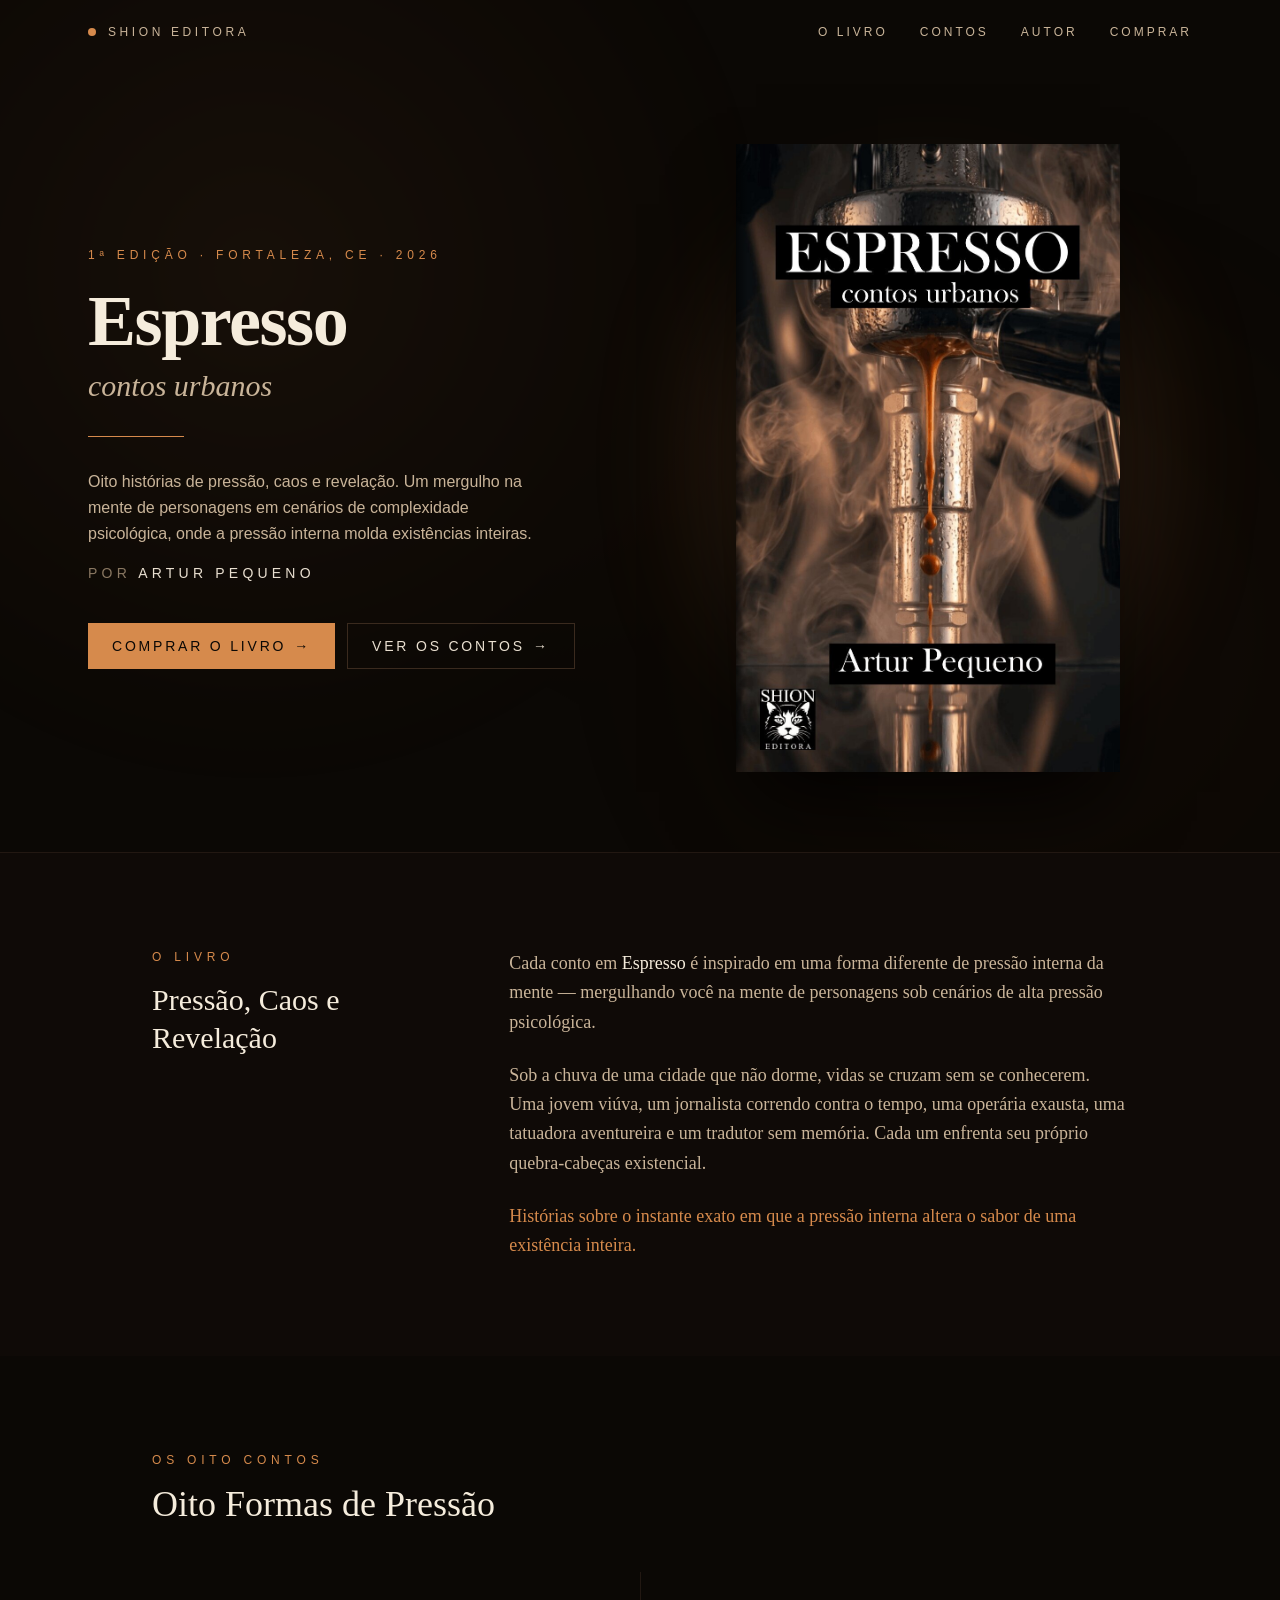
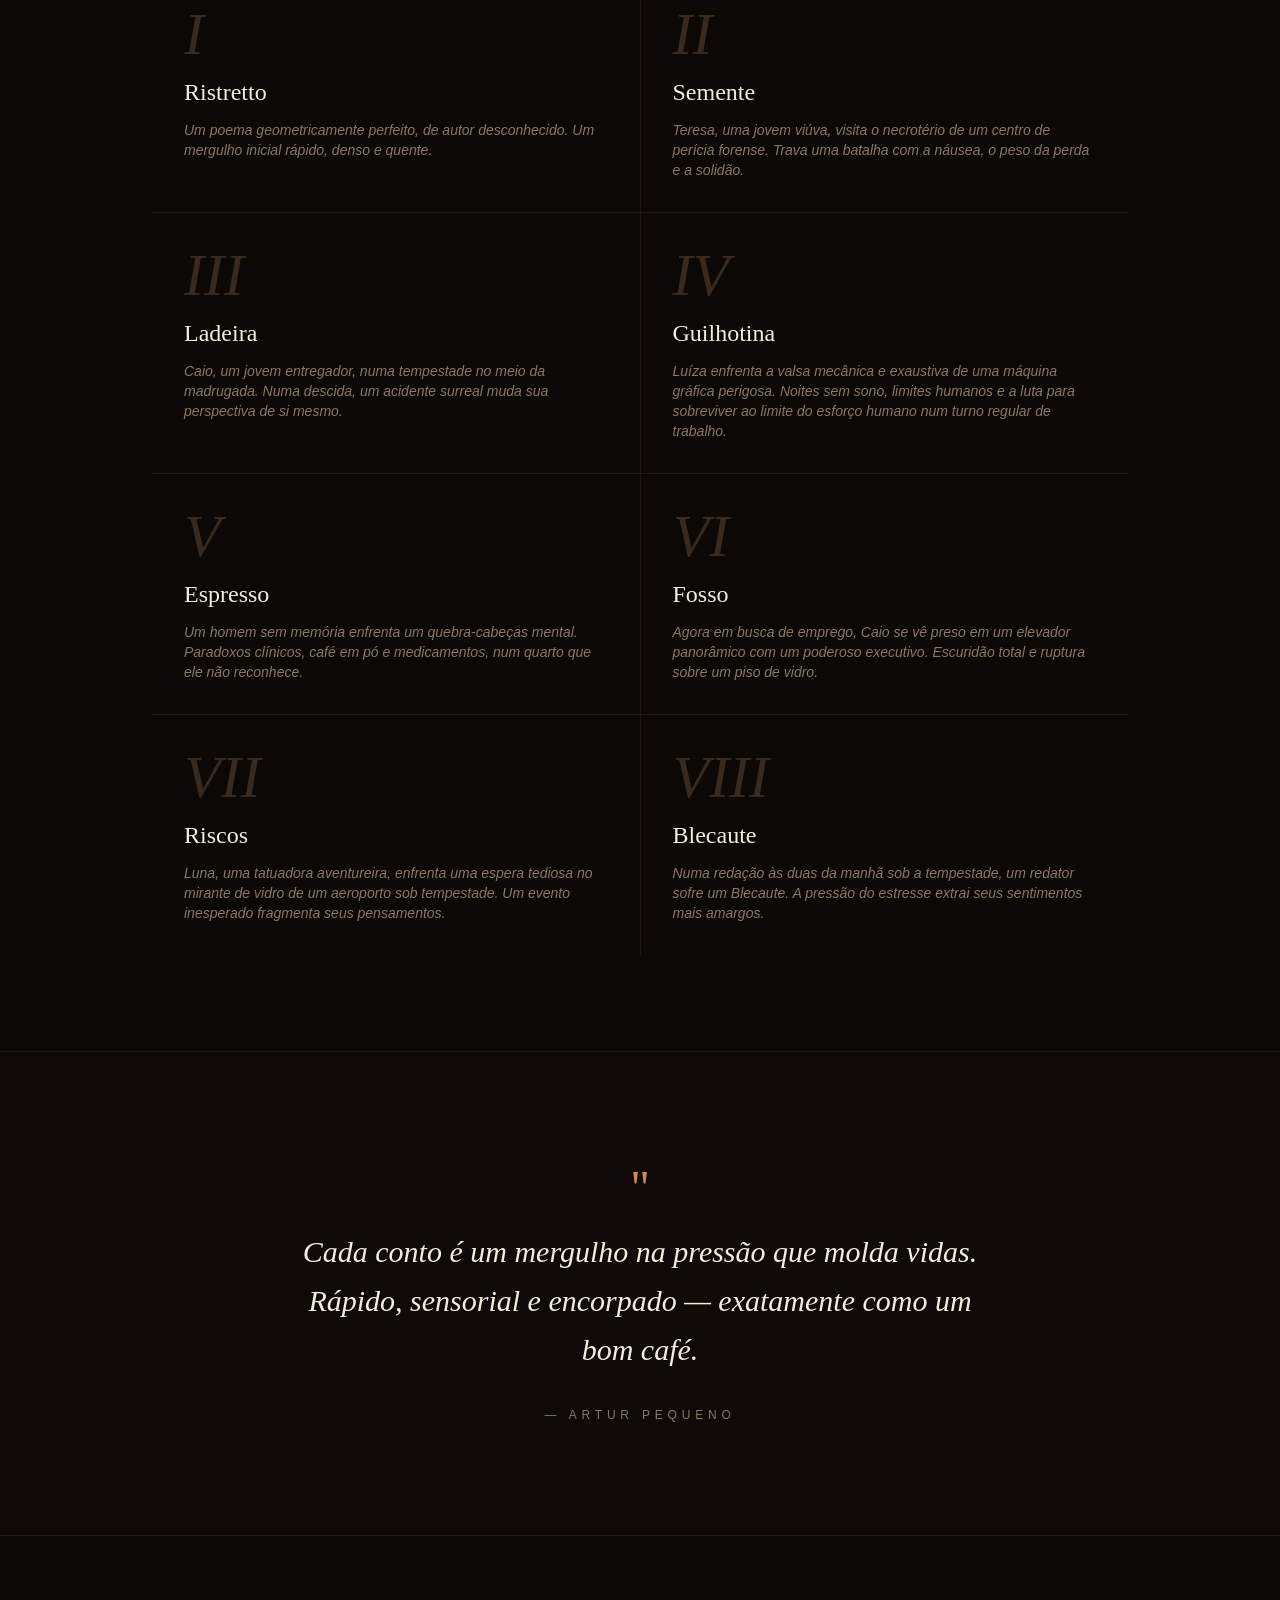
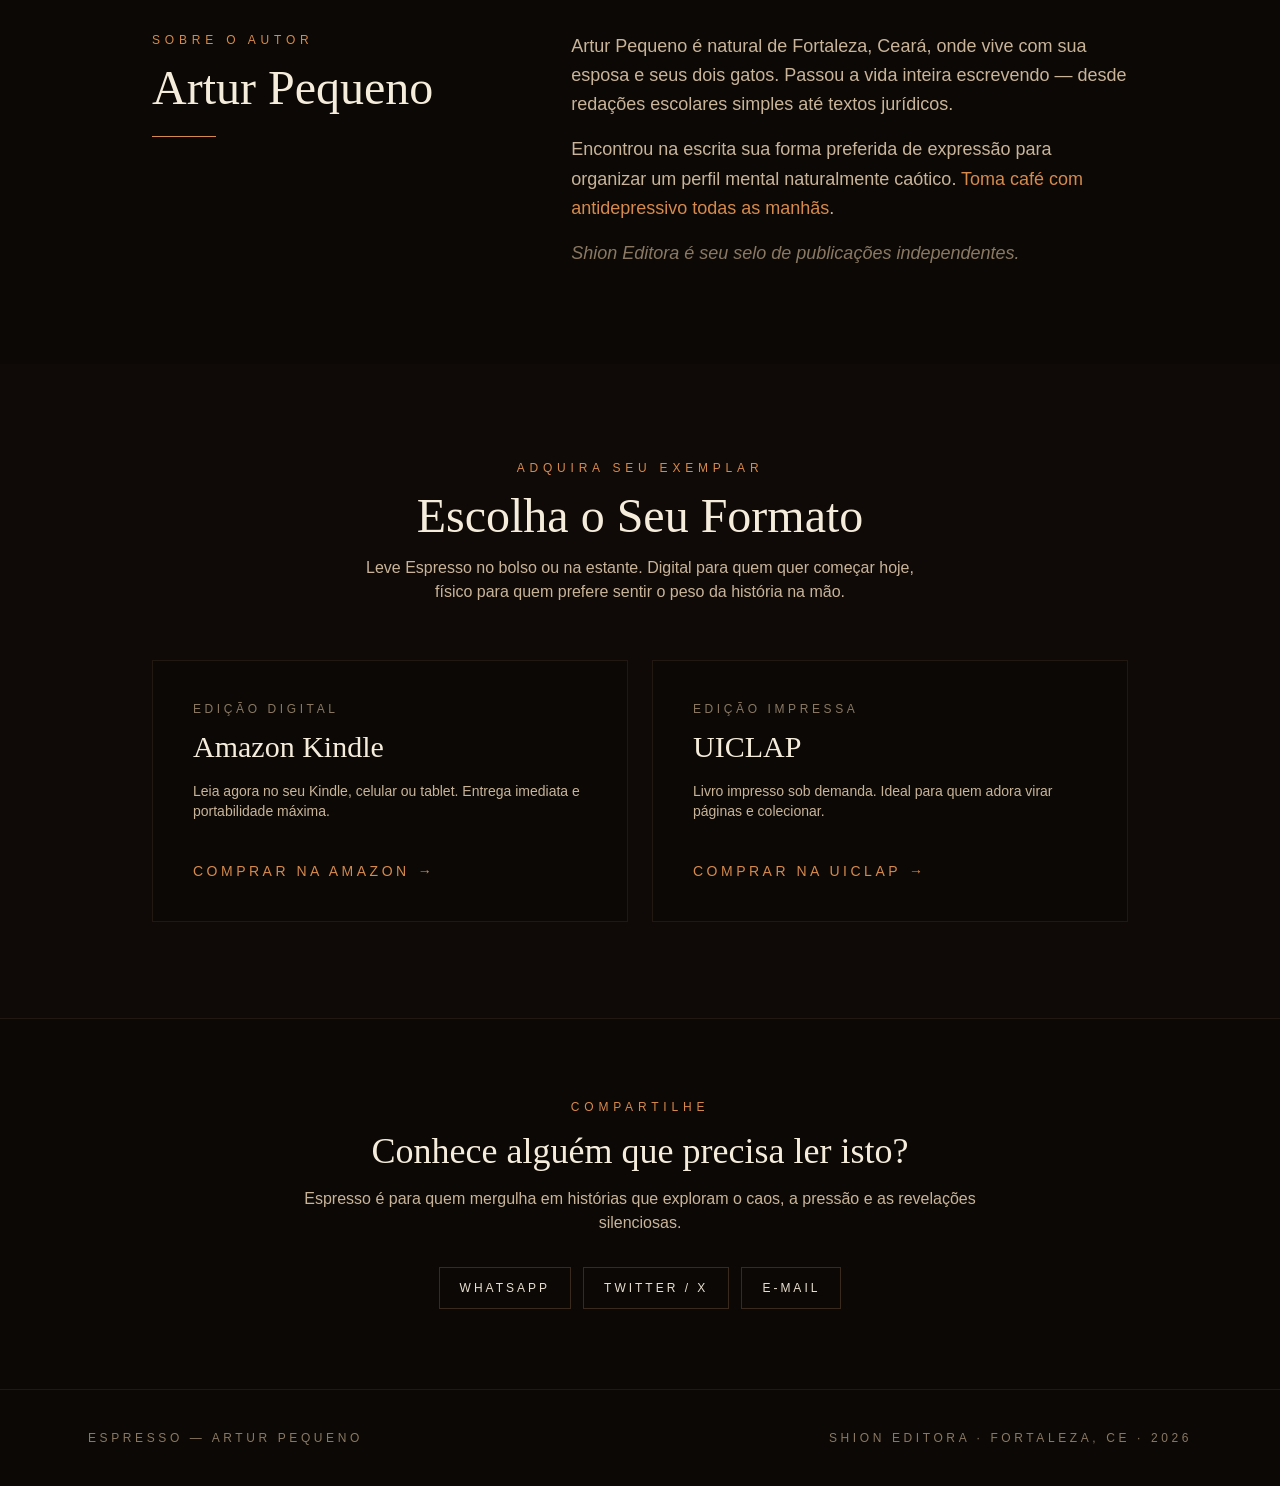
==== index.html @ 5c0ecdb0 "Update digital edition link in index.html" ====
<!DOCTYPE html>
<html lang="pt-BR">

<head>
	<meta http-equiv="Content-Type" content="text/html; charset=UTF-8">
	<meta name="viewport" content="width=device-width, initial-scale=1">
	<link rel="preload" as="image" href="./assets/espresso-capa.jpg">
	<link rel="stylesheet" href="./assets/styles-BAvHs3tk.css"
		data-precedence="default">
	<link rel="stylesheet" href="./assets/css2" data-precedence="default">
	<title>Espresso: Contos Urbanos - Artur Pequeno</title>
	<meta name="description"
		content="Espresso: contos urbanos de Artur Pequeno. Oito histórias de pressão, caos e revelação. Um quebra-cabeças narrativo rápido, aromático e encorpado.">
	<meta name="author" content="Artur Pequeno">
	<meta property="og:title" content="Espresso: Contos Urbanos - Artur Pequeno">
	<meta property="og:description"
		content="Espresso: contos urbanos de Artur Pequeno. Oito histórias de pressão, caos e revelação. Um quebra-cabeças narrativo rápido, aromático e encorpado.">
	<meta property="og:type" content="book">
	<meta name="twitter:card" content="summary_large_image">
	<meta name="twitter:title" content="Espresso: Contos Urbanos - Artur Pequeno">
	<meta name="twitter:description"
		content="Espresso: contos urbanos de Artur Pequeno. Oito histórias de pressão, caos e revelação. Um quebra-cabeças narrativo rápido, aromático e encorpado.">
	<link rel="preconnect" href="https://fonts.googleapis.com/">
	<link rel="preconnect" href="https://fonts.gstatic.com/" crossorigin="anonymous">
	<style>
		@font-face {
			font-family: 'CameraPlainVariable';
			src: url('https://cdn.gpteng.co/mcp-widgets/v1/fonts/CameraPlainVariable.woff2') format('woff2');
			font-weight: 100 900;
			font-style: normal;
			font-display: swap;
		}
	</style>
</head>

<body>
	<div class="min-h-screen bg-[#0b0805] text-[#e9dfd0]" style="font-family:'Inter', sans-serif">
		<div aria-hidden="true" class="pointer-events-none fixed inset-0 opacity-[0.06]"
			style="background-image:radial-gradient(circle at 20% 30%, #d68a4c 0, transparent 45%), radial-gradient(circle at 80% 70%, #7a3f1d 0, transparent 40%)">
		</div>
		<header class="relative z-10 mx-auto flex max-w-6xl items-center justify-between px-6 py-6">
			<div class="flex items-center gap-3">
				<div class="h-2 w-2 rounded-full bg-[#d68a4c]"></div><span
					class="text-xs uppercase tracking-[0.3em] text-[#c9b499]">Shion Editora</span>
			</div>
			<nav class="hidden gap-8 text-xs uppercase tracking-[0.25em] text-[#c9b499] md:flex"><a
					href="#livro"
					class="hover:text-[#d68a4c] transition-colors">O Livro</a><a
					href="#contos"
					class="hover:text-[#d68a4c] transition-colors">Contos</a><a
					href="#autor"
					class="hover:text-[#d68a4c] transition-colors">Autor</a><a
					href="#comprar"
					class="hover:text-[#d68a4c] transition-colors">Comprar</a></nav>
		</header>
		<section
			class="relative z-10 mx-auto grid max-w-6xl grid-cols-1 items-center gap-12 px-6 pb-20 pt-10 md:grid-cols-2 md:pt-20">
			<div>
				<p class="text-xs uppercase tracking-[0.4em] text-[#d68a4c]">1ª Edição · Fortaleza, CE · 2026</p>
				<h1 class="mt-6 text-5xl leading-[0.95] text-[#f5ecdc] md:text-7xl"
					style="font-family:'Playfair Display', serif;font-weight:900;letter-spacing:-0.02em">
					Espresso</h1>
				<p class="mt-3 text-2xl italic text-[#c9b499] md:text-3xl"
					style="font-family:'Playfair Display', serif">contos urbanos</p>
				<div class="my-8 h-px w-24 bg-[#d68a4c]"></div>
				<p class="max-w-md text-base leading-relaxed text-[#c9b499]">Oito histórias de pressão, caos e revelação. Um mergulho na mente de personagens em cenários de complexidade psicológica, onde a pressão interna molda existências inteiras.</p>
				<p class="mt-4 text-sm uppercase tracking-[0.3em] text-[#8a7862]">por <span class="text-[#e9dfd0]">Artur Pequeno</span></p>
				<div class="mt-10 flex flex-wrap gap-3"><a href="#comprar"
						class="inline-flex items-center gap-2 bg-[#d68a4c] px-6 py-3 text-sm uppercase tracking-[0.2em] text-[#0b0805] transition-colors hover:bg-[#e9a366]">Comprar o Livro<span aria-hidden="true">→</span></a><a
						href="#contos"
						class="inline-flex items-center gap-2 border border-[#3a2a1e] px-6 py-3 text-sm uppercase tracking-[0.2em] text-[#e9dfd0] transition-colors hover:border-[#d68a4c] hover:text-[#d68a4c]">Ver os Contos<span aria-hidden="true">→</span></a>
				</div>
			</div>
			<div class="relative mx-auto w-full max-w-sm">
				<div aria-hidden="true" class="absolute -inset-8 -z-10 rounded-full opacity-40 blur-3xl"
					style="background:radial-gradient(circle, #d68a4c 0%, transparent 70%)"></div>
				<div class="relative shadow-[0_40px_80px_-20px_rgba(0,0,0,0.9)]"><img
						src="./assets/espresso-capa.jpg"
						alt="Capa do livro Espresso: contos urbanos, de Artur Pequeno" class="block w-full">
					<div class="absolute inset-y-0 left-0 w-3 bg-gradient-to-r from-black/60 to-transparent"></div>
				</div>
			</div>
		</section>
		<section id="livro" class="relative z-10 border-t border-[#221812] bg-[#0f0a07]">
			<div class="mx-auto grid max-w-5xl gap-12 px-6 py-24 md:grid-cols-[1fr_2fr]">
				<div>
					<p class="text-xs uppercase tracking-[0.4em] text-[#d68a4c]">O Livro</p>
					<h2 class="mt-4 text-3xl leading-tight text-[#f5ecdc]"
						style="font-family:'Playfair Display', serif">Pressão, Caos e Revelação</h2>
				</div>
				<div class="space-y-6 text-lg leading-relaxed text-[#c9b499]"
					style="font-family:'Playfair Display', serif">
					<p>Cada conto em <span class="text-[#f5ecdc]">Espresso</span> é inspirado em uma forma diferente de pressão interna da  mente — mergulhando você na mente de personagens sob cenários de alta pressão psicológica.</p>
					<p>Sob a chuva de uma cidade que não dorme, vidas se cruzam sem se conhecerem. Uma jovem viúva, um jornalista correndo contra o tempo, uma operária exausta, uma tatuadora aventureira e um tradutor sem memória. Cada um enfrenta seu próprio quebra-cabeças existencial.</p>
					<p class="text-[#d68a4c]">Histórias sobre o instante exato em que a pressão interna altera o sabor de uma existência inteira.</p>
				</div>
			</div>
		</section>
		<section id="contos" class="relative z-10 bg-[#0b0805]">
			<div class="mx-auto max-w-5xl px-6 py-24">
				<p class="text-xs uppercase tracking-[0.4em] text-[#d68a4c]">Os Oito Contos</p>
				<h2 class="mt-4 text-4xl text-[#f5ecdc]" style="font-family:'Playfair Display', serif">Oito Formas de Pressão</h2>
				<div class="mt-12 grid gap-px bg-[#221812] md:grid-cols-2">
					<article class="group flex flex-col gap-3 bg-[#0b0805] p-8 transition-colors hover:bg-[#12090a]">
						<span class="text-6xl text-[#3a2a1e] transition-colors group-hover:text-[#d68a4c]"
							style="font-family:'Playfair Display', serif;font-style:italic">I</span>
						<h3 class="text-2xl text-[#f5ecdc]" style="font-family:'Playfair Display', serif">Ristretto</h3>
						<p class="text-sm italic text-[#8a7862]"> Um poema geometricamente perfeito, de autor desconhecido. Um mergulho inicial rápido, denso e quente.</p>
					</article>
					<article class="group flex flex-col gap-3 bg-[#0b0805] p-8 transition-colors hover:bg-[#12090a]">
						<span class="text-6xl text-[#3a2a1e] transition-colors group-hover:text-[#d68a4c]"
							style="font-family:'Playfair Display', serif;font-style:italic">II</span>
						<h3 class="text-2xl text-[#f5ecdc]" style="font-family:'Playfair Display', serif">Semente</h3>
						<p class="text-sm italic text-[#8a7862]">Teresa, uma jovem viúva, visita o necrotério de um centro de perícia forense. Trava uma batalha com a náusea, o peso da perda e a solidão.</p>
					</article>
					<article class="group flex flex-col gap-3 bg-[#0b0805] p-8 transition-colors hover:bg-[#12090a]">
						<span class="text-6xl text-[#3a2a1e] transition-colors group-hover:text-[#d68a4c]"
							style="font-family:'Playfair Display', serif;font-style:italic">III</span>
						<h3 class="text-2xl text-[#f5ecdc]" style="font-family:'Playfair Display', serif">Ladeira</h3>
						<p class="text-sm italic text-[#8a7862]">Caio, um jovem entregador, numa tempestade no meio da madrugada. Numa descida, um acidente surreal muda sua perspectiva de si mesmo.</p>
					</article>
					<article class="group flex flex-col gap-3 bg-[#0b0805] p-8 transition-colors hover:bg-[#12090a]">
						<span class="text-6xl text-[#3a2a1e] transition-colors group-hover:text-[#d68a4c]"
							style="font-family:'Playfair Display', serif;font-style:italic">IV</span>
						<h3 class="text-2xl text-[#f5ecdc]" style="font-family:'Playfair Display', serif">Guilhotina</h3>
						<p class="text-sm italic text-[#8a7862]">Luíza enfrenta a valsa mecânica e exaustiva de uma máquina gráfica perigosa. Noites sem sono, limites humanos e a luta para sobreviver ao limite do esforço humano num turno regular de trabalho.</p>
					</article>
					<article class="group flex flex-col gap-3 bg-[#0b0805] p-8 transition-colors hover:bg-[#12090a]">
						<span class="text-6xl text-[#3a2a1e] transition-colors group-hover:text-[#d68a4c]"
							style="font-family:'Playfair Display', serif;font-style:italic">V</span>
						<h3 class="text-2xl text-[#f5ecdc]" style="font-family:'Playfair Display', serif">Espresso</h3>
						<p class="text-sm italic text-[#8a7862]">Um homem sem memória enfrenta um quebra-cabeças mental. Paradoxos clínicos, café em pó e medicamentos, num quarto que ele não reconhece.</p>
					</article>
					<article class="group flex flex-col gap-3 bg-[#0b0805] p-8 transition-colors hover:bg-[#12090a]">
						<span class="text-6xl text-[#3a2a1e] transition-colors group-hover:text-[#d68a4c]"
							style="font-family:'Playfair Display', serif;font-style:italic">VI</span>
						<h3 class="text-2xl text-[#f5ecdc]" style="font-family:'Playfair Display', serif">Fosso</h3>
						<p class="text-sm italic text-[#8a7862]">Agora em busca de emprego, Caio se vê preso em um elevador panorâmico com um poderoso executivo. Escuridão total e ruptura sobre um piso de vidro.</p>
					</article>
					<article class="group flex flex-col gap-3 bg-[#0b0805] p-8 transition-colors hover:bg-[#12090a]">
						<span class="text-6xl text-[#3a2a1e] transition-colors group-hover:text-[#d68a4c]"
							style="font-family:'Playfair Display', serif;font-style:italic">VII</span>
						<h3 class="text-2xl text-[#f5ecdc]" style="font-family:'Playfair Display', serif">Riscos</h3>
						<p class="text-sm italic text-[#8a7862]">Luna, uma tatuadora aventureira, enfrenta uma espera tediosa no mirante de vidro de um aeroporto sob tempestade. Um evento inesperado fragmenta seus pensamentos.</p>
					</article>
					<article class="group flex flex-col gap-3 bg-[#0b0805] p-8 transition-colors hover:bg-[#12090a]">
						<span class="text-6xl text-[#3a2a1e] transition-colors group-hover:text-[#d68a4c]"
							style="font-family:'Playfair Display', serif;font-style:italic">VIII</span>
						<h3 class="text-2xl text-[#f5ecdc]" style="font-family:'Playfair Display', serif">Blecaute</h3>
						<p class="text-sm italic text-[#8a7862]">Numa redação às duas da manhã sob a tempestade, um redator sofre um Blecaute. A pressão do estresse extrai seus sentimentos mais amargos.</p>
					</article>
				</div>
			</div>
		</section>
		<section class="relative z-10 border-y border-[#221812] bg-[#0f0a07]">
			<div class="mx-auto max-w-3xl px-6 py-28 text-center"><span class="text-5xl text-[#d68a4c]"
					style="font-family:'Playfair Display', serif">"</span>
				<blockquote class="mt-4 text-2xl leading-relaxed text-[#f5ecdc] md:text-3xl"
					style="font-family:'Playfair Display', serif;font-style:italic">Cada conto é um mergulho na pressão que molda vidas. Rápido, sensorial e encorpado — exatamente como um bom café.</blockquote>
				<p class="mt-8 text-xs uppercase tracking-[0.4em] text-[#8a7862]">— Artur Pequeno</p>
			</div>
		</section>
		<section id="autor" class="relative z-10 bg-[#0b0805]">
			<div class="mx-auto grid max-w-5xl gap-12 px-6 py-24 md:grid-cols-[2fr_3fr]">
				<div>
					<p class="text-xs uppercase tracking-[0.4em] text-[#d68a4c]">Sobre o Autor</p>
					<h2 class="mt-4 text-5xl text-[#f5ecdc]" style="font-family:'Playfair Display', serif">Artur Pequeno</h2>
					<div class="my-6 h-px w-16 bg-[#d68a4c]"></div>
				</div>
				<div class="space-y-4 text-lg leading-relaxed text-[#c9b499]">
					<p>Artur Pequeno é natural de Fortaleza, Ceará, onde vive com sua esposa e seus dois gatos. Passou a vida inteira escrevendo — desde redações escolares simples até textos jurídicos.</p>
					<p>Encontrou na escrita sua forma preferida de expressão para organizar um perfil mental naturalmente caótico. <span class="text-[#d68a4c]">Toma café com antidepressivo todas as manhãs</span>.</p>
					<p class="italic text-[#8a7862]">Shion Editora é seu selo de publicações independentes.</p>
				</div>
			</div>
		</section>
		<section id="comprar" class="relative z-10 bg-[#0f0a07]">
			<div class="mx-auto max-w-5xl px-6 py-24">
				<div class="text-center">
					<p class="text-xs uppercase tracking-[0.4em] text-[#d68a4c]">Adquira Seu Exemplar</p>
					<h2 class="mt-4 text-4xl text-[#f5ecdc] md:text-5xl"
						style="font-family:'Playfair Display', serif">Escolha o Seu Formato</h2>
					<p class="mx-auto mt-4 max-w-xl text-[#c9b499]">Leve Espresso no bolso ou na estante. Digital para quem quer começar hoje, físico para quem prefere sentir o peso da história na mão.</p>
				</div>
				<div class="mt-14 grid gap-6 md:grid-cols-2"><a
						href="https://www.amazon.com.br/dp/B0H9X6TXRF" target="_blank"
						rel="noopener noreferrer"
						class="group flex flex-col justify-between border border-[#221812] bg-[#0b0805] p-10 transition-all hover:border-[#d68a4c] hover:bg-[#12090a]">
						<div>
							<p class="text-xs uppercase tracking-[0.3em] text-[#8a7862]">Edição Digital</p>
							<h3 class="mt-3 text-3xl text-[#f5ecdc]"
								style="font-family:'Playfair Display', serif">Amazon Kindle</h3>
							<p class="mt-4 text-sm text-[#c9b499]">Leia agora no seu Kindle, celular ou tablet. Entrega imediata e portabilidade máxima.</p>
						</div><span
							class="mt-10 inline-flex items-center gap-2 text-sm uppercase tracking-[0.25em] text-[#d68a4c]">Comprar na Amazon<span class="transition-transform group-hover:translate-x-1">→</span></span>
					</a><a href="https://loja.uiclap.com/titulo/ua186109" target="_blank" rel="noopener noreferrer"
						class="group flex flex-col justify-between border border-[#221812] bg-[#0b0805] p-10 transition-all hover:border-[#d68a4c] hover:bg-[#12090a]">
						<div>
							<p class="text-xs uppercase tracking-[0.3em] text-[#8a7862]">Edição Impressa</p>
							<h3 class="mt-3 text-3xl text-[#f5ecdc]"
								style="font-family:'Playfair Display', serif">UICLAP</h3>
							<p class="mt-4 text-sm text-[#c9b499]">Livro impresso sob demanda. Ideal para quem adora virar páginas e colecionar.</p>
						</div><span
							class="mt-10 inline-flex items-center gap-2 text-sm uppercase tracking-[0.25em] text-[#d68a4c]">Comprar na UICLAP<span class="transition-transform group-hover:translate-x-1">→</span></span>
					</a></div>
			</div>
		</section>
		<section class="relative z-10 border-t border-[#221812] bg-[#0b0805]">
			<div class="mx-auto max-w-3xl px-6 py-20 text-center">
				<p class="text-xs uppercase tracking-[0.4em] text-[#d68a4c]">Compartilhe</p>
				<h2 class="mt-4 text-3xl text-[#f5ecdc] md:text-4xl"
					style="font-family:'Playfair Display', serif">Conhece alguém que precisa ler isto?</h2>
				<p class="mt-4 text-[#c9b499]">Espresso é para quem mergulha em histórias que exploram o caos, a pressão e as revelações silenciosas.
				</p>
				<div class="mt-8 flex flex-wrap justify-center gap-3"><a
						href="https://api.whatsapp.com/send?text=Achei%20esse%20livro%20de%20contos%20chamado%20Espresso%2C%20do%20Artur%20Pequeno.%20D%C3%A1%20uma%20olhada%3A%20:https://arturpequeno.github.io/espresso-contos-urbanos/"
						target="https://arturpequeno.github.io/espresso-contos-urbanos/" rel="noopener noreferrer"
						class="border border-[#3a2a1e] px-5 py-3 text-xs uppercase tracking-[0.25em] text-[#e9dfd0] transition-colors hover:border-[#d68a4c] hover:text-[#d68a4c]">WhatsApp</a><a
						href="https://twitter.com/intent/tweet?text=Espresso%20—%20contos%20urbanos%2C%20de%20Artur%20Pequeno.%20Um%20quebra-cabe%C3%A7as%20narrativo%20r%C3%A1pido%2C%20arom%C3%A1tico%20e%20encorpado%20https://arturpequeno.github.io/espresso-contos-urbanos/"
						target="https://arturpequeno.github.io/espresso-contos-urbanos/" rel="noopener noreferrer"
						class="border border-[#3a2a1e] px-5 py-3 text-xs uppercase tracking-[0.25em] text-[#e9dfd0] transition-colors hover:border-[#d68a4c] hover:text-[#d68a4c]">Twitter / X</a><a
						href="mailto:?subject=Espresso%20—%20contos%20urbanos&amp;body=Achei%20esse%20livro%20de%20contos%20que%20talvez%20voc%C3%AA%20goste.https://arturpequeno.github.io/espresso-contos-urbanos/"
						class="border border-[#3a2a1e] px-5 py-3 text-xs uppercase tracking-[0.25em] text-[#e9dfd0] transition-colors hover:border-[#d68a4c] hover:text-[#d68a4c]">E-mail</a>
				</div>
			</div>
		</section>
		<footer class="relative z-10 border-t border-[#221812] bg-[#0b0805]">
			<div
				class="mx-auto flex max-w-6xl flex-col items-center justify-between gap-4 px-6 py-10 text-xs uppercase tracking-[0.3em] text-[#8a7862] md:flex-row">
				<span>Espresso — Artur Pequeno</span><span>Shion Editora · Fortaleza, CE · 2026</span>
			</div>
		</footer>
	</div>
</body>

</html>
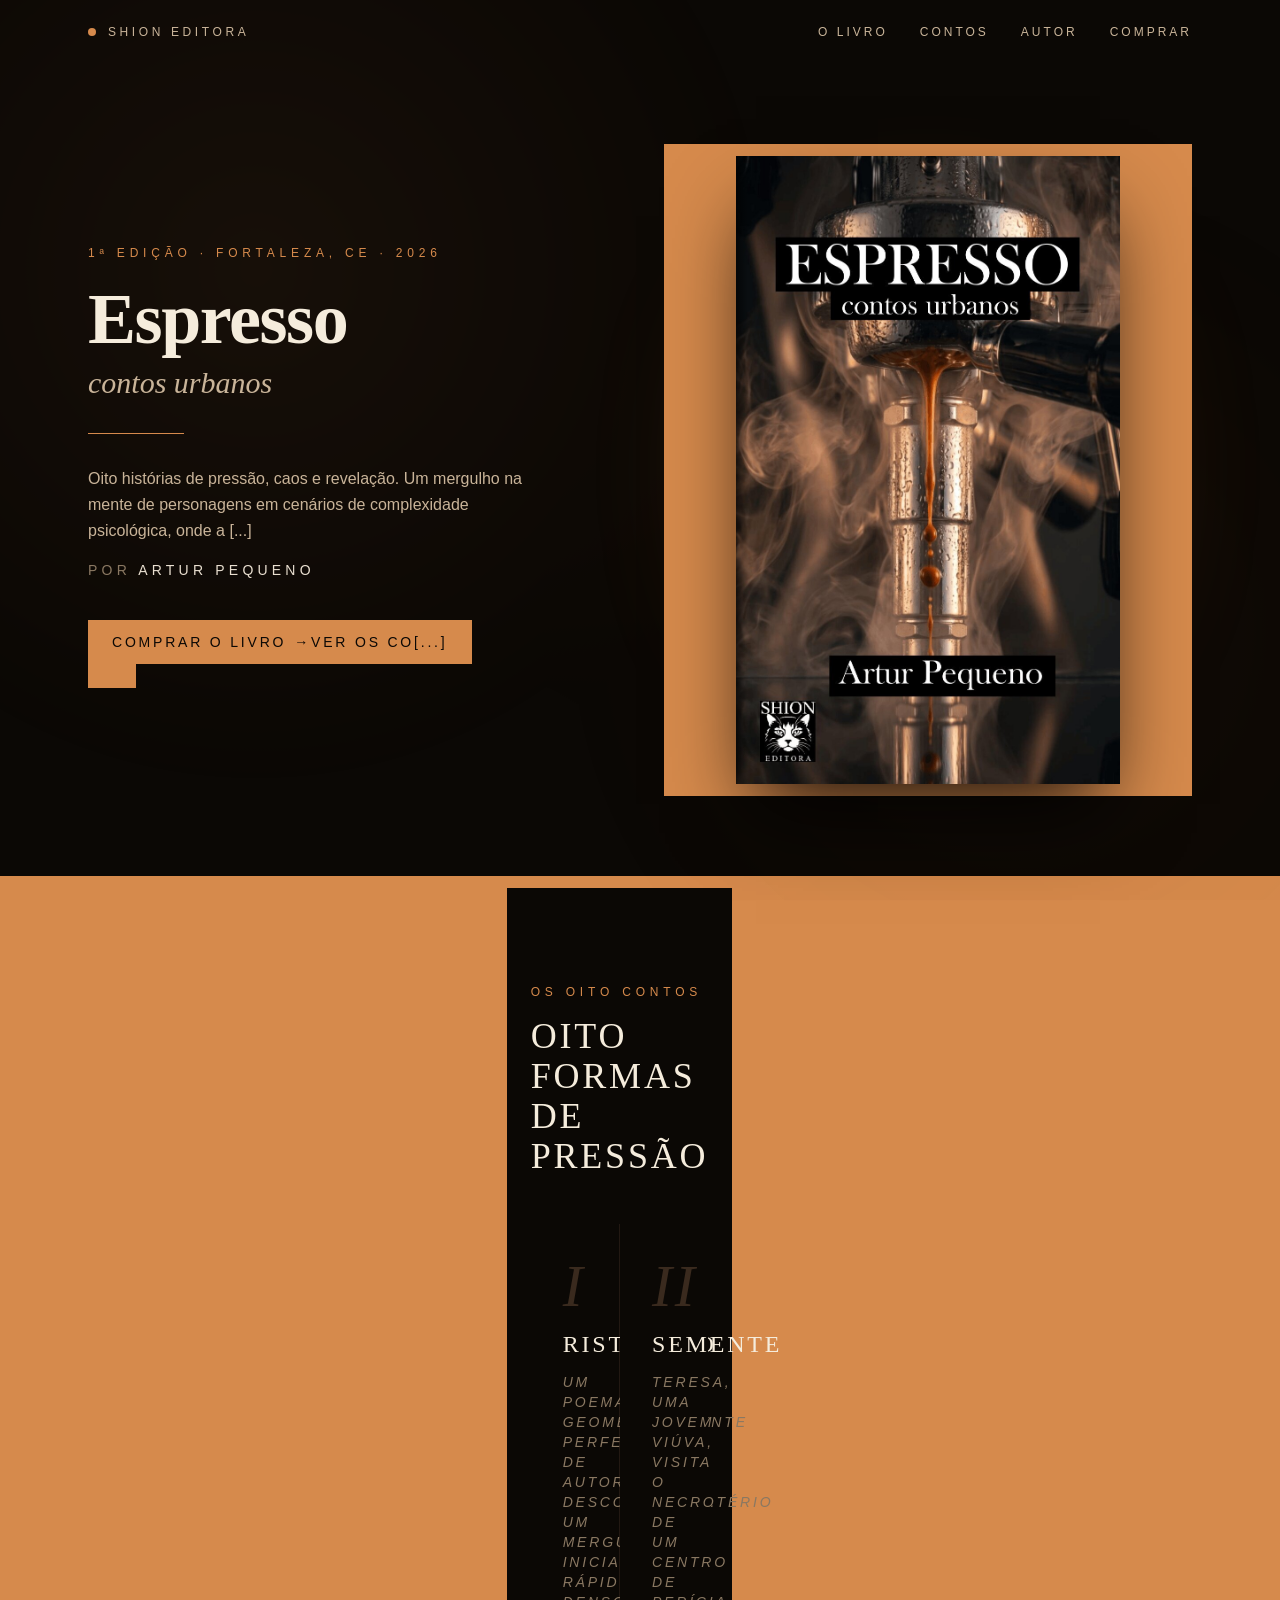
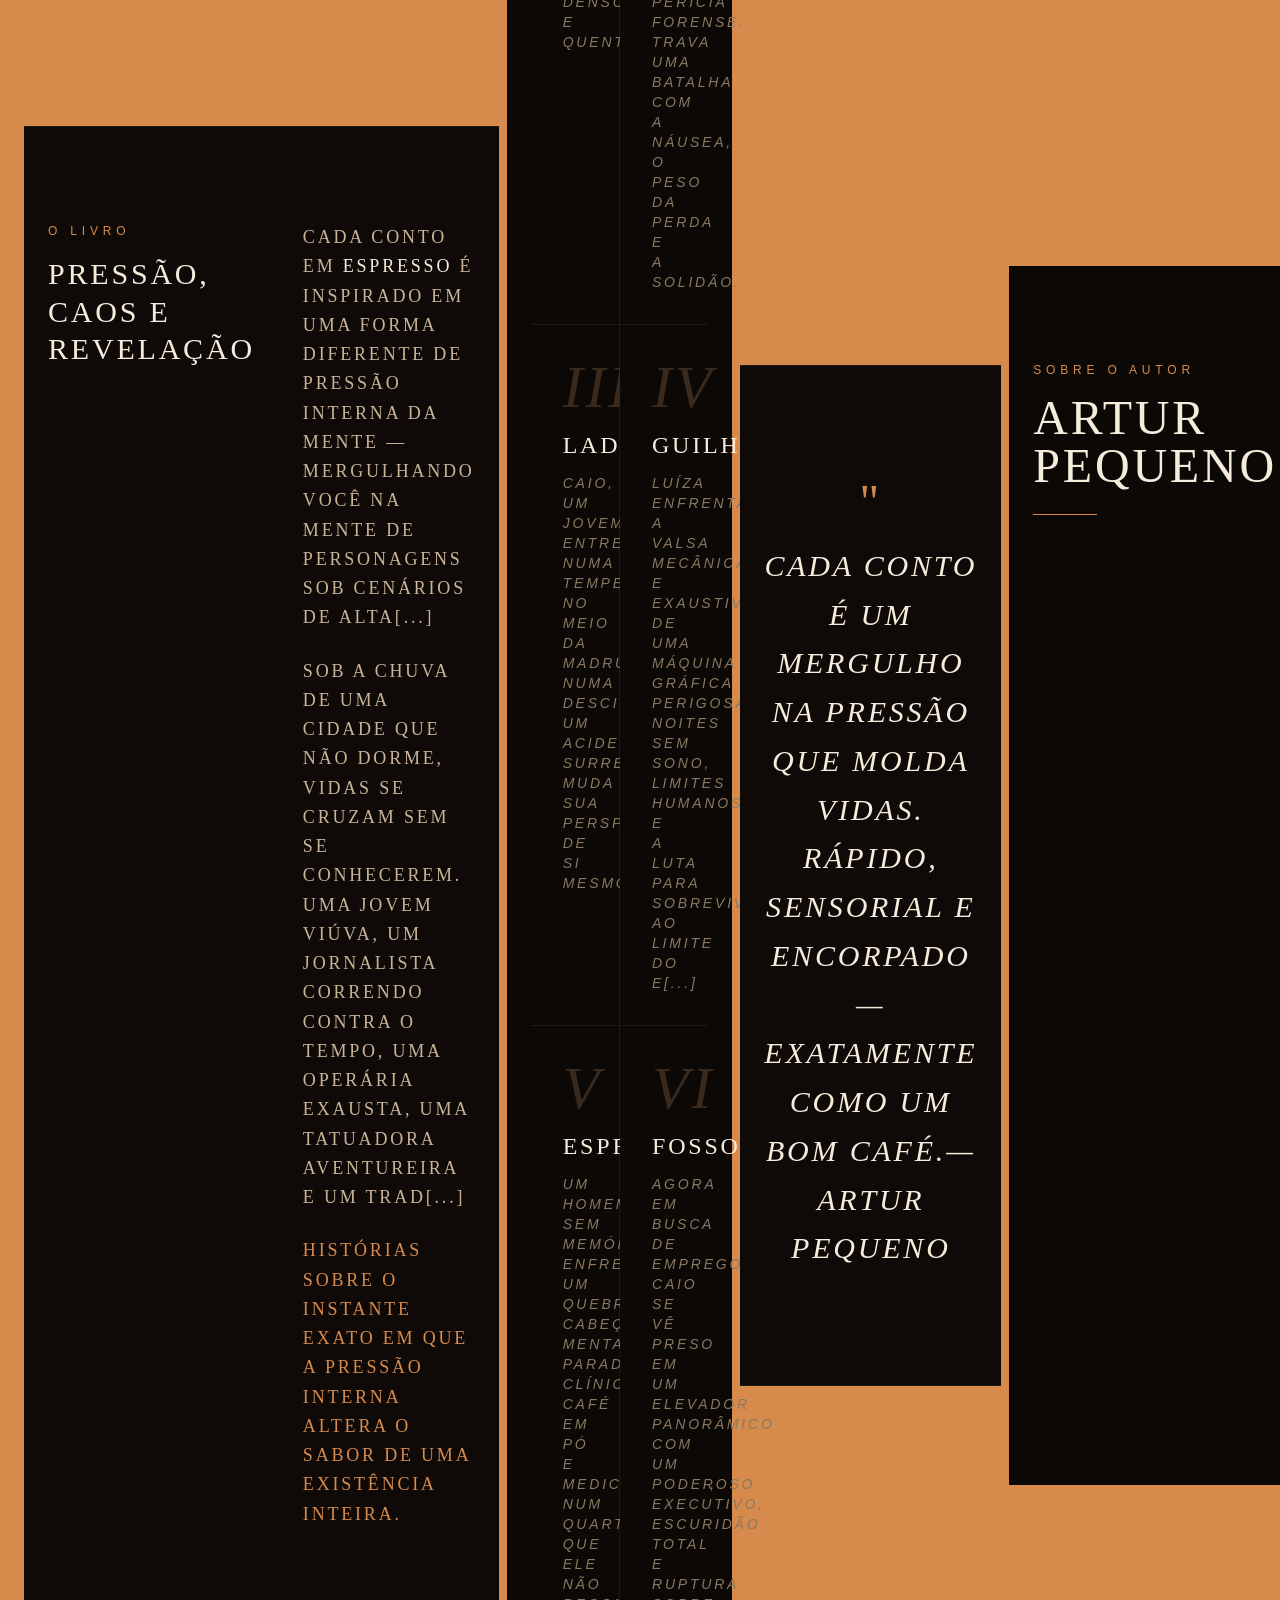
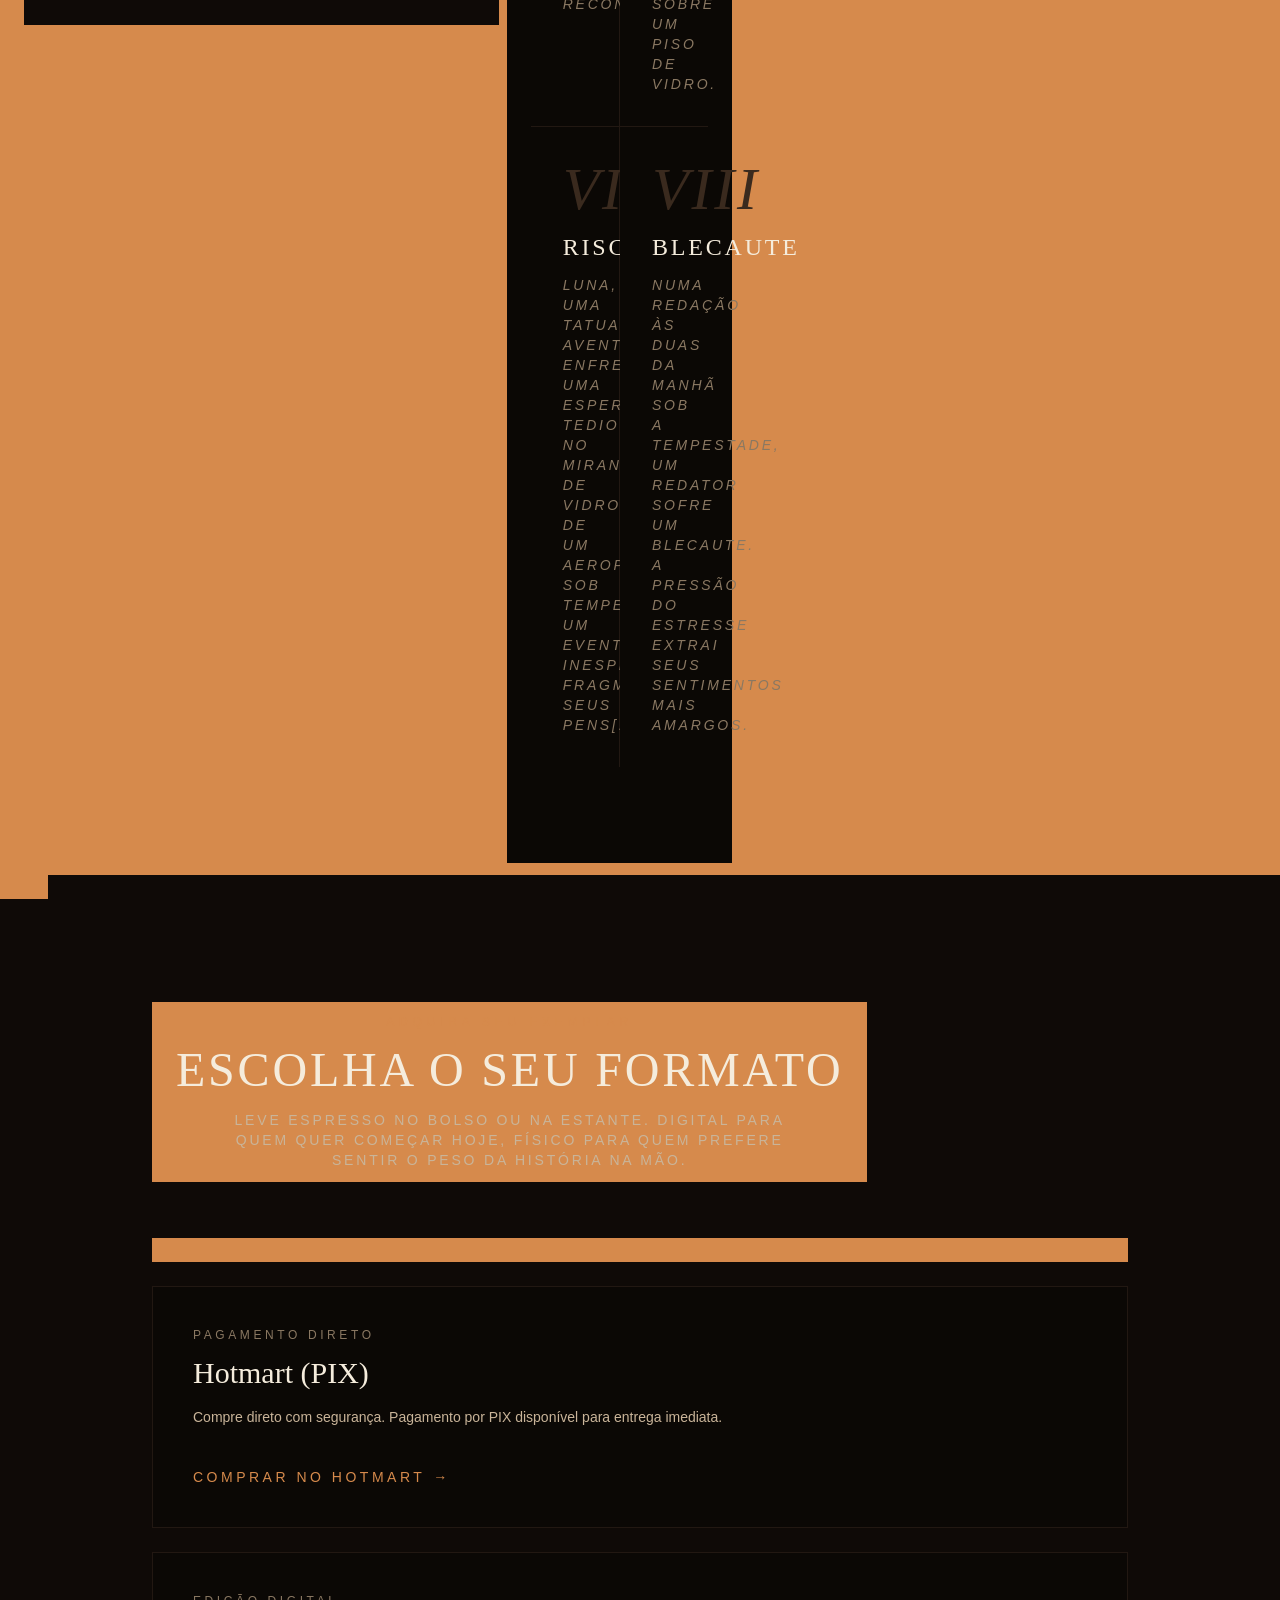
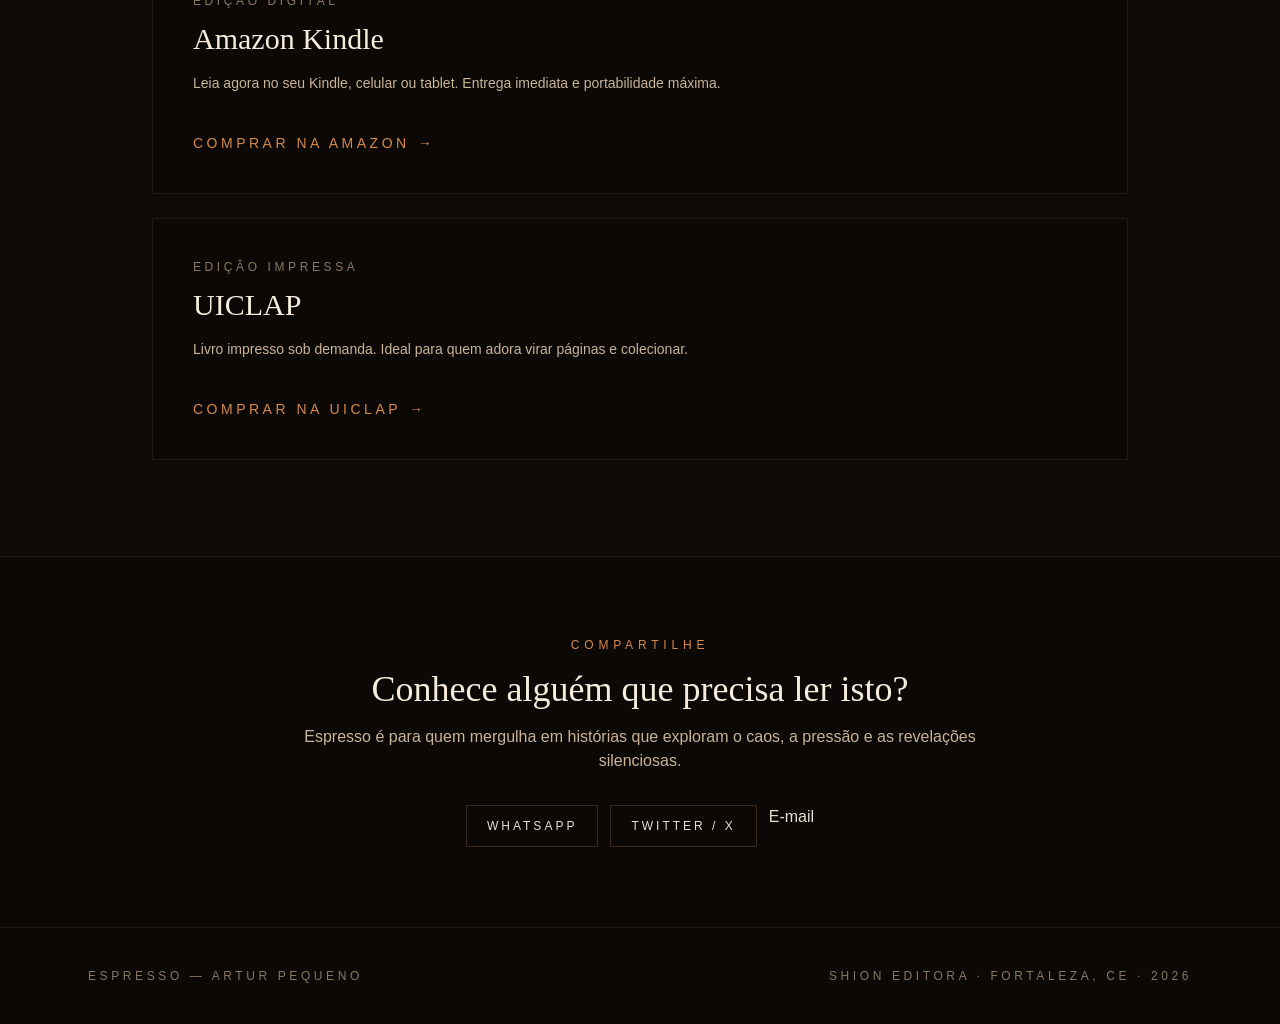
==== commit c6d9b740: "Adicionar botão de compra do Hotmart com PIX na seção de compra" ====
--- a/index.html
+++ b/index.html
@@ -63,12 +63,12 @@
 				<p class="mt-3 text-2xl italic text-[#c9b499] md:text-3xl"
 					style="font-family:'Playfair Display', serif">contos urbanos</p>
 				<div class="my-8 h-px w-24 bg-[#d68a4c]"></div>
-				<p class="max-w-md text-base leading-relaxed text-[#c9b499]">Oito histórias de pressão, caos e revelação. Um mergulho na mente de personagens em cenários de complexidade psicológica, onde a pressão interna molda existências inteiras.</p>
+				<p class="max-w-md text-base leading-relaxed text-[#c9b499]">Oito histórias de pressão, caos e revelação. Um mergulho na mente de personagens em cenários de complexidade psicológica, onde a [...]
 				<p class="mt-4 text-sm uppercase tracking-[0.3em] text-[#8a7862]">por <span class="text-[#e9dfd0]">Artur Pequeno</span></p>
 				<div class="mt-10 flex flex-wrap gap-3"><a href="#comprar"
-						class="inline-flex items-center gap-2 bg-[#d68a4c] px-6 py-3 text-sm uppercase tracking-[0.2em] text-[#0b0805] transition-colors hover:bg-[#e9a366]">Comprar o Livro<span aria-hidden="true">→</span></a><a
+						class="inline-flex items-center gap-2 bg-[#d68a4c] px-6 py-3 text-sm uppercase tracking-[0.2em] text-[#0b0805] transition-colors hover:bg-[#e9a366]">Comprar o Livro<span aria-hidden="true">→</[...]
 						href="#contos"
-						class="inline-flex items-center gap-2 border border-[#3a2a1e] px-6 py-3 text-sm uppercase tracking-[0.2em] text-[#e9dfd0] transition-colors hover:border-[#d68a4c] hover:text-[#d68a4c]">Ver os Contos<span aria-hidden="true">→</span></a>
+						class="inline-flex items-center gap-2 border border-[#3a2a1e] px-6 py-3 text-sm uppercase tracking-[0.2em] text-[#e9dfd0] transition-colors hover:border-[#d68a4c] hover:text-[#d68a4c]">Ver os Co[...]
 				</div>
 			</div>
 			<div class="relative mx-auto w-full max-w-sm">
@@ -90,8 +90,8 @@
 				</div>
 				<div class="space-y-6 text-lg leading-relaxed text-[#c9b499]"
 					style="font-family:'Playfair Display', serif">
-					<p>Cada conto em <span class="text-[#f5ecdc]">Espresso</span> é inspirado em uma forma diferente de pressão interna da  mente — mergulhando você na mente de personagens sob cenários de alta pressão psicológica.</p>
-					<p>Sob a chuva de uma cidade que não dorme, vidas se cruzam sem se conhecerem. Uma jovem viúva, um jornalista correndo contra o tempo, uma operária exausta, uma tatuadora aventureira e um tradutor sem memória. Cada um enfrenta seu próprio quebra-cabeças existencial.</p>
+					<p>Cada conto em <span class="text-[#f5ecdc]">Espresso</span> é inspirado em uma forma diferente de pressão interna da  mente — mergulhando você na mente de personagens sob cenários de alta[...]
+					<p>Sob a chuva de uma cidade que não dorme, vidas se cruzam sem se conhecerem. Uma jovem viúva, um jornalista correndo contra o tempo, uma operária exausta, uma tatuadora aventureira e um trad[...]
 					<p class="text-[#d68a4c]">Histórias sobre o instante exato em que a pressão interna altera o sabor de uma existência inteira.</p>
 				</div>
 			</div>
@@ -123,7 +123,7 @@
 						<span class="text-6xl text-[#3a2a1e] transition-colors group-hover:text-[#d68a4c]"
 							style="font-family:'Playfair Display', serif;font-style:italic">IV</span>
 						<h3 class="text-2xl text-[#f5ecdc]" style="font-family:'Playfair Display', serif">Guilhotina</h3>
-						<p class="text-sm italic text-[#8a7862]">Luíza enfrenta a valsa mecânica e exaustiva de uma máquina gráfica perigosa. Noites sem sono, limites humanos e a luta para sobreviver ao limite do esforço humano num turno regular de trabalho.</p>
+						<p class="text-sm italic text-[#8a7862]">Luíza enfrenta a valsa mecânica e exaustiva de uma máquina gráfica perigosa. Noites sem sono, limites humanos e a luta para sobreviver ao limite do e[...]
 					</article>
 					<article class="group flex flex-col gap-3 bg-[#0b0805] p-8 transition-colors hover:bg-[#12090a]">
 						<span class="text-6xl text-[#3a2a1e] transition-colors group-hover:text-[#d68a4c]"
@@ -141,7 +141,7 @@
 						<span class="text-6xl text-[#3a2a1e] transition-colors group-hover:text-[#d68a4c]"
 							style="font-family:'Playfair Display', serif;font-style:italic">VII</span>
 						<h3 class="text-2xl text-[#f5ecdc]" style="font-family:'Playfair Display', serif">Riscos</h3>
-						<p class="text-sm italic text-[#8a7862]">Luna, uma tatuadora aventureira, enfrenta uma espera tediosa no mirante de vidro de um aeroporto sob tempestade. Um evento inesperado fragmenta seus pensamentos.</p>
+						<p class="text-sm italic text-[#8a7862]">Luna, uma tatuadora aventureira, enfrenta uma espera tediosa no mirante de vidro de um aeroporto sob tempestade. Um evento inesperado fragmenta seus pens[...]
 					</article>
 					<article class="group flex flex-col gap-3 bg-[#0b0805] p-8 transition-colors hover:bg-[#12090a]">
 						<span class="text-6xl text-[#3a2a1e] transition-colors group-hover:text-[#d68a4c]"
@@ -156,7 +156,7 @@
 			<div class="mx-auto max-w-3xl px-6 py-28 text-center"><span class="text-5xl text-[#d68a4c]"
 					style="font-family:'Playfair Display', serif">"</span>
 				<blockquote class="mt-4 text-2xl leading-relaxed text-[#f5ecdc] md:text-3xl"
-					style="font-family:'Playfair Display', serif;font-style:italic">Cada conto é um mergulho na pressão que molda vidas. Rápido, sensorial e encorpado — exatamente como um bom café.</blockquote>
+					style="font-family:'Playfair Display', serif;font-style:italic">Cada conto é um mergulho na pressão que molda vidas. Rápido, sensorial e encorpado — exatamente como um bom café.</blockquote[...]
 				<p class="mt-8 text-xs uppercase tracking-[0.4em] text-[#8a7862]">— Artur Pequeno</p>
 			</div>
 		</section>
@@ -169,7 +169,7 @@
 				</div>
 				<div class="space-y-4 text-lg leading-relaxed text-[#c9b499]">
 					<p>Artur Pequeno é natural de Fortaleza, Ceará, onde vive com sua esposa e seus dois gatos. Passou a vida inteira escrevendo — desde redações escolares simples até textos jurídicos.</p>
-					<p>Encontrou na escrita sua forma preferida de expressão para organizar um perfil mental naturalmente caótico. <span class="text-[#d68a4c]">Toma café com antidepressivo todas as manhãs</span>.</p>
+					<p>Encontrou na escrita sua forma preferida de expressão para organizar um perfil mental naturalmente caótico. <span class="text-[#d68a4c]">Toma café com antidepressivo todas as manhãs</span>[...]
 					<p class="italic text-[#8a7862]">Shion Editora é seu selo de publicações independentes.</p>
 				</div>
 			</div>
@@ -182,7 +182,18 @@
 						style="font-family:'Playfair Display', serif">Escolha o Seu Formato</h2>
 					<p class="mx-auto mt-4 max-w-xl text-[#c9b499]">Leve Espresso no bolso ou na estante. Digital para quem quer começar hoje, físico para quem prefere sentir o peso da história na mão.</p>
 				</div>
-				<div class="mt-14 grid gap-6 md:grid-cols-2"><a
+				<div class="mt-14 grid gap-6 md:grid-cols-3"><a
+						href="https://pay.hotmart.com/Q106826518L" target="_blank"
+						rel="noopener noreferrer"
+						class="group flex flex-col justify-between border border-[#221812] bg-[#0b0805] p-10 transition-all hover:border-[#d68a4c] hover:bg-[#12090a]">
+						<div>
+							<p class="text-xs uppercase tracking-[0.3em] text-[#8a7862]">Pagamento Direto</p>
+							<h3 class="mt-3 text-3xl text-[#f5ecdc]"
+								style="font-family:'Playfair Display', serif">Hotmart (PIX)</h3>
+							<p class="mt-4 text-sm text-[#c9b499]">Compre direto com segurança. Pagamento por PIX disponível para entrega imediata.</p>
+						</div><span
+							class="mt-10 inline-flex items-center gap-2 text-sm uppercase tracking-[0.25em] text-[#d68a4c]">Comprar no Hotmart<span class="transition-transform group-hover:translate-x-1">→</span></span>
+					</a><a
 						href="https://www.amazon.com.br/dp/B0H9X6TXRF" target="_blank"
 						rel="noopener noreferrer"
 						class="group flex flex-col justify-between border border-[#221812] bg-[#0b0805] p-10 transition-all hover:border-[#d68a4c] hover:bg-[#12090a]">
@@ -213,13 +224,13 @@
 				<p class="mt-4 text-[#c9b499]">Espresso é para quem mergulha em histórias que exploram o caos, a pressão e as revelações silenciosas.
 				</p>
 				<div class="mt-8 flex flex-wrap justify-center gap-3"><a
-						href="https://api.whatsapp.com/send?text=Achei%20esse%20livro%20de%20contos%20chamado%20Espresso%2C%20do%20Artur%20Pequeno.%20D%C3%A1%20uma%20olhada%3A%20:https://arturpequeno.github.io/espresso-contos-urbanos/"
+						href="https://api.whatsapp.com/send?text=Achei%20esse%20livro%20de%20contos%20chamado%20Espresso%2C%20do%20Artur%20Pequeno.%20D%C3%A1%20uma%20olhada%3A%20:https://arturpequeno.github.io/espresso[...]
 						target="https://arturpequeno.github.io/espresso-contos-urbanos/" rel="noopener noreferrer"
 						class="border border-[#3a2a1e] px-5 py-3 text-xs uppercase tracking-[0.25em] text-[#e9dfd0] transition-colors hover:border-[#d68a4c] hover:text-[#d68a4c]">WhatsApp</a><a
-						href="https://twitter.com/intent/tweet?text=Espresso%20—%20contos%20urbanos%2C%20de%20Artur%20Pequeno.%20Um%20quebra-cabe%C3%A7as%20narrativo%20r%C3%A1pido%2C%20arom%C3%A1tico%20e%20encorpado%20https://arturpequeno.github.io/espresso-contos-urbanos/"
+						href="https://twitter.com/intent/tweet?text=Espresso%20—%20contos%20urbanos%2C%20de%20Artur%20Pequeno.%20Um%20quebra-cabe%C3%A7as%20narrativo%20r%C3%A1pido%2C%20arom%C3%A1tico%20e%20encor[...]
 						target="https://arturpequeno.github.io/espresso-contos-urbanos/" rel="noopener noreferrer"
 						class="border border-[#3a2a1e] px-5 py-3 text-xs uppercase tracking-[0.25em] text-[#e9dfd0] transition-colors hover:border-[#d68a4c] hover:text-[#d68a4c]">Twitter / X</a><a
-						href="mailto:?subject=Espresso%20—%20contos%20urbanos&amp;body=Achei%20esse%20livro%20de%20contos%20que%20talvez%20voc%C3%AA%20goste.https://arturpequeno.github.io/espresso-contos-urbanos/"
+						href="mailto:?subject=Espresso%20—%20contos%20urbanos&amp;body=Achei%20esse%20livro%20de%20contos%20que%20talvez%20voc%C3%AA%20goste.https://arturpequeno.github.io/espresso-contos-urbanos[...]
 						class="border border-[#3a2a1e] px-5 py-3 text-xs uppercase tracking-[0.25em] text-[#e9dfd0] transition-colors hover:border-[#d68a4c] hover:text-[#d68a4c]">E-mail</a>
 				</div>
 			</div>
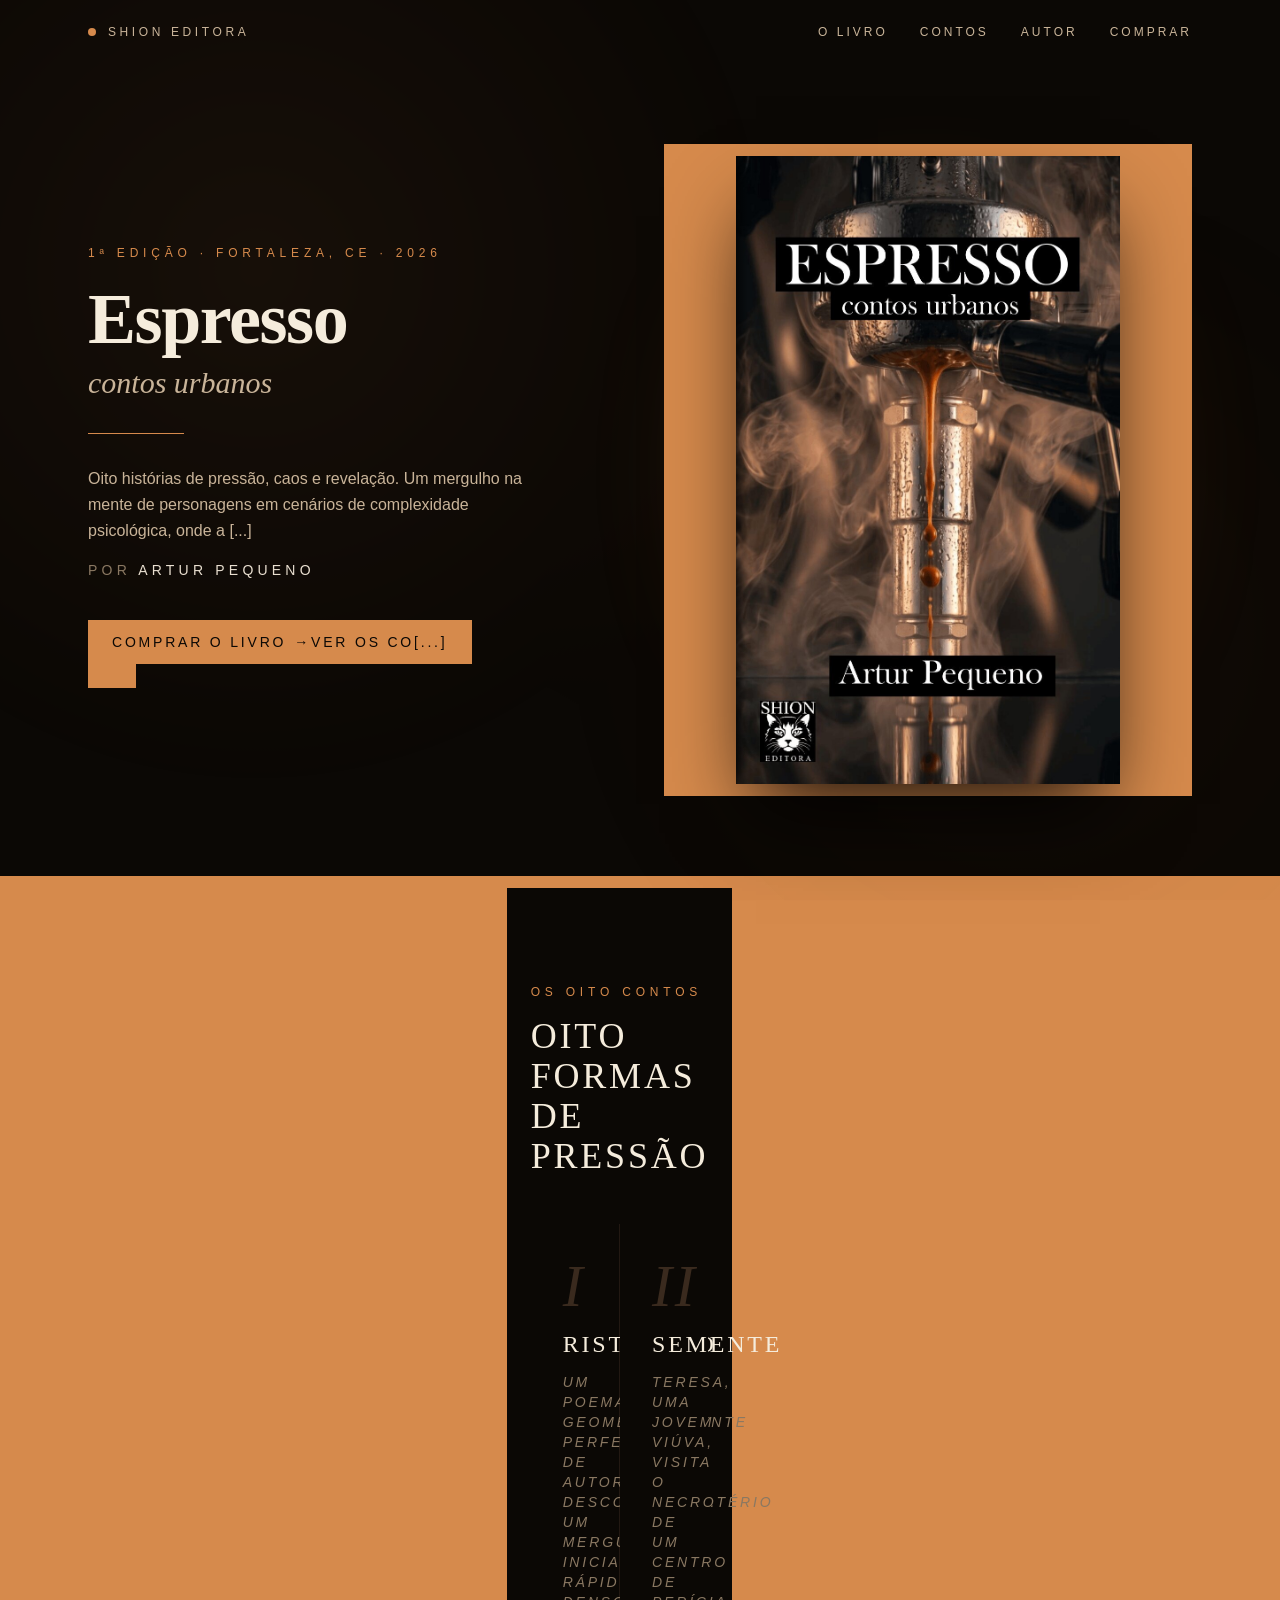
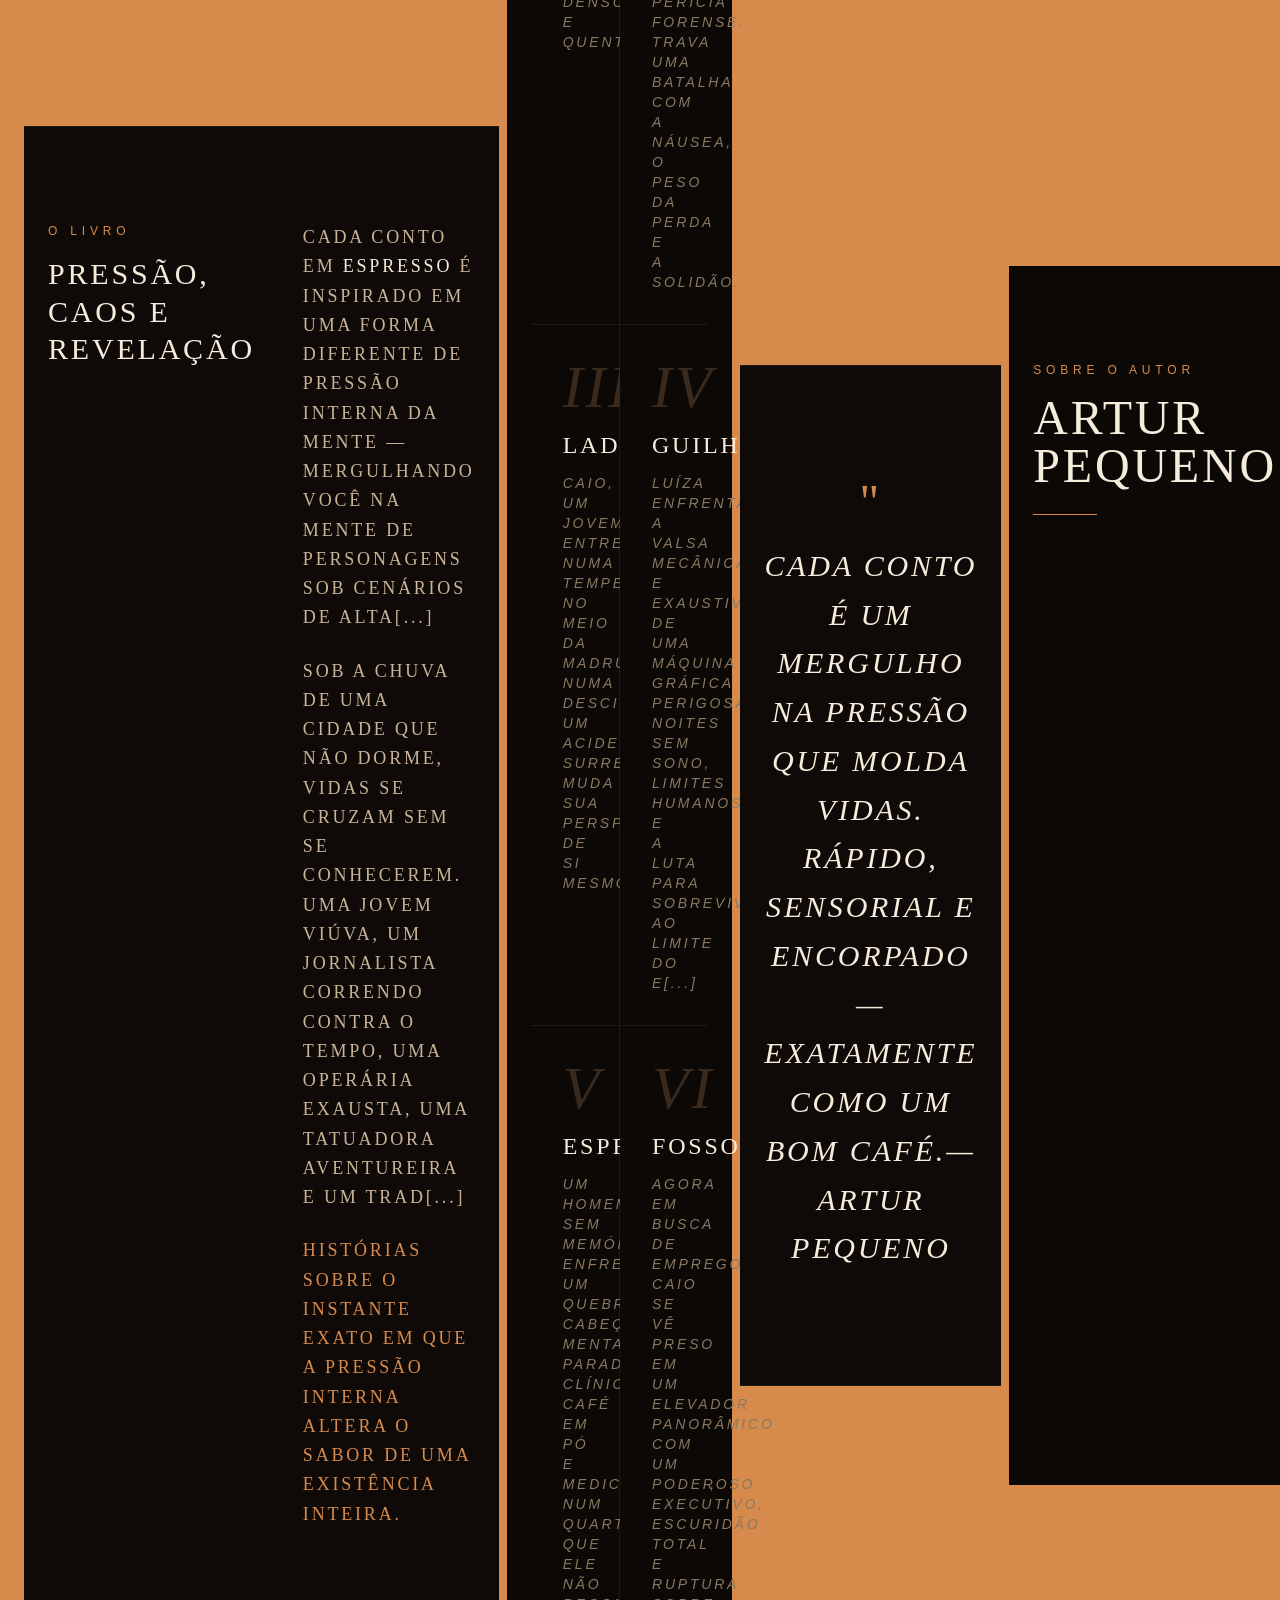
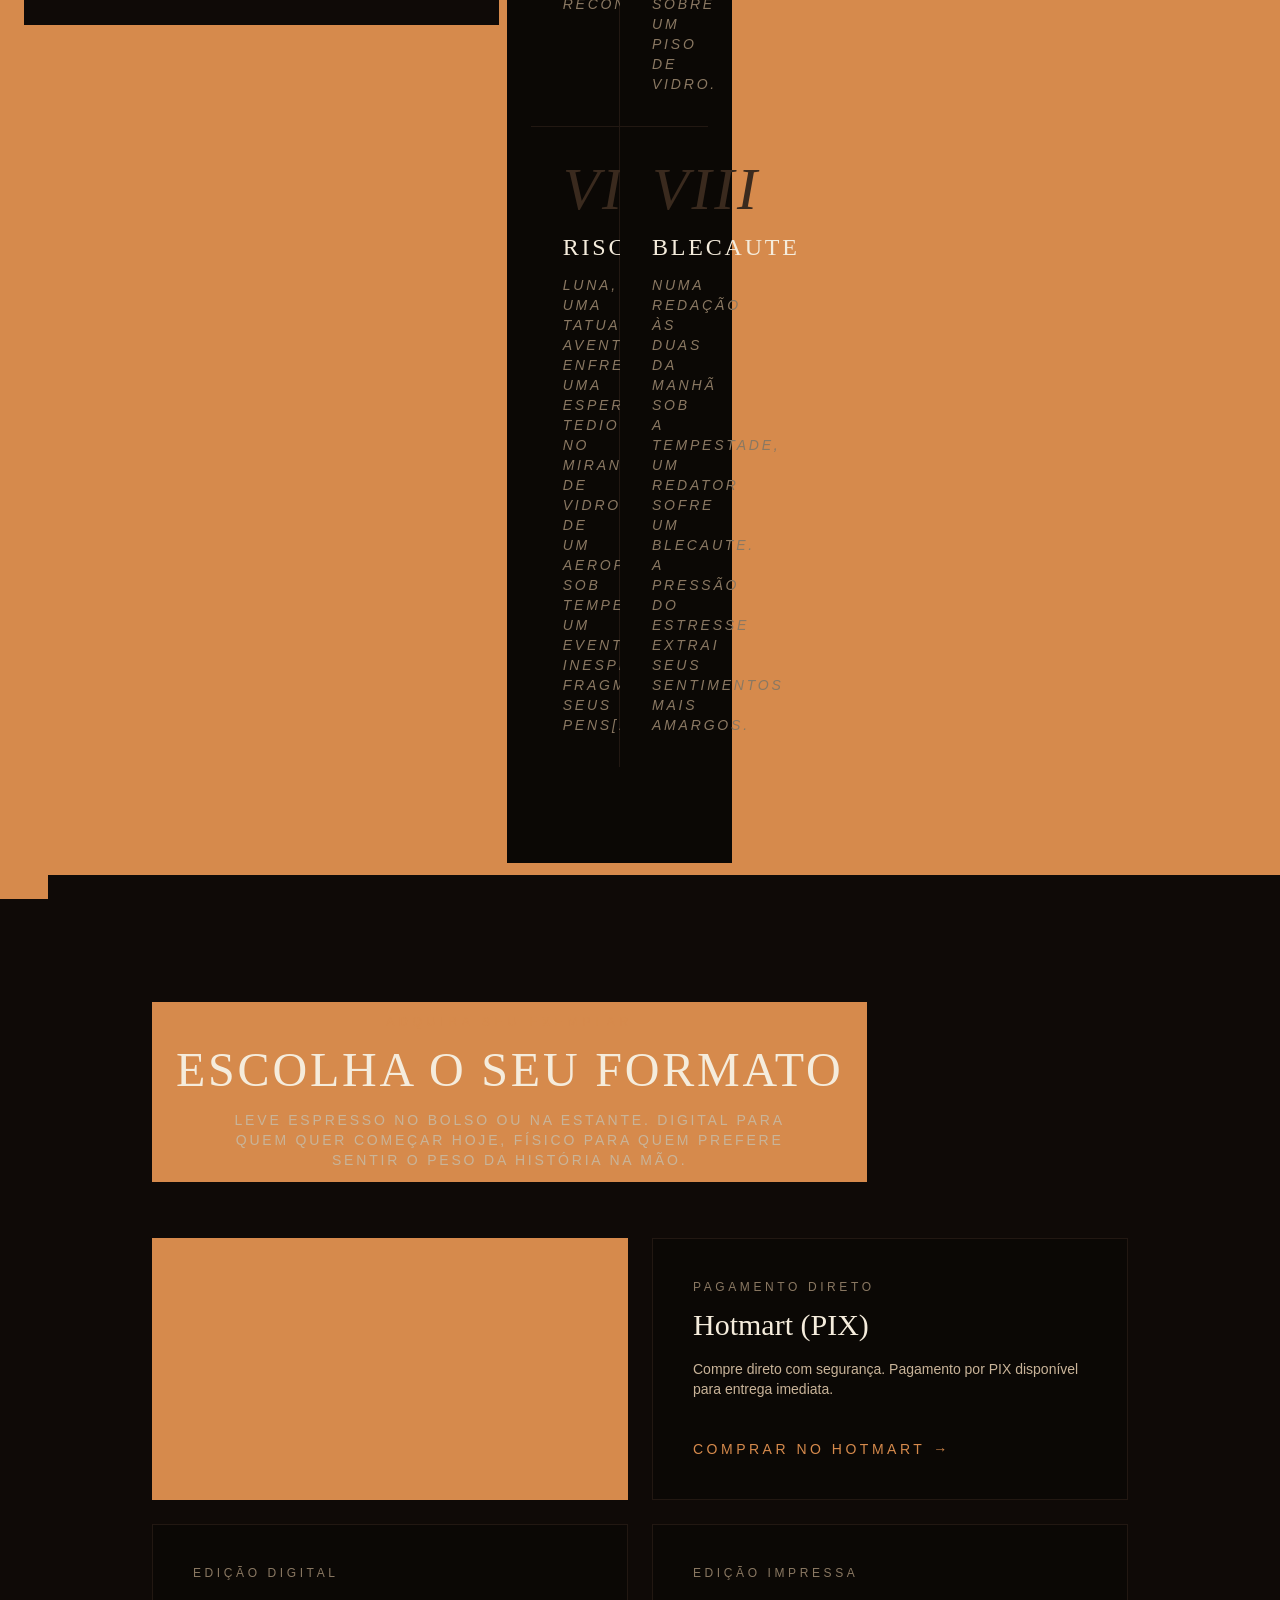
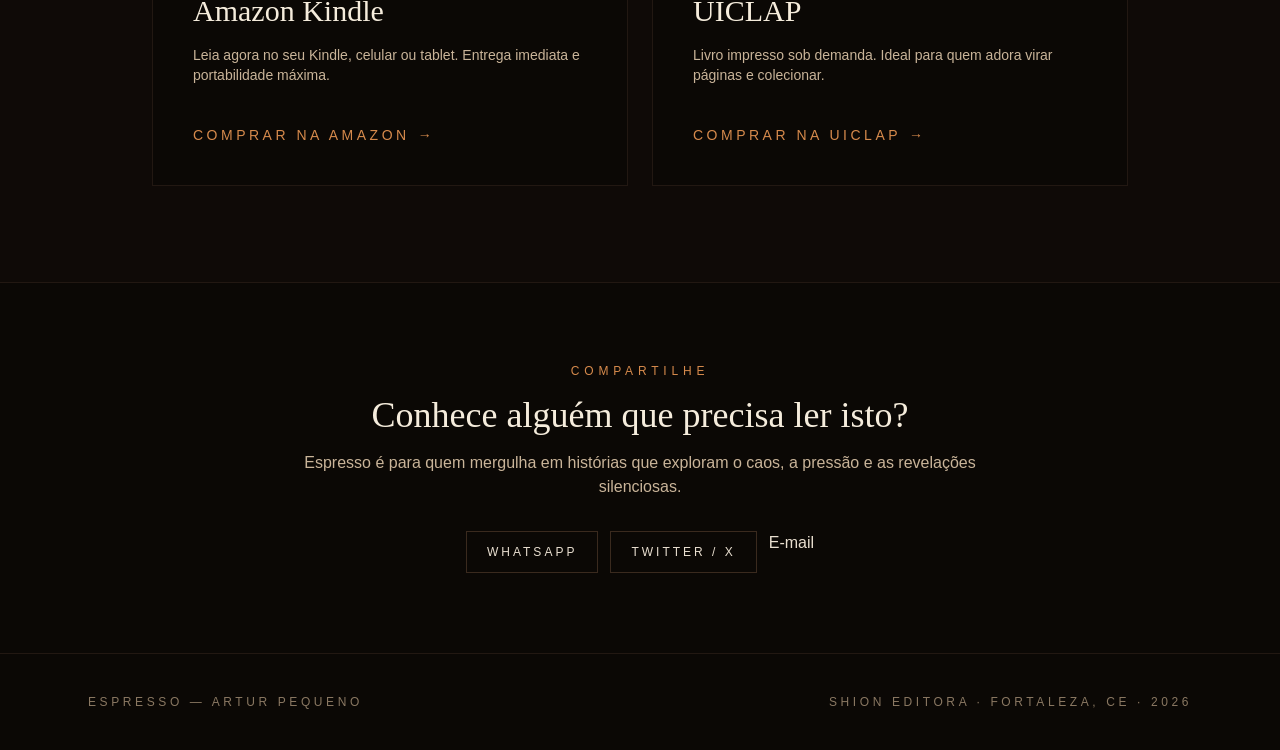
==== commit d4e1a5db: "Change grid layout from 3 to 2 columns" ====
--- a/index.html
+++ b/index.html
@@ -182,7 +182,7 @@
 						style="font-family:'Playfair Display', serif">Escolha o Seu Formato</h2>
 					<p class="mx-auto mt-4 max-w-xl text-[#c9b499]">Leve Espresso no bolso ou na estante. Digital para quem quer começar hoje, físico para quem prefere sentir o peso da história na mão.</p>
 				</div>
-				<div class="mt-14 grid gap-6 md:grid-cols-3"><a
+				<div class="mt-14 grid gap-6 md:grid-cols-2"><a
 						href="https://pay.hotmart.com/Q106826518L" target="_blank"
 						rel="noopener noreferrer"
 						class="group flex flex-col justify-between border border-[#221812] bg-[#0b0805] p-10 transition-all hover:border-[#d68a4c] hover:bg-[#12090a]">
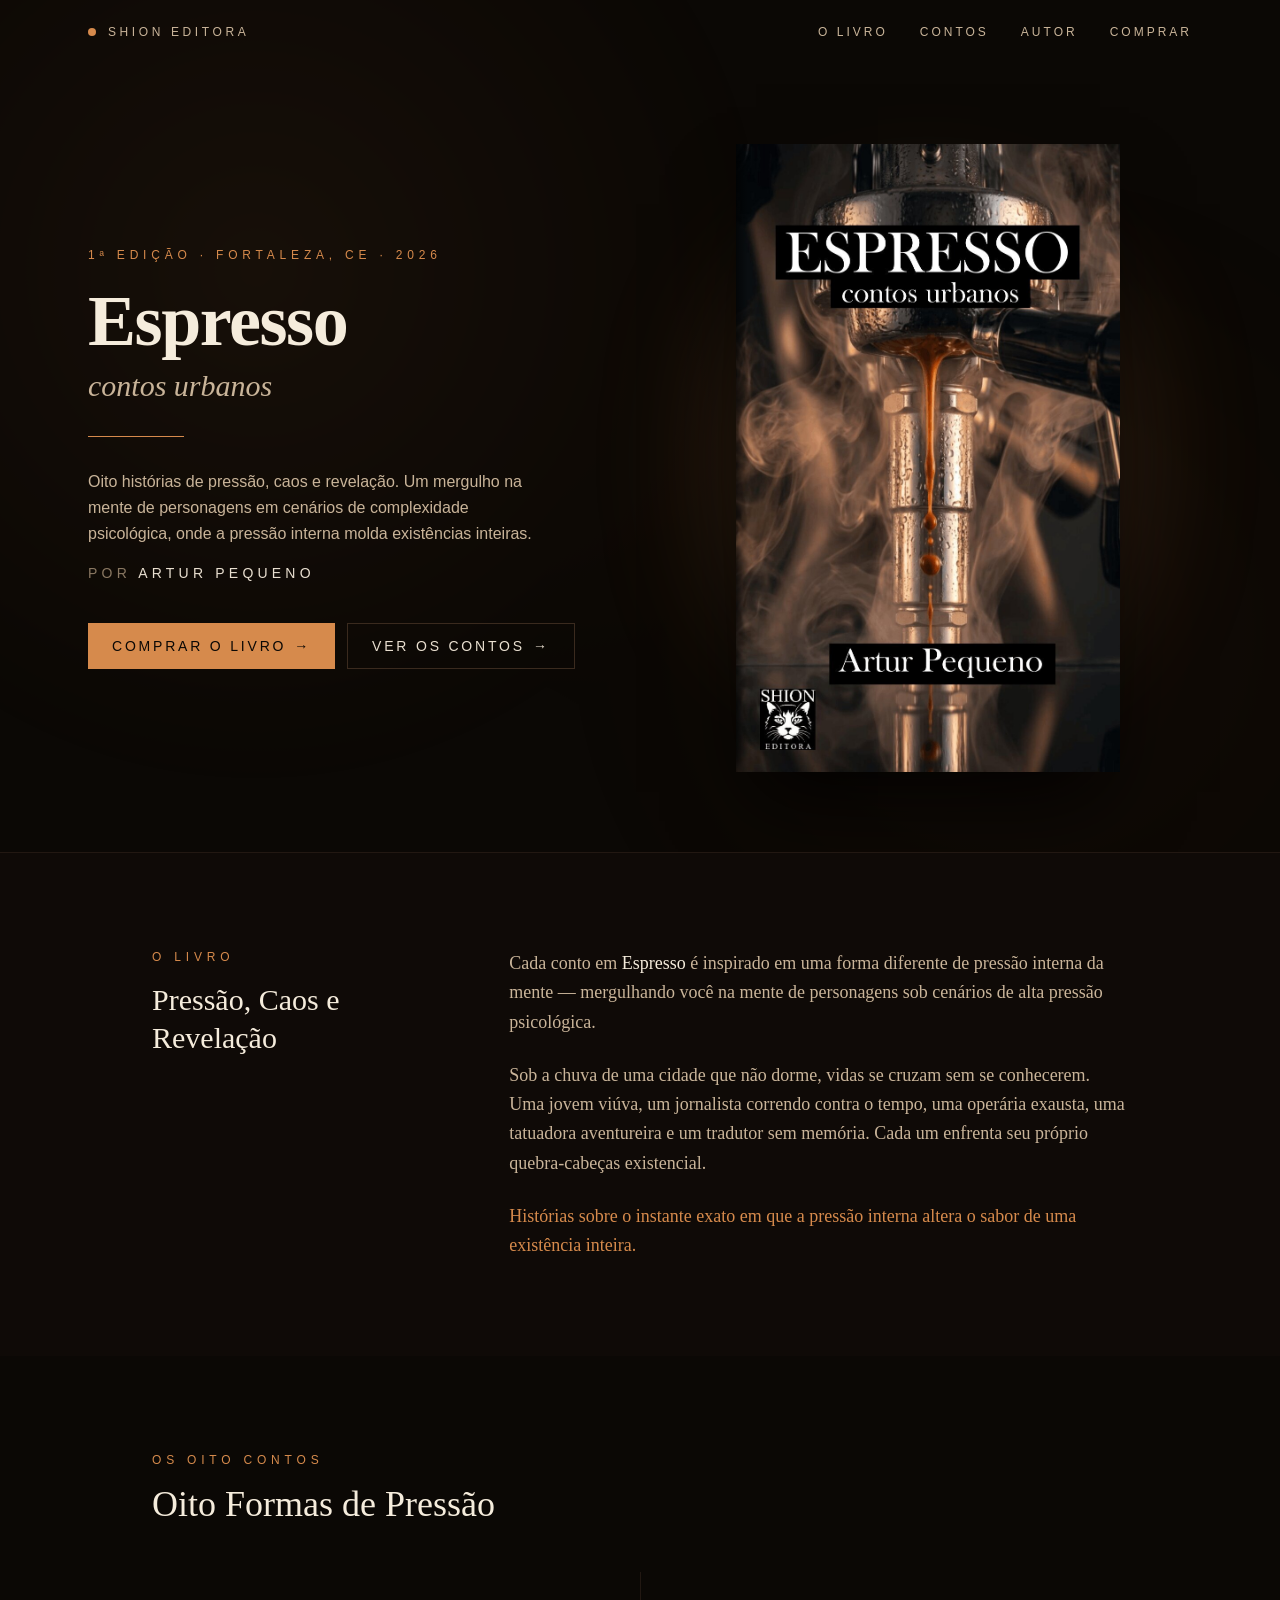
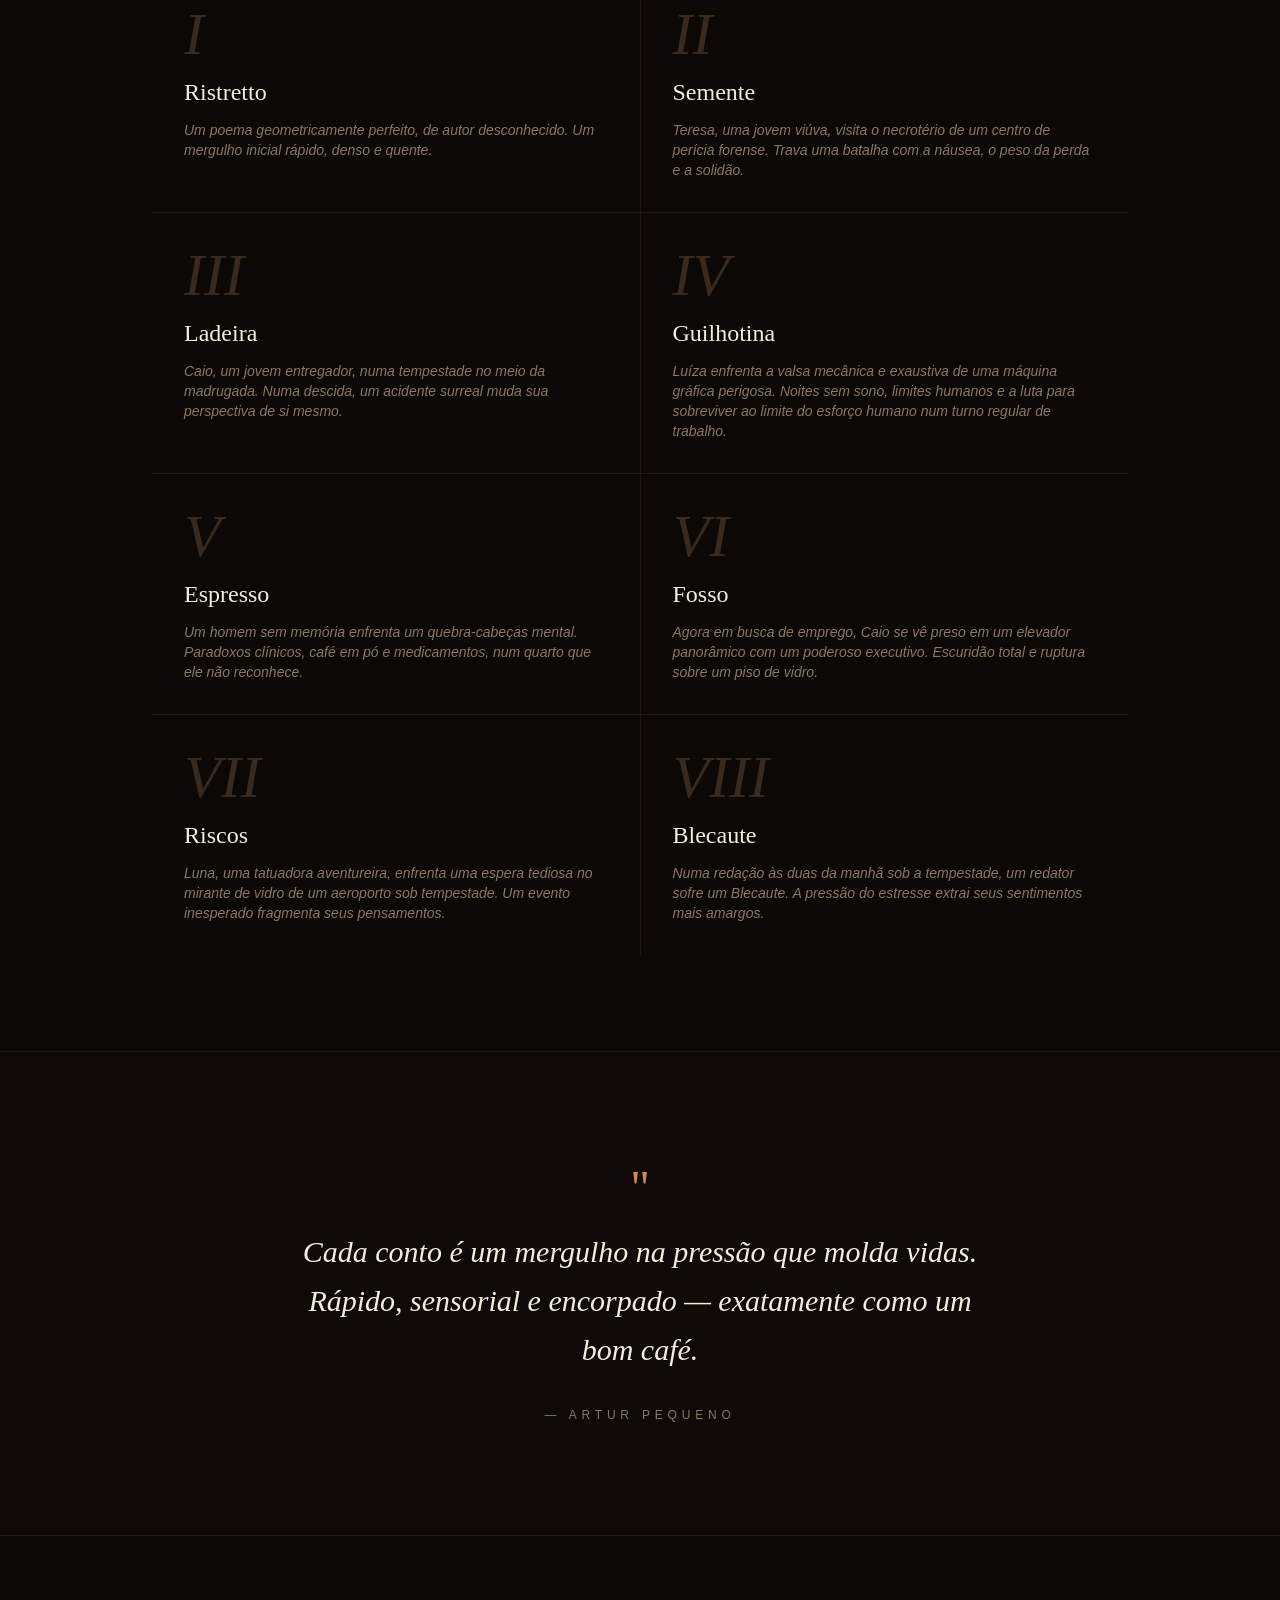
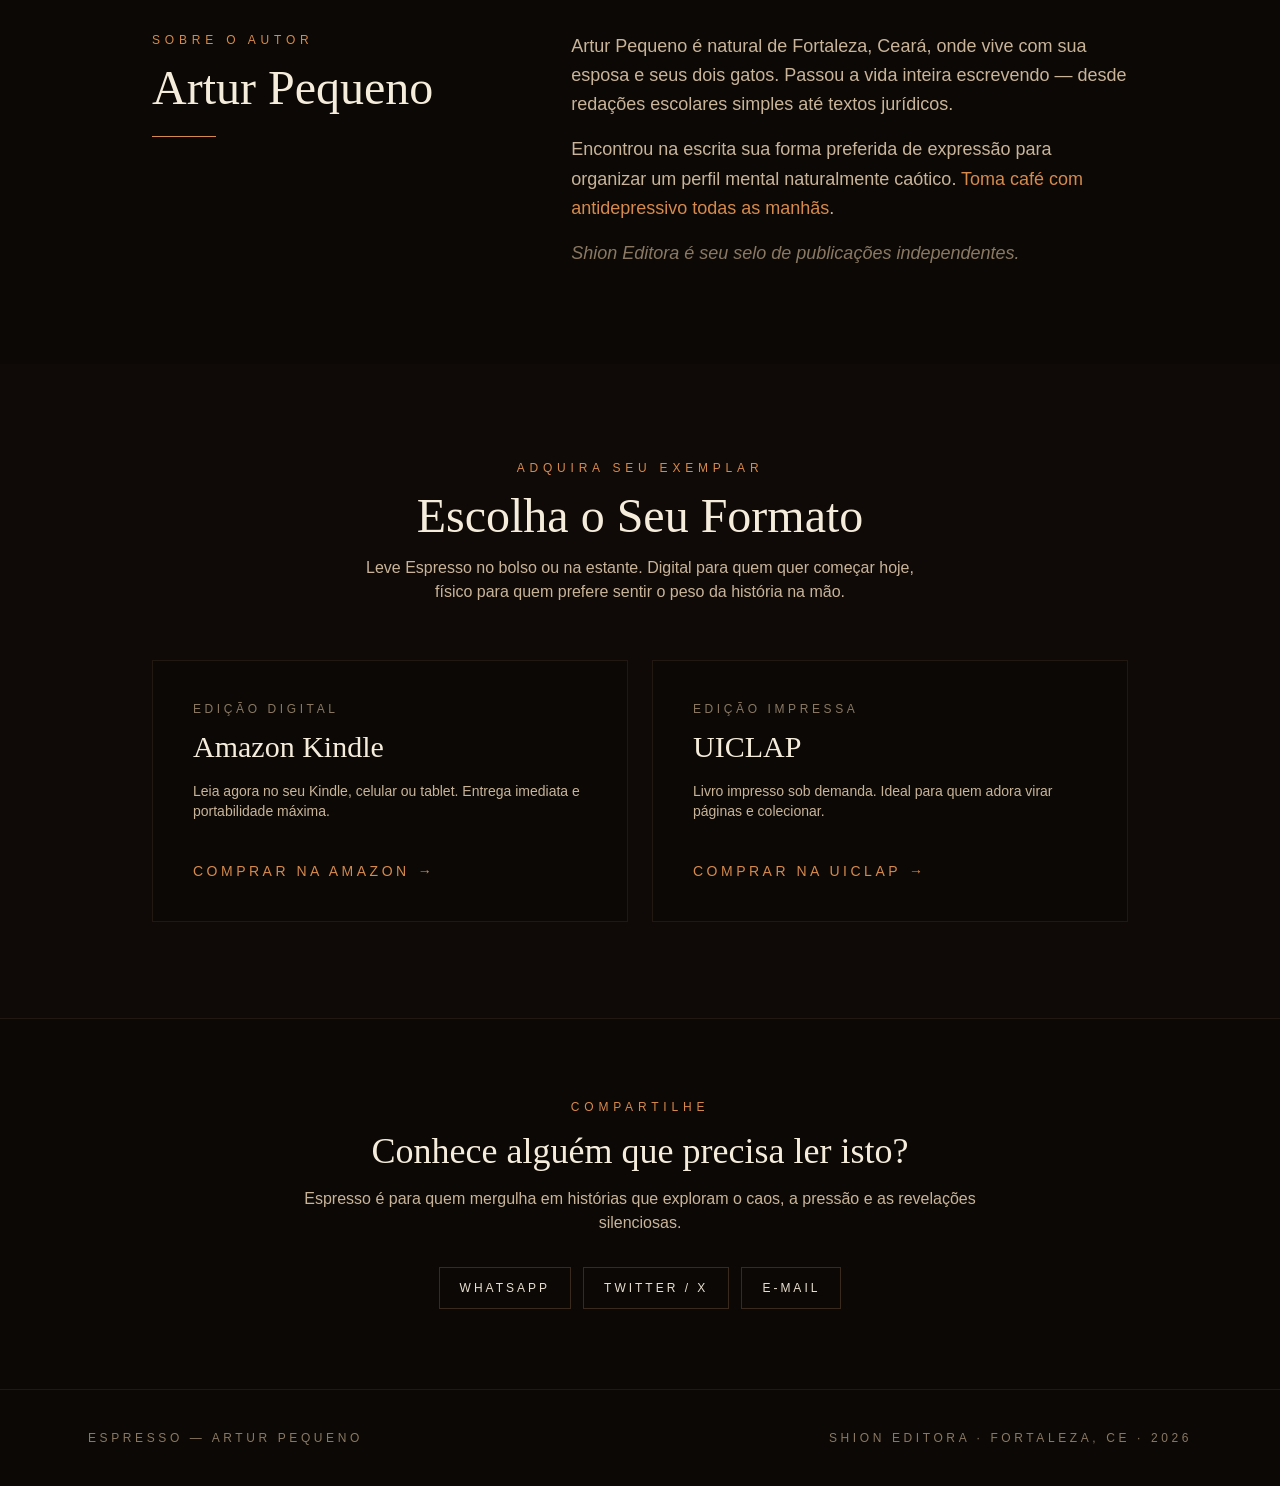
==== commit cbc0b1ea: "Revise text content for clarity and detail Updated various paragraphs for clarity and detail, enhanc" ====
--- a/index.html
+++ b/index.html
@@ -63,12 +63,12 @@
 				<p class="mt-3 text-2xl italic text-[#c9b499] md:text-3xl"
 					style="font-family:'Playfair Display', serif">contos urbanos</p>
 				<div class="my-8 h-px w-24 bg-[#d68a4c]"></div>
-				<p class="max-w-md text-base leading-relaxed text-[#c9b499]">Oito histórias de pressão, caos e revelação. Um mergulho na mente de personagens em cenários de complexidade psicológica, onde a [...]
+				<p class="max-w-md text-base leading-relaxed text-[#c9b499]">Oito histórias de pressão, caos e revelação. Um mergulho na mente de personagens em cenários de complexidade psicológica, onde a pressão interna molda existências inteiras.</p>
 				<p class="mt-4 text-sm uppercase tracking-[0.3em] text-[#8a7862]">por <span class="text-[#e9dfd0]">Artur Pequeno</span></p>
 				<div class="mt-10 flex flex-wrap gap-3"><a href="#comprar"
-						class="inline-flex items-center gap-2 bg-[#d68a4c] px-6 py-3 text-sm uppercase tracking-[0.2em] text-[#0b0805] transition-colors hover:bg-[#e9a366]">Comprar o Livro<span aria-hidden="true">→</[...]
+						class="inline-flex items-center gap-2 bg-[#d68a4c] px-6 py-3 text-sm uppercase tracking-[0.2em] text-[#0b0805] transition-colors hover:bg-[#e9a366]">Comprar o Livro<span aria-hidden="true">→</span></a><a
 						href="#contos"
-						class="inline-flex items-center gap-2 border border-[#3a2a1e] px-6 py-3 text-sm uppercase tracking-[0.2em] text-[#e9dfd0] transition-colors hover:border-[#d68a4c] hover:text-[#d68a4c]">Ver os Co[...]
+						class="inline-flex items-center gap-2 border border-[#3a2a1e] px-6 py-3 text-sm uppercase tracking-[0.2em] text-[#e9dfd0] transition-colors hover:border-[#d68a4c] hover:text-[#d68a4c]">Ver os Contos<span aria-hidden="true">→</span></a>
 				</div>
 			</div>
 			<div class="relative mx-auto w-full max-w-sm">
@@ -90,8 +90,8 @@
 				</div>
 				<div class="space-y-6 text-lg leading-relaxed text-[#c9b499]"
 					style="font-family:'Playfair Display', serif">
-					<p>Cada conto em <span class="text-[#f5ecdc]">Espresso</span> é inspirado em uma forma diferente de pressão interna da  mente — mergulhando você na mente de personagens sob cenários de alta[...]
-					<p>Sob a chuva de uma cidade que não dorme, vidas se cruzam sem se conhecerem. Uma jovem viúva, um jornalista correndo contra o tempo, uma operária exausta, uma tatuadora aventureira e um trad[...]
+					<p>Cada conto em <span class="text-[#f5ecdc]">Espresso</span> é inspirado em uma forma diferente de pressão interna da  mente — mergulhando você na mente de personagens sob cenários de alta pressão psicológica.</p>
+					<p>Sob a chuva de uma cidade que não dorme, vidas se cruzam sem se conhecerem. Uma jovem viúva, um jornalista correndo contra o tempo, uma operária exausta, uma tatuadora aventureira e um tradutor sem memória. Cada um enfrenta seu próprio quebra-cabeças existencial.</p>
 					<p class="text-[#d68a4c]">Histórias sobre o instante exato em que a pressão interna altera o sabor de uma existência inteira.</p>
 				</div>
 			</div>
@@ -123,7 +123,7 @@
 						<span class="text-6xl text-[#3a2a1e] transition-colors group-hover:text-[#d68a4c]"
 							style="font-family:'Playfair Display', serif;font-style:italic">IV</span>
 						<h3 class="text-2xl text-[#f5ecdc]" style="font-family:'Playfair Display', serif">Guilhotina</h3>
-						<p class="text-sm italic text-[#8a7862]">Luíza enfrenta a valsa mecânica e exaustiva de uma máquina gráfica perigosa. Noites sem sono, limites humanos e a luta para sobreviver ao limite do e[...]
+						<p class="text-sm italic text-[#8a7862]">Luíza enfrenta a valsa mecânica e exaustiva de uma máquina gráfica perigosa. Noites sem sono, limites humanos e a luta para sobreviver ao limite do esforço humano num turno regular de trabalho.</p>
 					</article>
 					<article class="group flex flex-col gap-3 bg-[#0b0805] p-8 transition-colors hover:bg-[#12090a]">
 						<span class="text-6xl text-[#3a2a1e] transition-colors group-hover:text-[#d68a4c]"
@@ -141,7 +141,7 @@
 						<span class="text-6xl text-[#3a2a1e] transition-colors group-hover:text-[#d68a4c]"
 							style="font-family:'Playfair Display', serif;font-style:italic">VII</span>
 						<h3 class="text-2xl text-[#f5ecdc]" style="font-family:'Playfair Display', serif">Riscos</h3>
-						<p class="text-sm italic text-[#8a7862]">Luna, uma tatuadora aventureira, enfrenta uma espera tediosa no mirante de vidro de um aeroporto sob tempestade. Um evento inesperado fragmenta seus pens[...]
+						<p class="text-sm italic text-[#8a7862]">Luna, uma tatuadora aventureira, enfrenta uma espera tediosa no mirante de vidro de um aeroporto sob tempestade. Um evento inesperado fragmenta seus pensamentos.</p>
 					</article>
 					<article class="group flex flex-col gap-3 bg-[#0b0805] p-8 transition-colors hover:bg-[#12090a]">
 						<span class="text-6xl text-[#3a2a1e] transition-colors group-hover:text-[#d68a4c]"
@@ -156,7 +156,7 @@
 			<div class="mx-auto max-w-3xl px-6 py-28 text-center"><span class="text-5xl text-[#d68a4c]"
 					style="font-family:'Playfair Display', serif">"</span>
 				<blockquote class="mt-4 text-2xl leading-relaxed text-[#f5ecdc] md:text-3xl"
-					style="font-family:'Playfair Display', serif;font-style:italic">Cada conto é um mergulho na pressão que molda vidas. Rápido, sensorial e encorpado — exatamente como um bom café.</blockquote[...]
+					style="font-family:'Playfair Display', serif;font-style:italic">Cada conto é um mergulho na pressão que molda vidas. Rápido, sensorial e encorpado — exatamente como um bom café.</blockquote>
 				<p class="mt-8 text-xs uppercase tracking-[0.4em] text-[#8a7862]">— Artur Pequeno</p>
 			</div>
 		</section>
@@ -169,7 +169,7 @@
 				</div>
 				<div class="space-y-4 text-lg leading-relaxed text-[#c9b499]">
 					<p>Artur Pequeno é natural de Fortaleza, Ceará, onde vive com sua esposa e seus dois gatos. Passou a vida inteira escrevendo — desde redações escolares simples até textos jurídicos.</p>
-					<p>Encontrou na escrita sua forma preferida de expressão para organizar um perfil mental naturalmente caótico. <span class="text-[#d68a4c]">Toma café com antidepressivo todas as manhãs</span>[...]
+					<p>Encontrou na escrita sua forma preferida de expressão para organizar um perfil mental naturalmente caótico. <span class="text-[#d68a4c]">Toma café com antidepressivo todas as manhãs</span>.</p>
 					<p class="italic text-[#8a7862]">Shion Editora é seu selo de publicações independentes.</p>
 				</div>
 			</div>
@@ -183,17 +183,6 @@
 					<p class="mx-auto mt-4 max-w-xl text-[#c9b499]">Leve Espresso no bolso ou na estante. Digital para quem quer começar hoje, físico para quem prefere sentir o peso da história na mão.</p>
 				</div>
 				<div class="mt-14 grid gap-6 md:grid-cols-2"><a
-						href="https://pay.hotmart.com/Q106826518L" target="_blank"
-						rel="noopener noreferrer"
-						class="group flex flex-col justify-between border border-[#221812] bg-[#0b0805] p-10 transition-all hover:border-[#d68a4c] hover:bg-[#12090a]">
-						<div>
-							<p class="text-xs uppercase tracking-[0.3em] text-[#8a7862]">Pagamento Direto</p>
-							<h3 class="mt-3 text-3xl text-[#f5ecdc]"
-								style="font-family:'Playfair Display', serif">Hotmart (PIX)</h3>
-							<p class="mt-4 text-sm text-[#c9b499]">Compre direto com segurança. Pagamento por PIX disponível para entrega imediata.</p>
-						</div><span
-							class="mt-10 inline-flex items-center gap-2 text-sm uppercase tracking-[0.25em] text-[#d68a4c]">Comprar no Hotmart<span class="transition-transform group-hover:translate-x-1">→</span></span>
-					</a><a
 						href="https://www.amazon.com.br/dp/B0H9X6TXRF" target="_blank"
 						rel="noopener noreferrer"
 						class="group flex flex-col justify-between border border-[#221812] bg-[#0b0805] p-10 transition-all hover:border-[#d68a4c] hover:bg-[#12090a]">
@@ -224,13 +213,13 @@
 				<p class="mt-4 text-[#c9b499]">Espresso é para quem mergulha em histórias que exploram o caos, a pressão e as revelações silenciosas.
 				</p>
 				<div class="mt-8 flex flex-wrap justify-center gap-3"><a
-						href="https://api.whatsapp.com/send?text=Achei%20esse%20livro%20de%20contos%20chamado%20Espresso%2C%20do%20Artur%20Pequeno.%20D%C3%A1%20uma%20olhada%3A%20:https://arturpequeno.github.io/espresso[...]
+						href="https://api.whatsapp.com/send?text=Achei%20esse%20livro%20de%20contos%20chamado%20Espresso%2C%20do%20Artur%20Pequeno.%20D%C3%A1%20uma%20olhada%3A%20:https://arturpequeno.github.io/espresso-contos-urbanos/"
 						target="https://arturpequeno.github.io/espresso-contos-urbanos/" rel="noopener noreferrer"
 						class="border border-[#3a2a1e] px-5 py-3 text-xs uppercase tracking-[0.25em] text-[#e9dfd0] transition-colors hover:border-[#d68a4c] hover:text-[#d68a4c]">WhatsApp</a><a
-						href="https://twitter.com/intent/tweet?text=Espresso%20—%20contos%20urbanos%2C%20de%20Artur%20Pequeno.%20Um%20quebra-cabe%C3%A7as%20narrativo%20r%C3%A1pido%2C%20arom%C3%A1tico%20e%20encor[...]
+						href="https://twitter.com/intent/tweet?text=Espresso%20—%20contos%20urbanos%2C%20de%20Artur%20Pequeno.%20Um%20quebra-cabe%C3%A7as%20narrativo%20r%C3%A1pido%2C%20arom%C3%A1tico%20e%20encorpado%20https://arturpequeno.github.io/espresso-contos-urbanos/"
 						target="https://arturpequeno.github.io/espresso-contos-urbanos/" rel="noopener noreferrer"
 						class="border border-[#3a2a1e] px-5 py-3 text-xs uppercase tracking-[0.25em] text-[#e9dfd0] transition-colors hover:border-[#d68a4c] hover:text-[#d68a4c]">Twitter / X</a><a
-						href="mailto:?subject=Espresso%20—%20contos%20urbanos&amp;body=Achei%20esse%20livro%20de%20contos%20que%20talvez%20voc%C3%AA%20goste.https://arturpequeno.github.io/espresso-contos-urbanos[...]
+						href="mailto:?subject=Espresso%20—%20contos%20urbanos&amp;body=Achei%20esse%20livro%20de%20contos%20que%20talvez%20voc%C3%AA%20goste.https://arturpequeno.github.io/espresso-contos-urbanos/"
 						class="border border-[#3a2a1e] px-5 py-3 text-xs uppercase tracking-[0.25em] text-[#e9dfd0] transition-colors hover:border-[#d68a4c] hover:text-[#d68a4c]">E-mail</a>
 				</div>
 			</div>
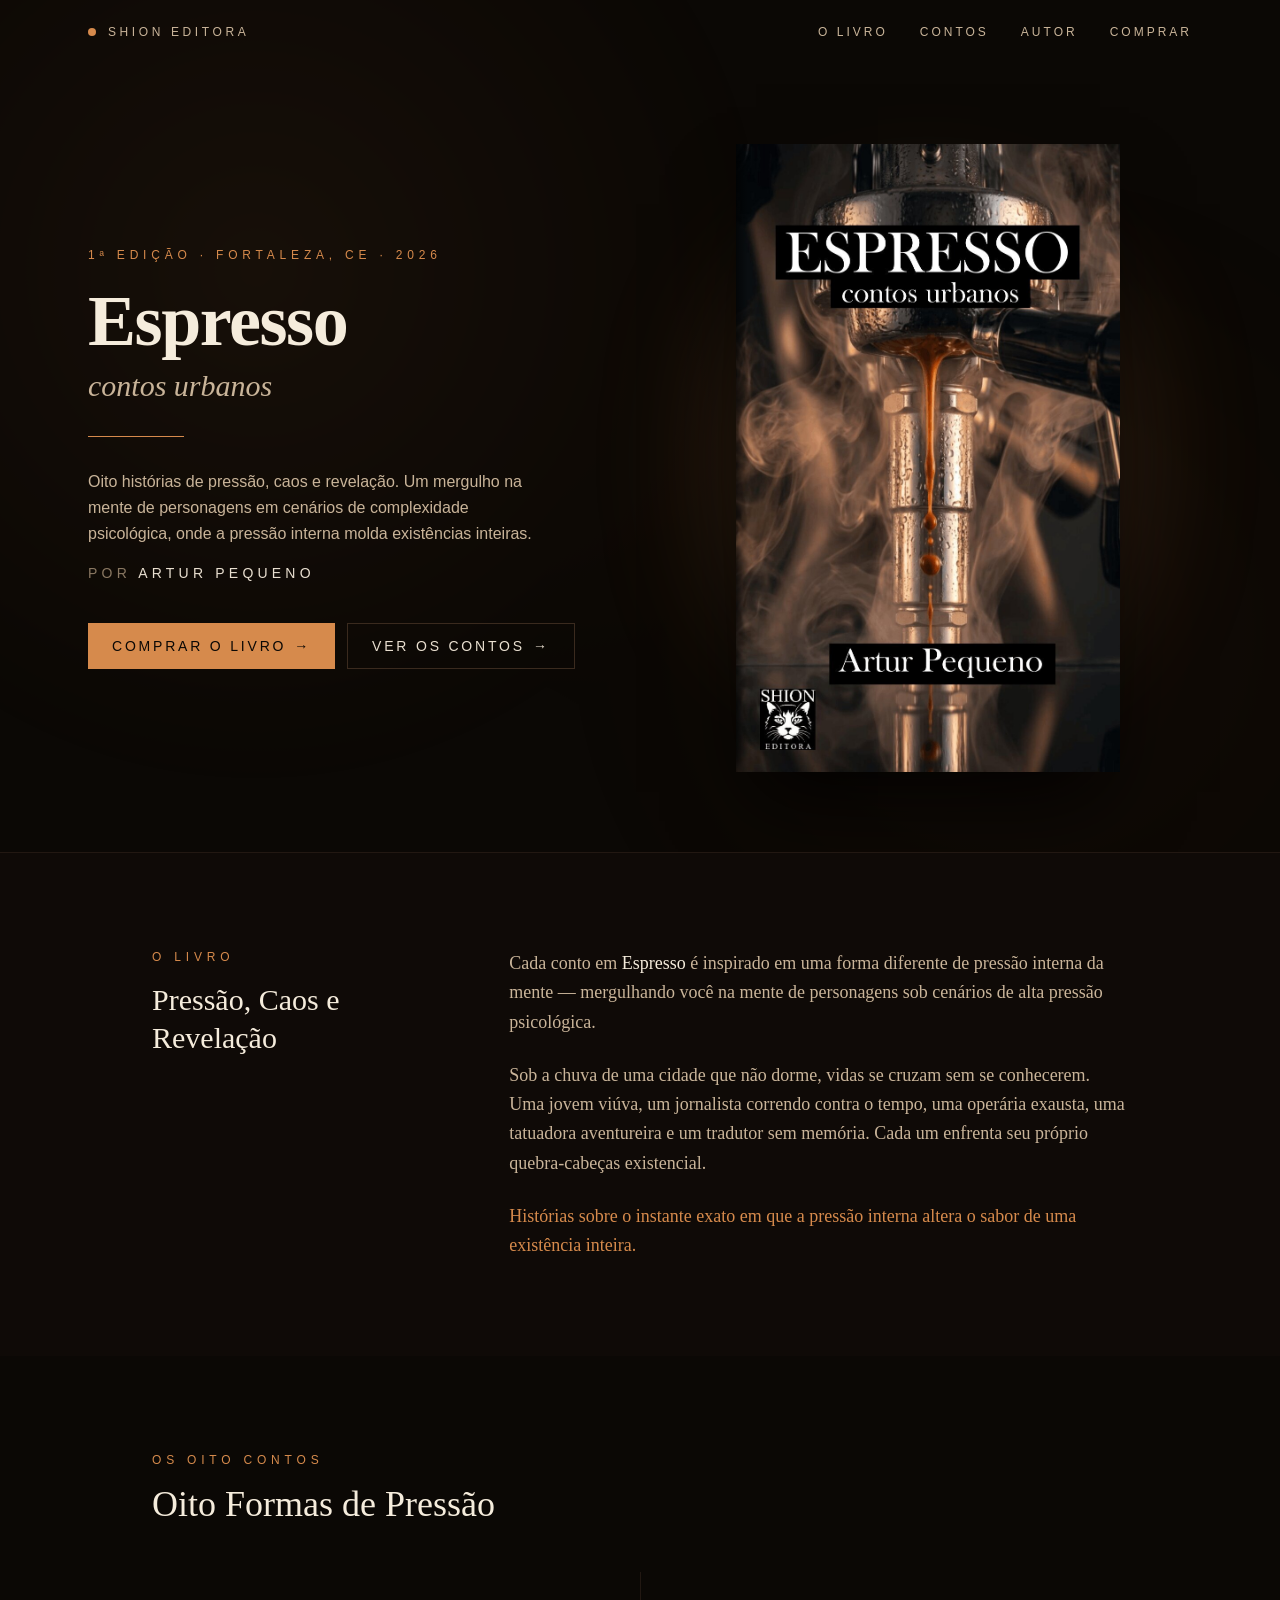
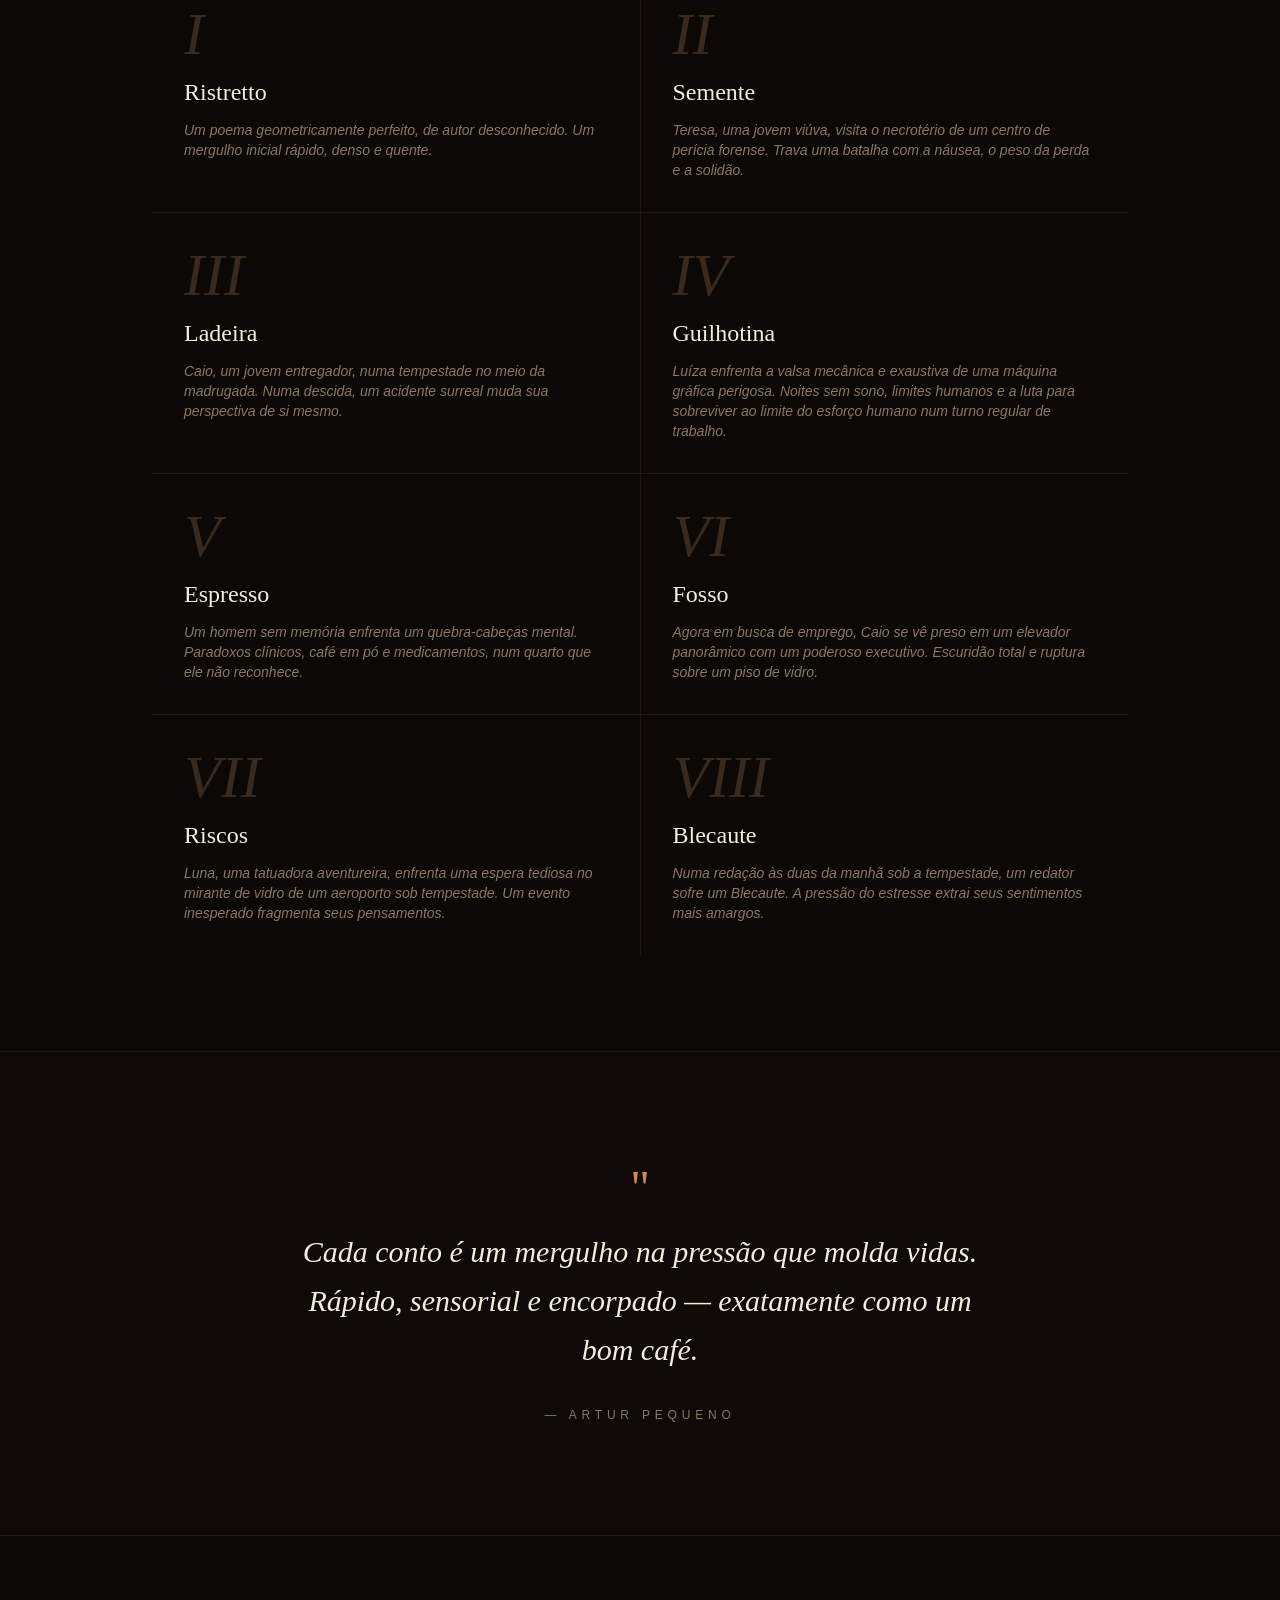
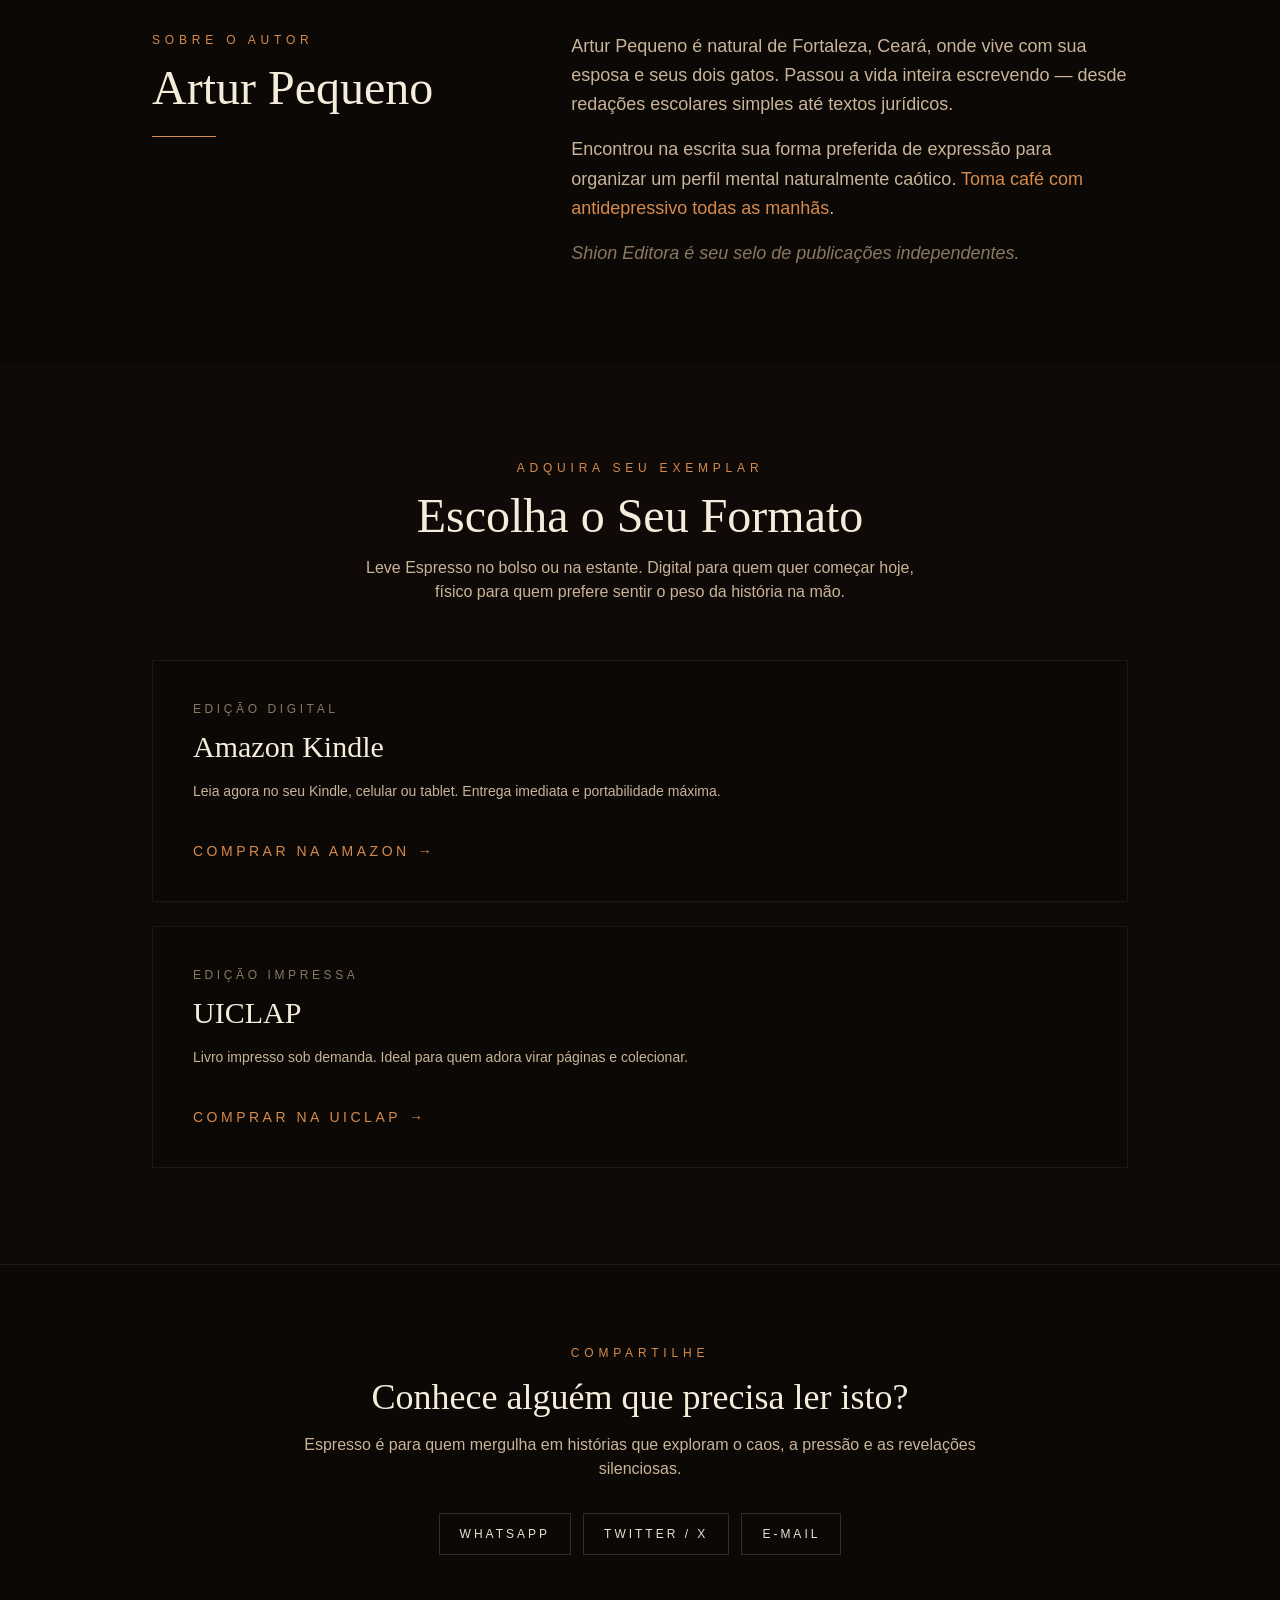
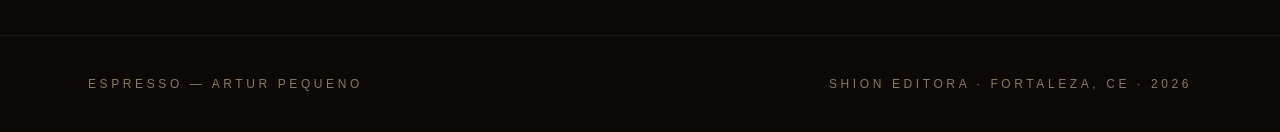
==== commit 035352a6: "Change grid layout from 2 to 3 columns" ====
--- a/index.html
+++ b/index.html
@@ -182,7 +182,7 @@
 						style="font-family:'Playfair Display', serif">Escolha o Seu Formato</h2>
 					<p class="mx-auto mt-4 max-w-xl text-[#c9b499]">Leve Espresso no bolso ou na estante. Digital para quem quer começar hoje, físico para quem prefere sentir o peso da história na mão.</p>
 				</div>
-				<div class="mt-14 grid gap-6 md:grid-cols-2"><a
+				<div class="mt-14 grid gap-6 md:grid-cols-3"><a
 						href="https://www.amazon.com.br/dp/B0H9X6TXRF" target="_blank"
 						rel="noopener noreferrer"
 						class="group flex flex-col justify-between border border-[#221812] bg-[#0b0805] p-10 transition-all hover:border-[#d68a4c] hover:bg-[#12090a]">
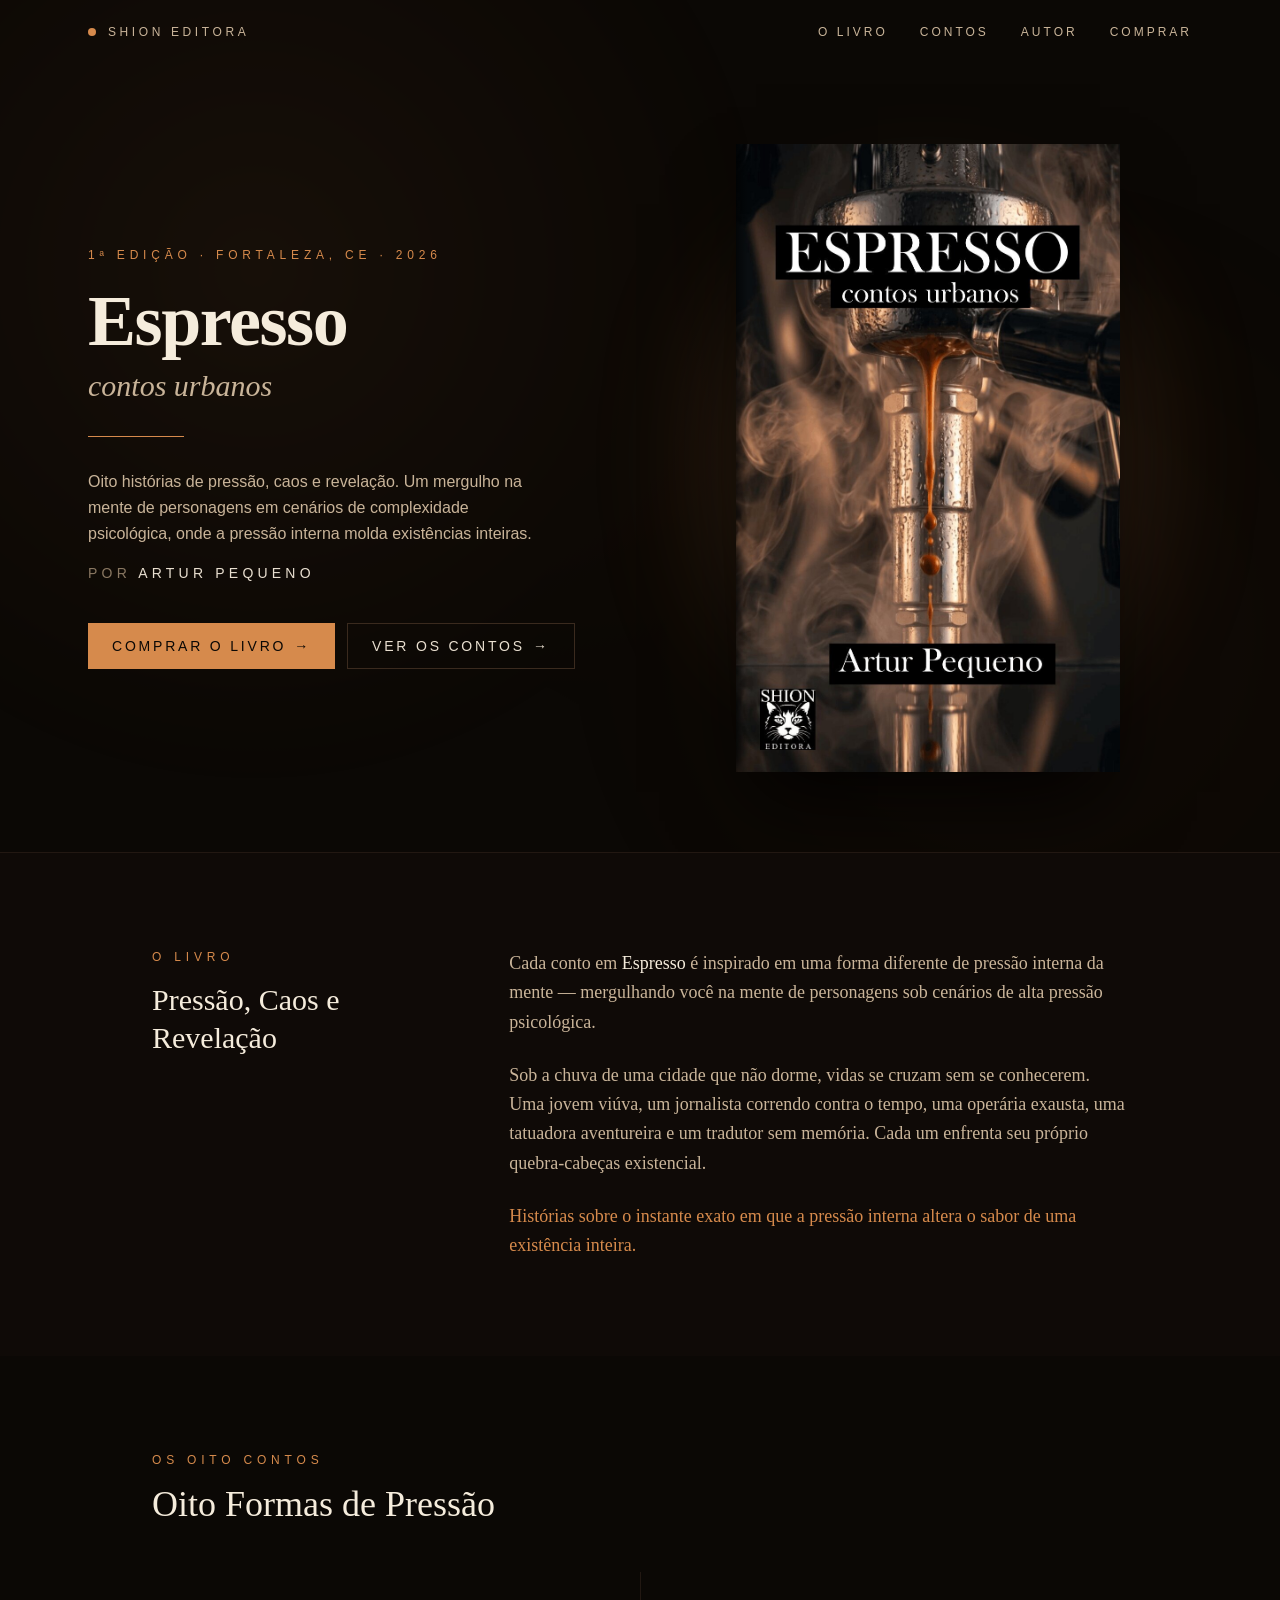
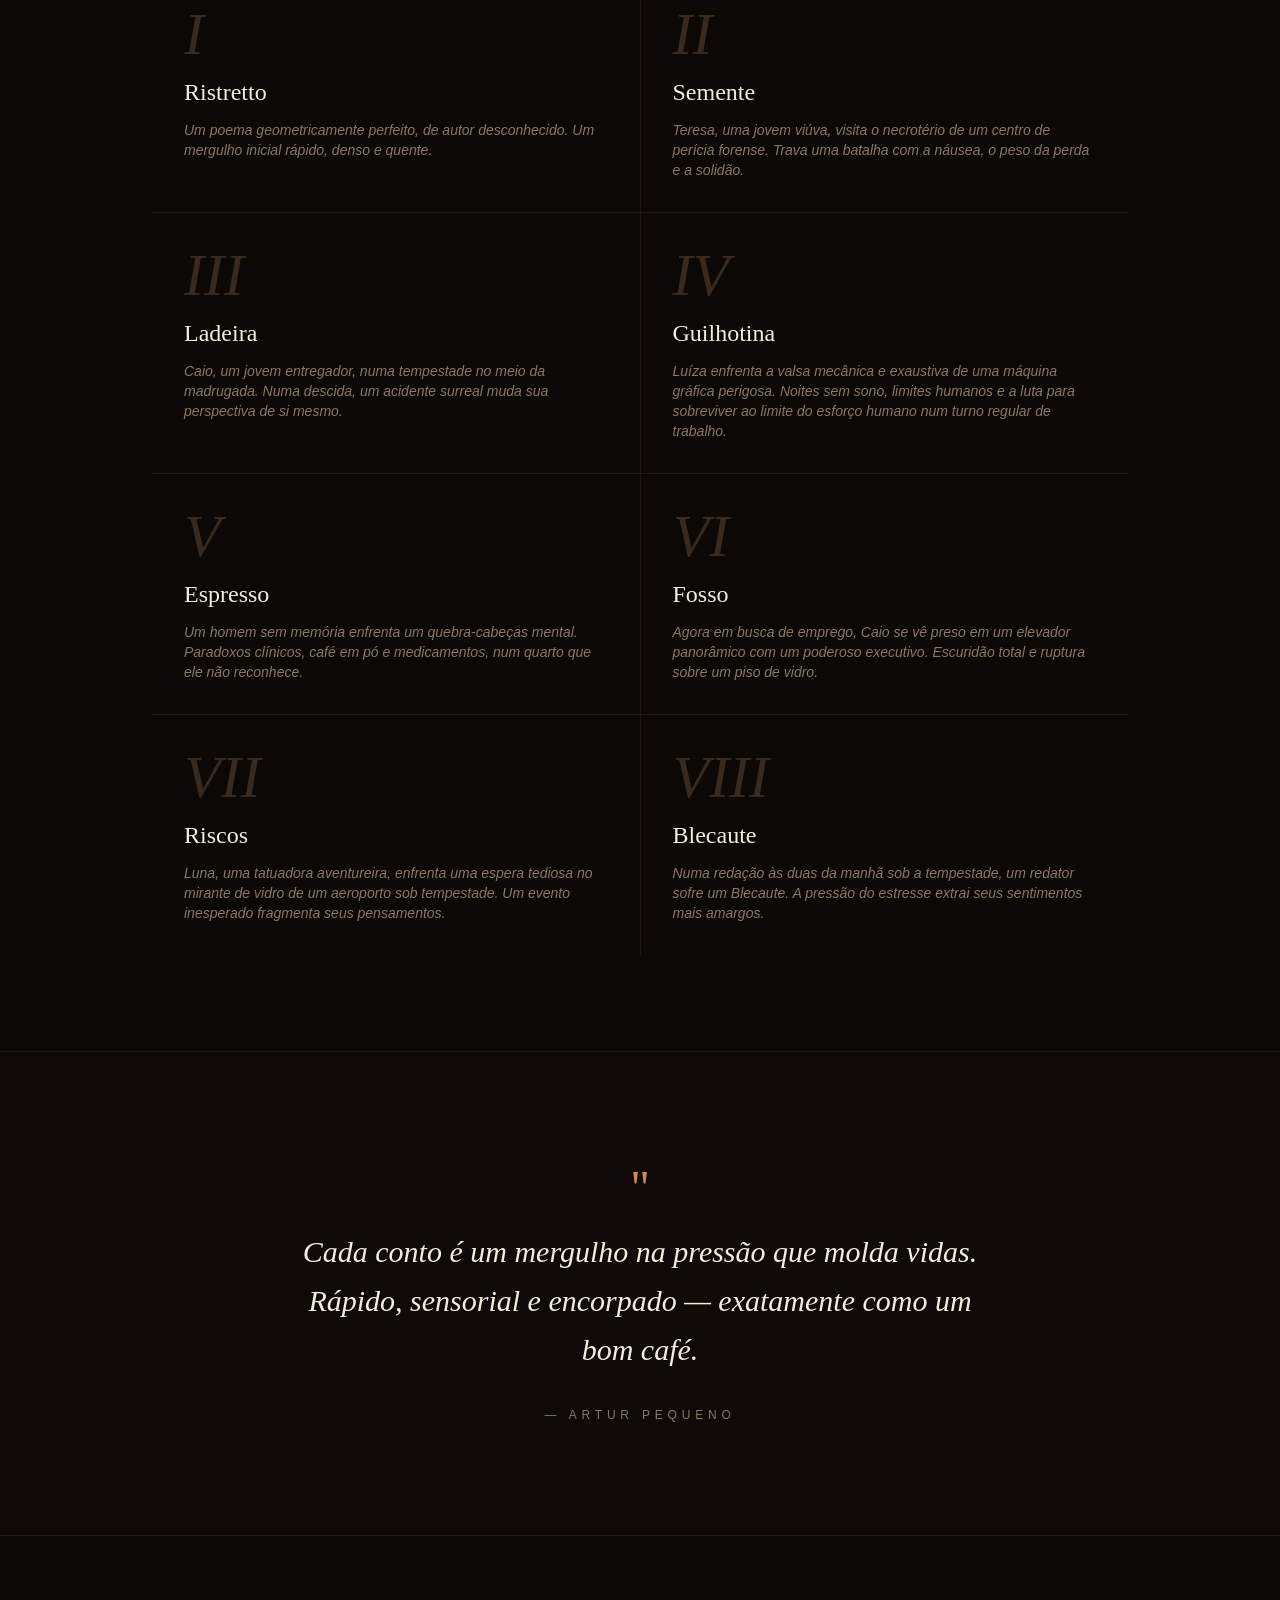
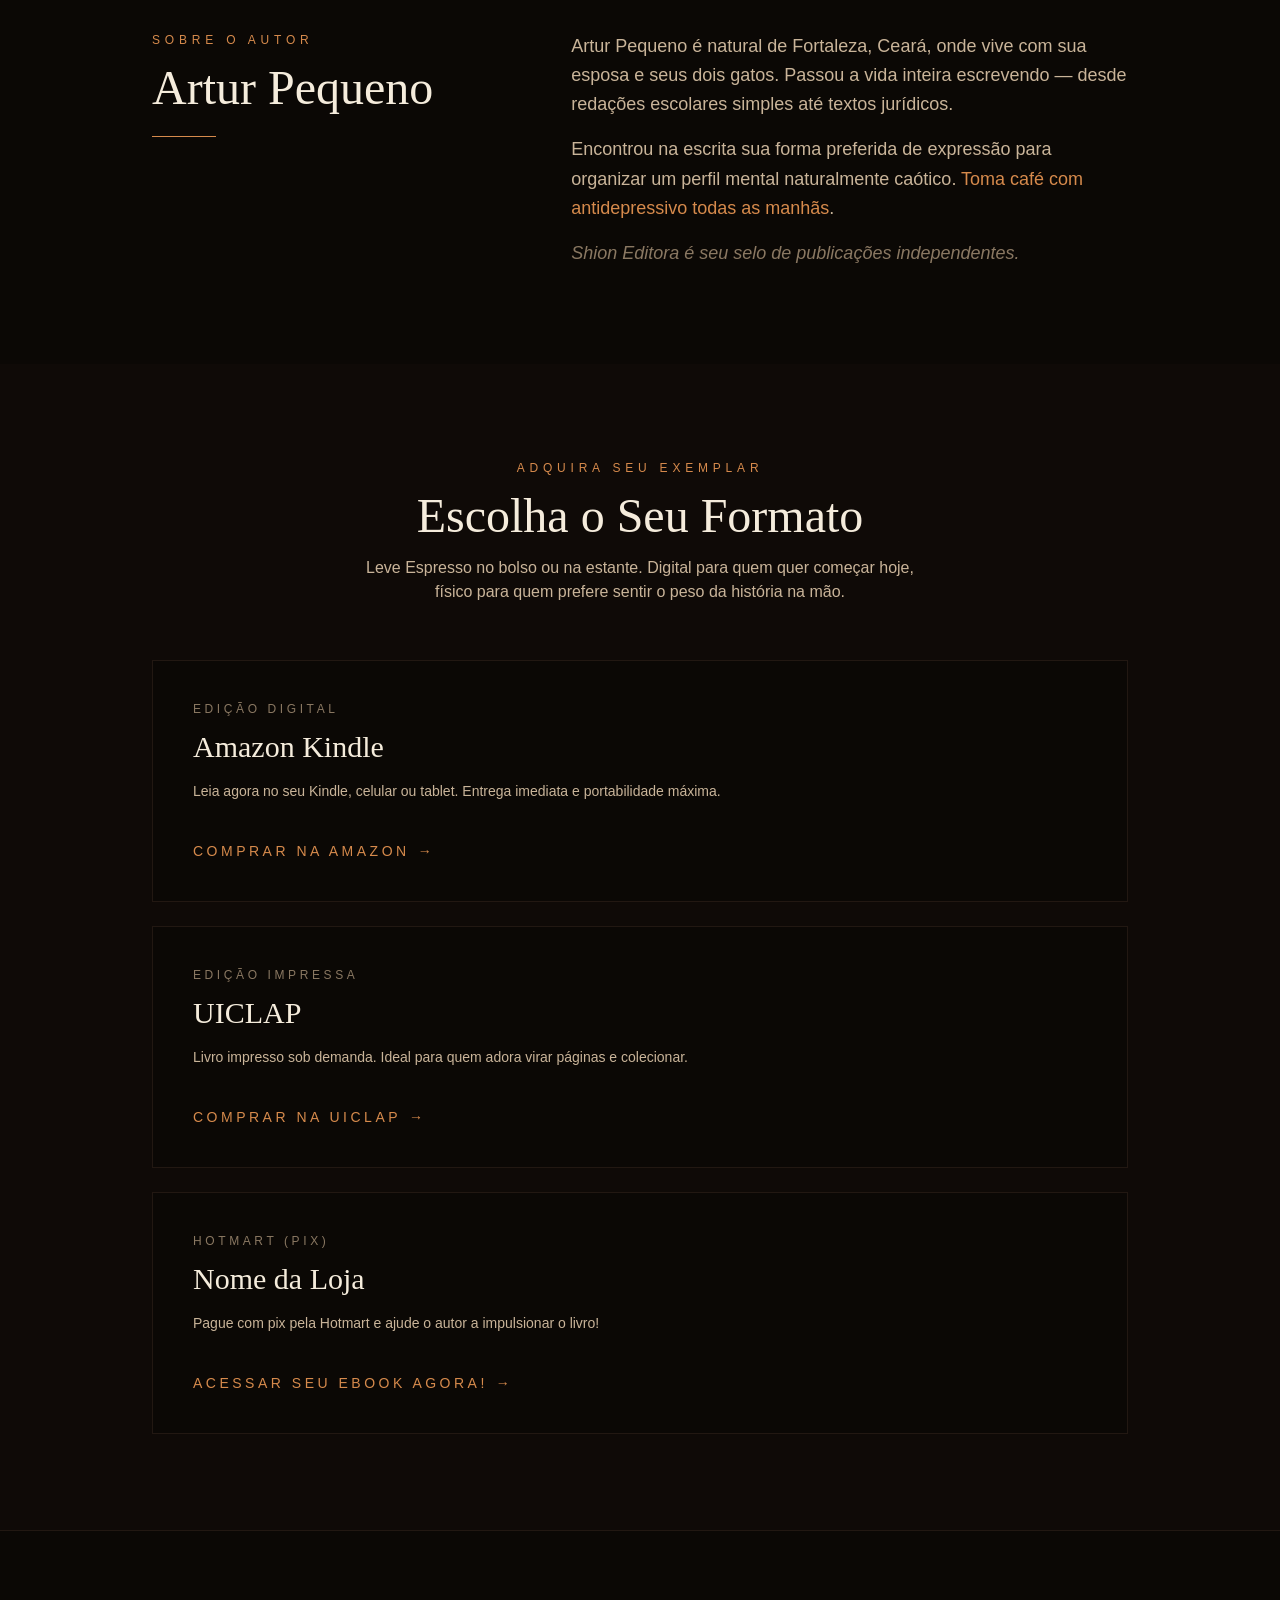
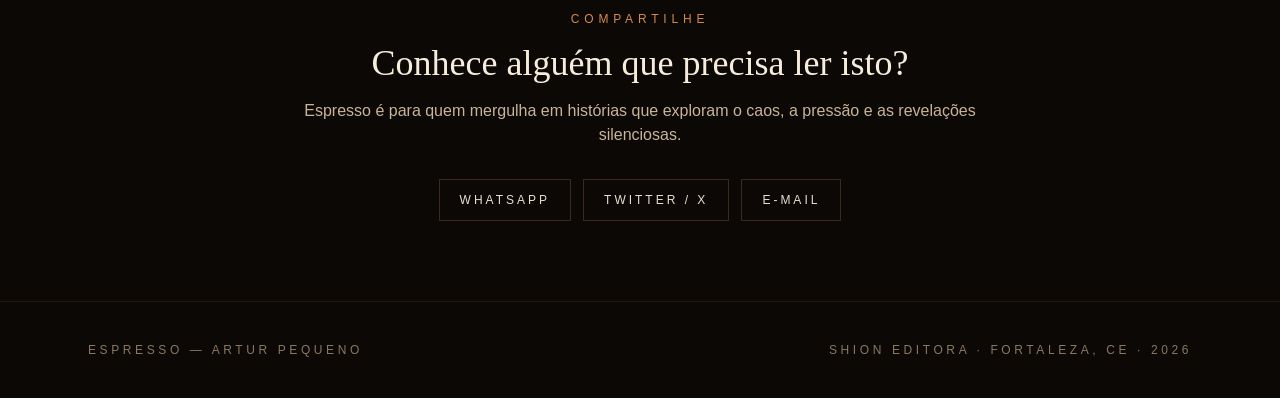
==== commit 5087ef07: "Add Hotmart payment link section to index.html" ====
--- a/index.html
+++ b/index.html
@@ -202,7 +202,17 @@
 							<p class="mt-4 text-sm text-[#c9b499]">Livro impresso sob demanda. Ideal para quem adora virar páginas e colecionar.</p>
 						</div><span
 							class="mt-10 inline-flex items-center gap-2 text-sm uppercase tracking-[0.25em] text-[#d68a4c]">Comprar na UICLAP<span class="transition-transform group-hover:translate-x-1">→</span></span>
-					</a></div>
+					</a><a href="https://pay.hotmart.com/Q106826518L" target="_blank" rel="noopener noreferrer"
+						class="group flex flex-col justify-between border border-[#221812] bg-[#0b0805] p-10 transition-all hover:border-[#d68a4c] hover:bg-[#12090a]">
+						<div>
+							<p class="text-xs uppercase tracking-[0.3em] text-[#8a7862]">Hotmart (PIX)</p>
+							<h3 class="mt-3 text-3xl text-[#f5ecdc]"
+								style="font-family:'Playfair Display', serif">Nome da Loja</h3>
+							<p class="mt-4 text-sm text-[#c9b499]">Pague com pix pela Hotmart e ajude o autor a impulsionar o livro!</p>
+						</div>
+						<span class="mt-10 inline-flex items-center gap-2 text-sm uppercase tracking-[0.25em] text-[#d68a4c]">Acessar seu Ebook agora!<span class="transition-transform group-hover:translate-x-1">→</span></span>
+					</a>
+				</div>
 			</div>
 		</section>
 		<section class="relative z-10 border-t border-[#221812] bg-[#0b0805]">
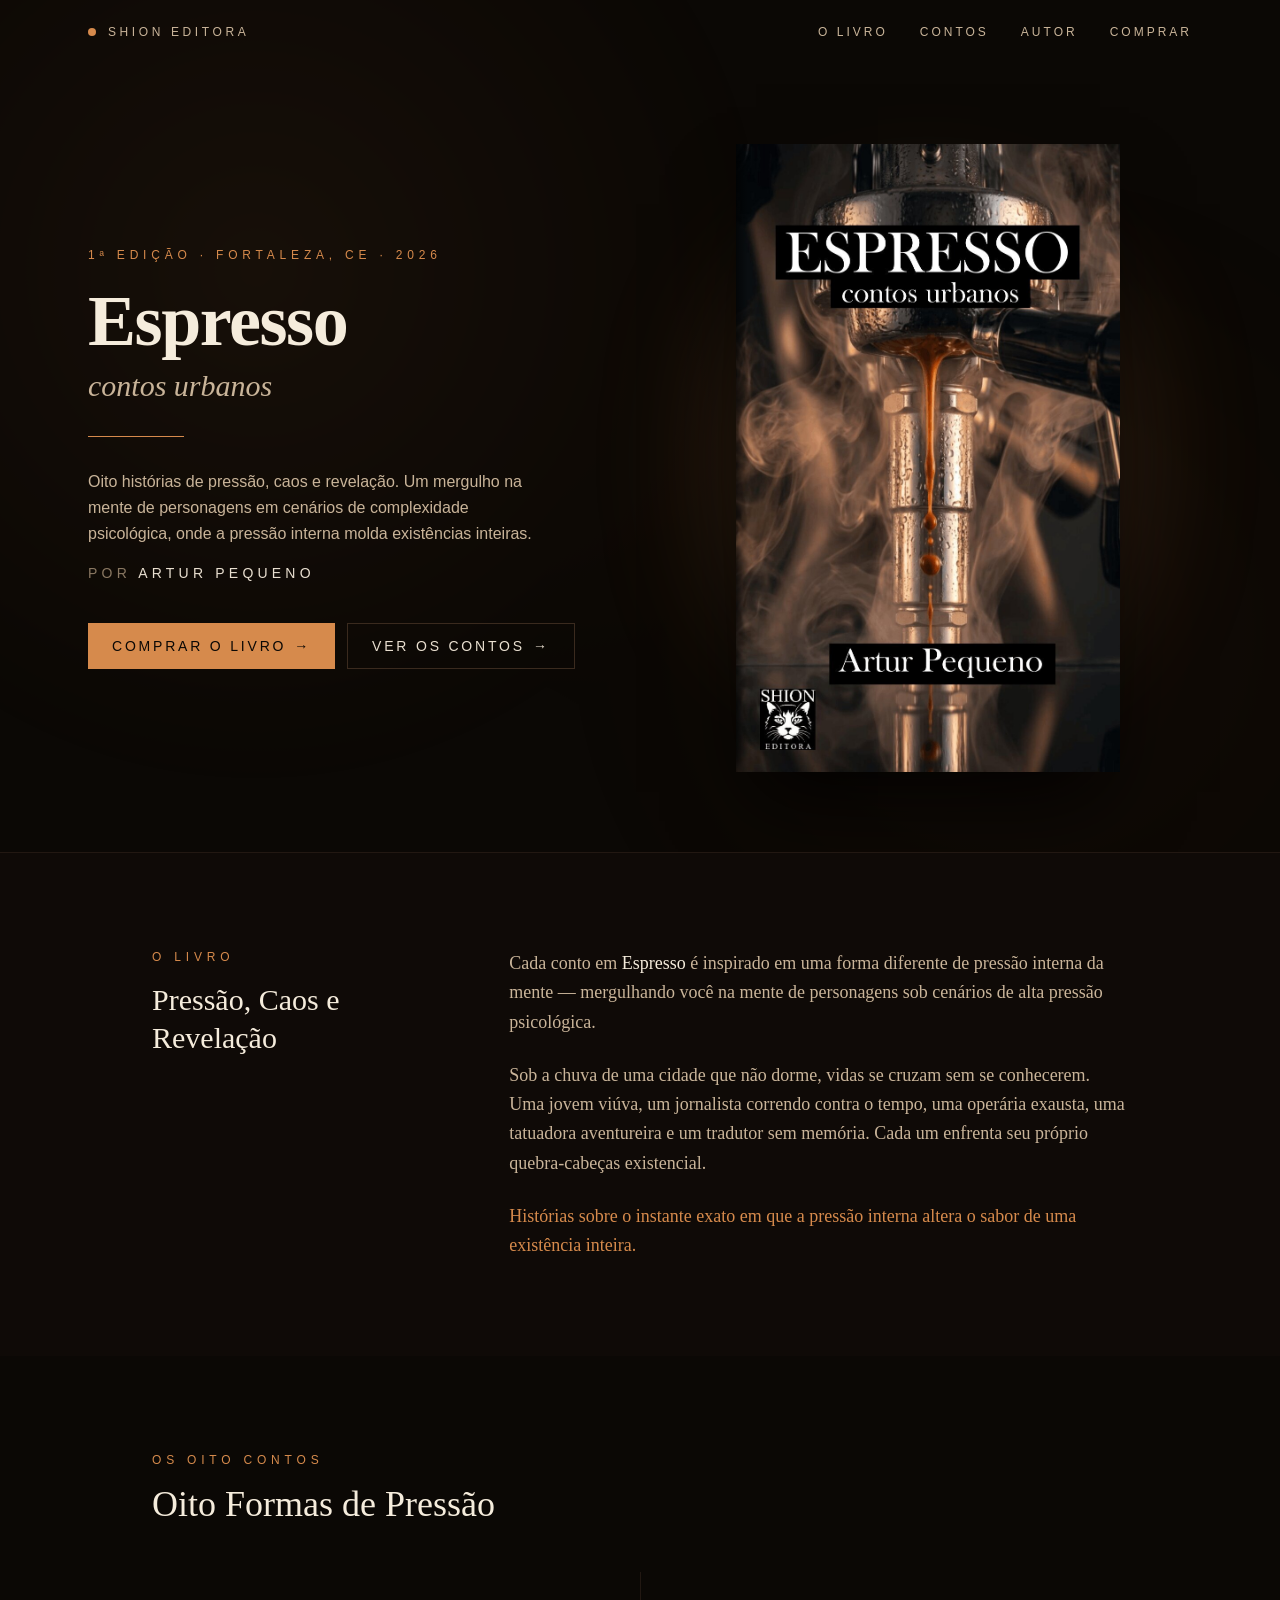
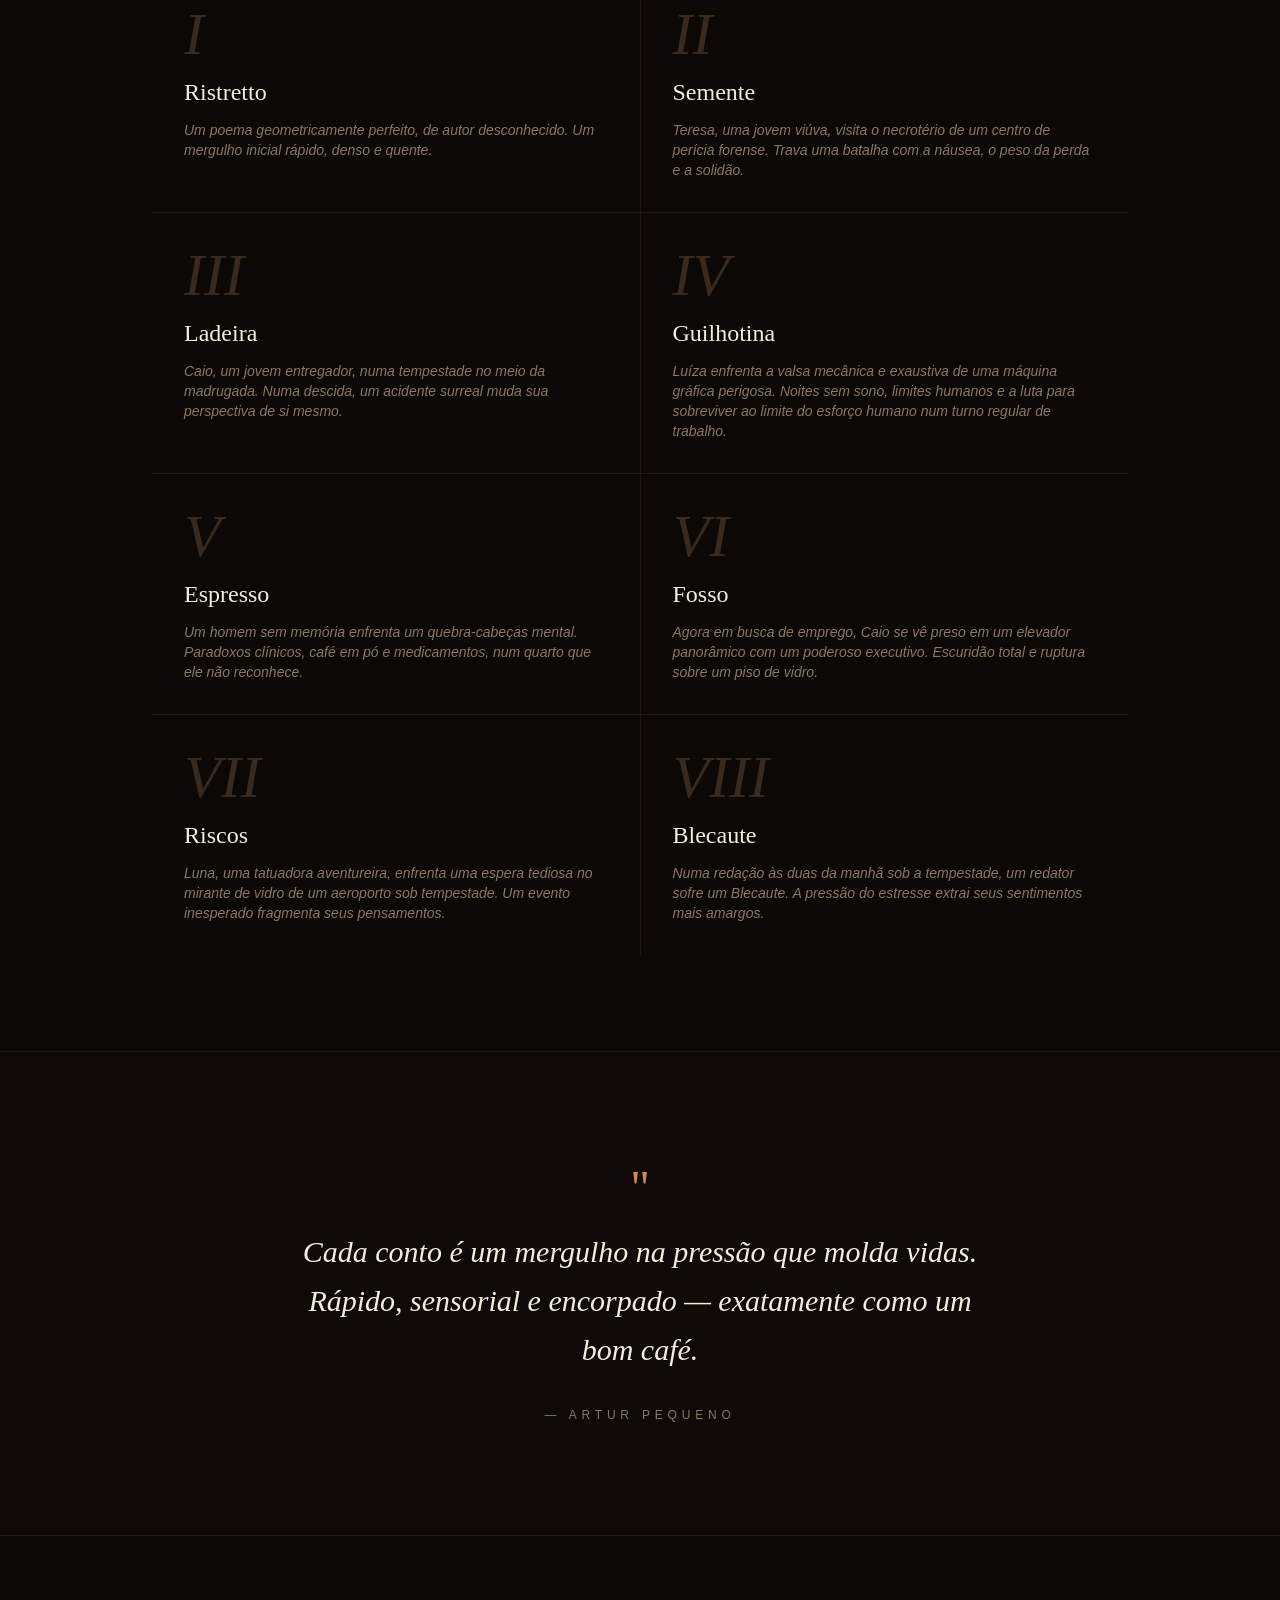
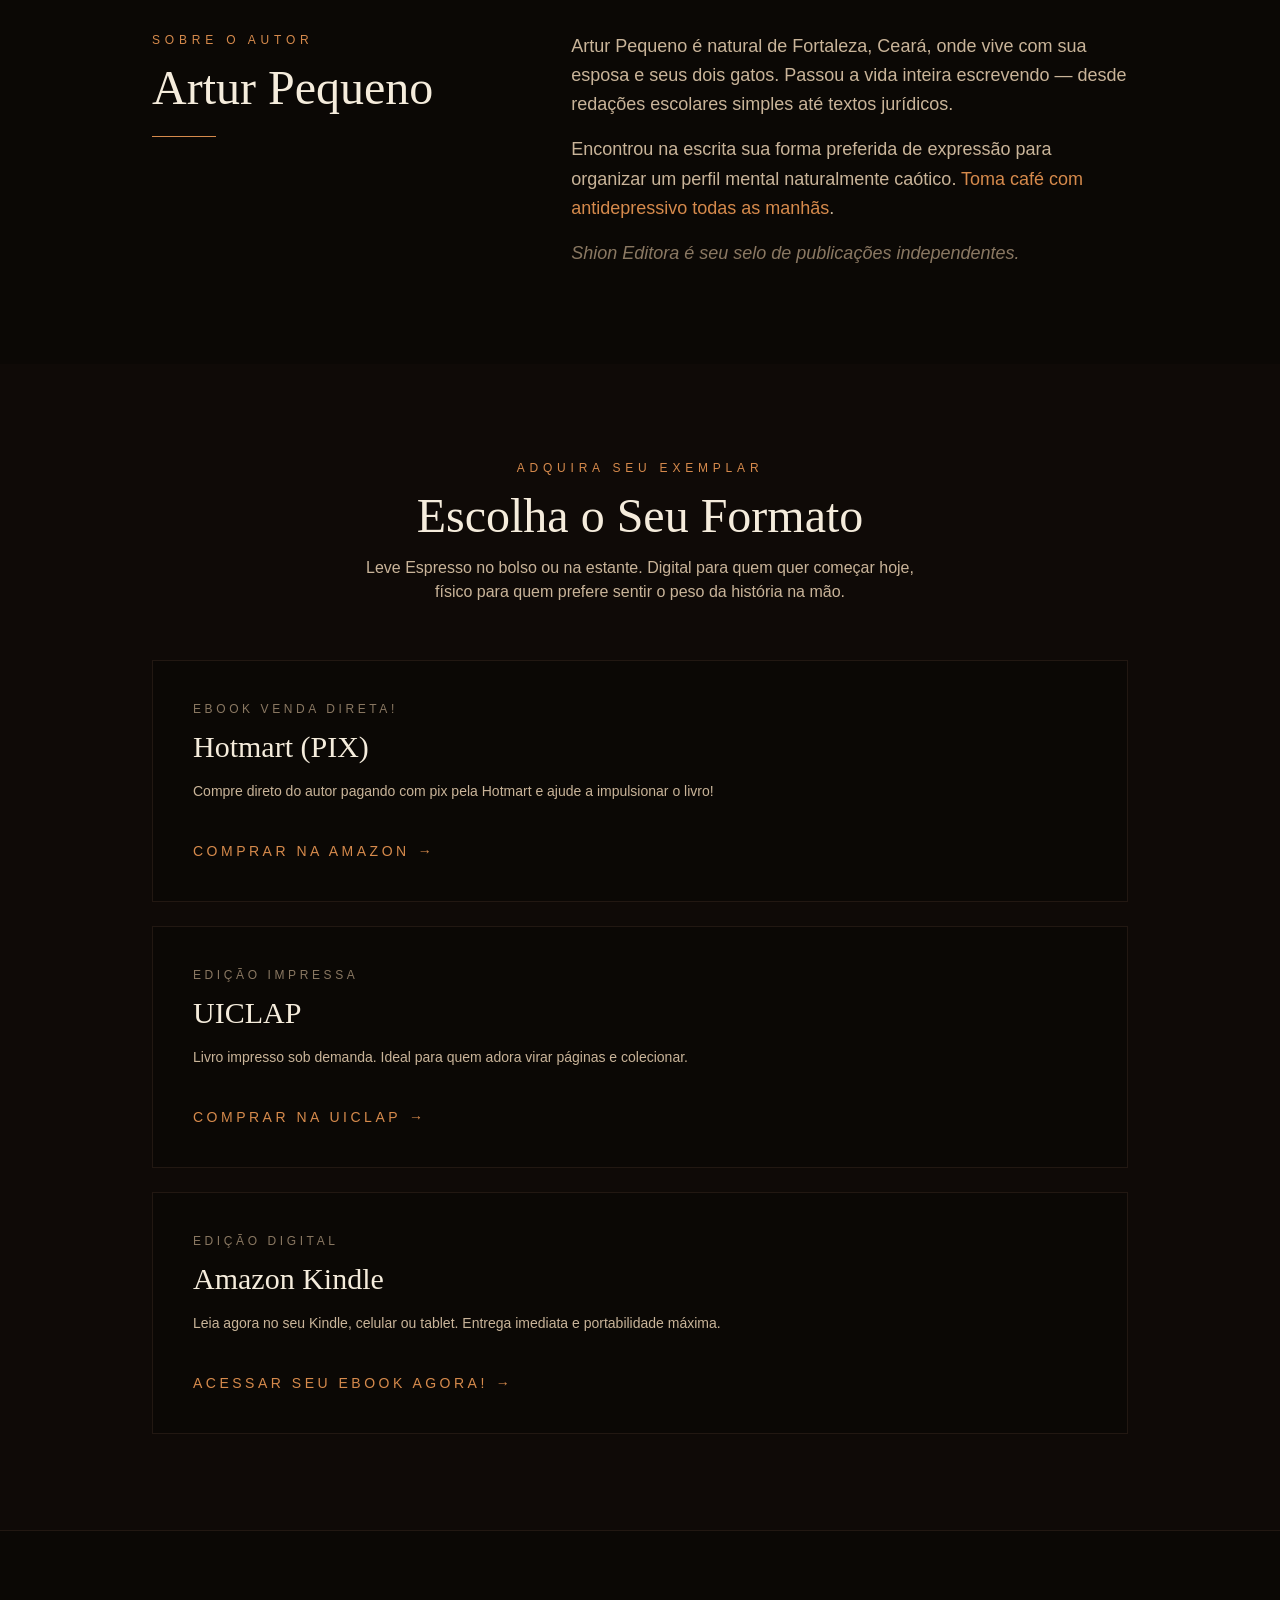
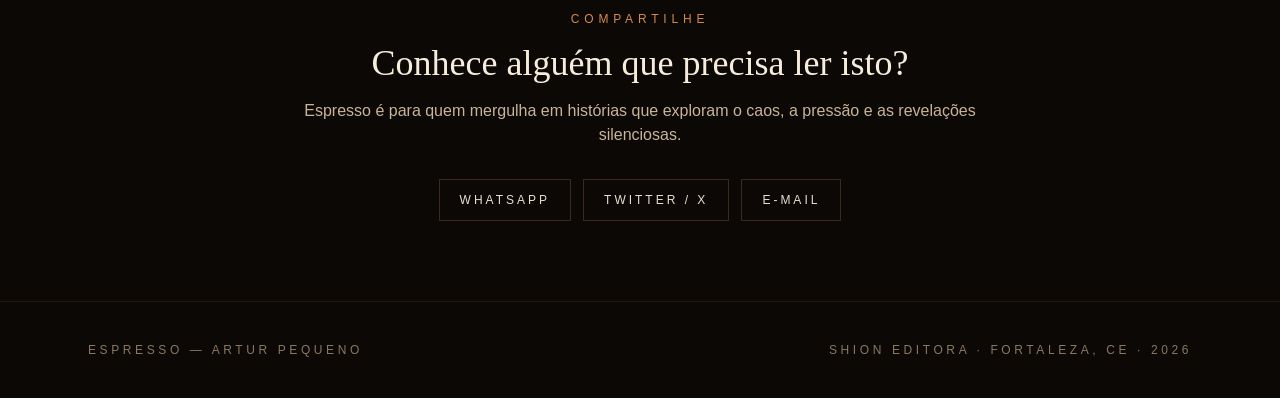
==== commit 2f2ec6da: "Update links and text for digital and printed editions" ====
--- a/index.html
+++ b/index.html
@@ -182,7 +182,29 @@
 						style="font-family:'Playfair Display', serif">Escolha o Seu Formato</h2>
 					<p class="mx-auto mt-4 max-w-xl text-[#c9b499]">Leve Espresso no bolso ou na estante. Digital para quem quer começar hoje, físico para quem prefere sentir o peso da história na mão.</p>
 				</div>
-				<div class="mt-14 grid gap-6 md:grid-cols-3"><a
+				<div class="mt-14 grid gap-6 md:grid-cols-3"><a			
+						href="https://pay.hotmart.com/Q106826518L" target="_blank" 
+						rel="noopener noreferrer"
+						class="group flex flex-col justify-between border border-[#221812] bg-[#0b0805] p-10 transition-all hover:border-[#d68a4c] hover:bg-[#12090a]">
+						<div>
+							<p class="text-xs uppercase tracking-[0.3em] text-[#8a7862]">Ebook venda direta!</p>
+							<h3 class="mt-3 text-3xl text-[#f5ecdc]"
+								style="font-family:'Playfair Display', serif">Hotmart (PIX)</h3>
+							<p class="mt-4 text-sm text-[#c9b499]">Compre direto do autor pagando com pix pela Hotmart e ajude a impulsionar o livro!</p>
+						</div><span
+							class="mt-10 inline-flex items-center gap-2 text-sm uppercase tracking-[0.25em] text-[#d68a4c]">Comprar na Amazon<span class="transition-transform group-hover:translate-x-1">→</span></span>
+					</a><a 	
+						href="https://loja.uiclap.com/titulo/ua186109" target="_blank" 
+						rel="noopener noreferrer"
+						class="group flex flex-col justify-between border border-[#221812] bg-[#0b0805] p-10 transition-all hover:border-[#d68a4c] hover:bg-[#12090a]">
+						<div>
+							<p class="text-xs uppercase tracking-[0.3em] text-[#8a7862]">Edição Impressa</p>
+							<h3 class="mt-3 text-3xl text-[#f5ecdc]"
+								style="font-family:'Playfair Display', serif">UICLAP</h3>
+							<p class="mt-4 text-sm text-[#c9b499]">Livro impresso sob demanda. Ideal para quem adora virar páginas e colecionar.</p>
+						</div><span
+							class="mt-10 inline-flex items-center gap-2 text-sm uppercase tracking-[0.25em] text-[#d68a4c]">Comprar na UICLAP<span class="transition-transform group-hover:translate-x-1">→</span></span>
+					</a><a 										 
 						href="https://www.amazon.com.br/dp/B0H9X6TXRF" target="_blank"
 						rel="noopener noreferrer"
 						class="group flex flex-col justify-between border border-[#221812] bg-[#0b0805] p-10 transition-all hover:border-[#d68a4c] hover:bg-[#12090a]">
@@ -191,24 +213,7 @@
 							<h3 class="mt-3 text-3xl text-[#f5ecdc]"
 								style="font-family:'Playfair Display', serif">Amazon Kindle</h3>
 							<p class="mt-4 text-sm text-[#c9b499]">Leia agora no seu Kindle, celular ou tablet. Entrega imediata e portabilidade máxima.</p>
-						</div><span
-							class="mt-10 inline-flex items-center gap-2 text-sm uppercase tracking-[0.25em] text-[#d68a4c]">Comprar na Amazon<span class="transition-transform group-hover:translate-x-1">→</span></span>
-					</a><a href="https://loja.uiclap.com/titulo/ua186109" target="_blank" rel="noopener noreferrer"
-						class="group flex flex-col justify-between border border-[#221812] bg-[#0b0805] p-10 transition-all hover:border-[#d68a4c] hover:bg-[#12090a]">
-						<div>
-							<p class="text-xs uppercase tracking-[0.3em] text-[#8a7862]">Edição Impressa</p>
-							<h3 class="mt-3 text-3xl text-[#f5ecdc]"
-								style="font-family:'Playfair Display', serif">UICLAP</h3>
-							<p class="mt-4 text-sm text-[#c9b499]">Livro impresso sob demanda. Ideal para quem adora virar páginas e colecionar.</p>
-						</div><span
-							class="mt-10 inline-flex items-center gap-2 text-sm uppercase tracking-[0.25em] text-[#d68a4c]">Comprar na UICLAP<span class="transition-transform group-hover:translate-x-1">→</span></span>
-					</a><a href="https://pay.hotmart.com/Q106826518L" target="_blank" rel="noopener noreferrer"
-						class="group flex flex-col justify-between border border-[#221812] bg-[#0b0805] p-10 transition-all hover:border-[#d68a4c] hover:bg-[#12090a]">
-						<div>
-							<p class="text-xs uppercase tracking-[0.3em] text-[#8a7862]">Hotmart (PIX)</p>
-							<h3 class="mt-3 text-3xl text-[#f5ecdc]"
-								style="font-family:'Playfair Display', serif">Nome da Loja</h3>
-							<p class="mt-4 text-sm text-[#c9b499]">Pague com pix pela Hotmart e ajude o autor a impulsionar o livro!</p>
+						
 						</div>
 						<span class="mt-10 inline-flex items-center gap-2 text-sm uppercase tracking-[0.25em] text-[#d68a4c]">Acessar seu Ebook agora!<span class="transition-transform group-hover:translate-x-1">→</span></span>
 					</a>
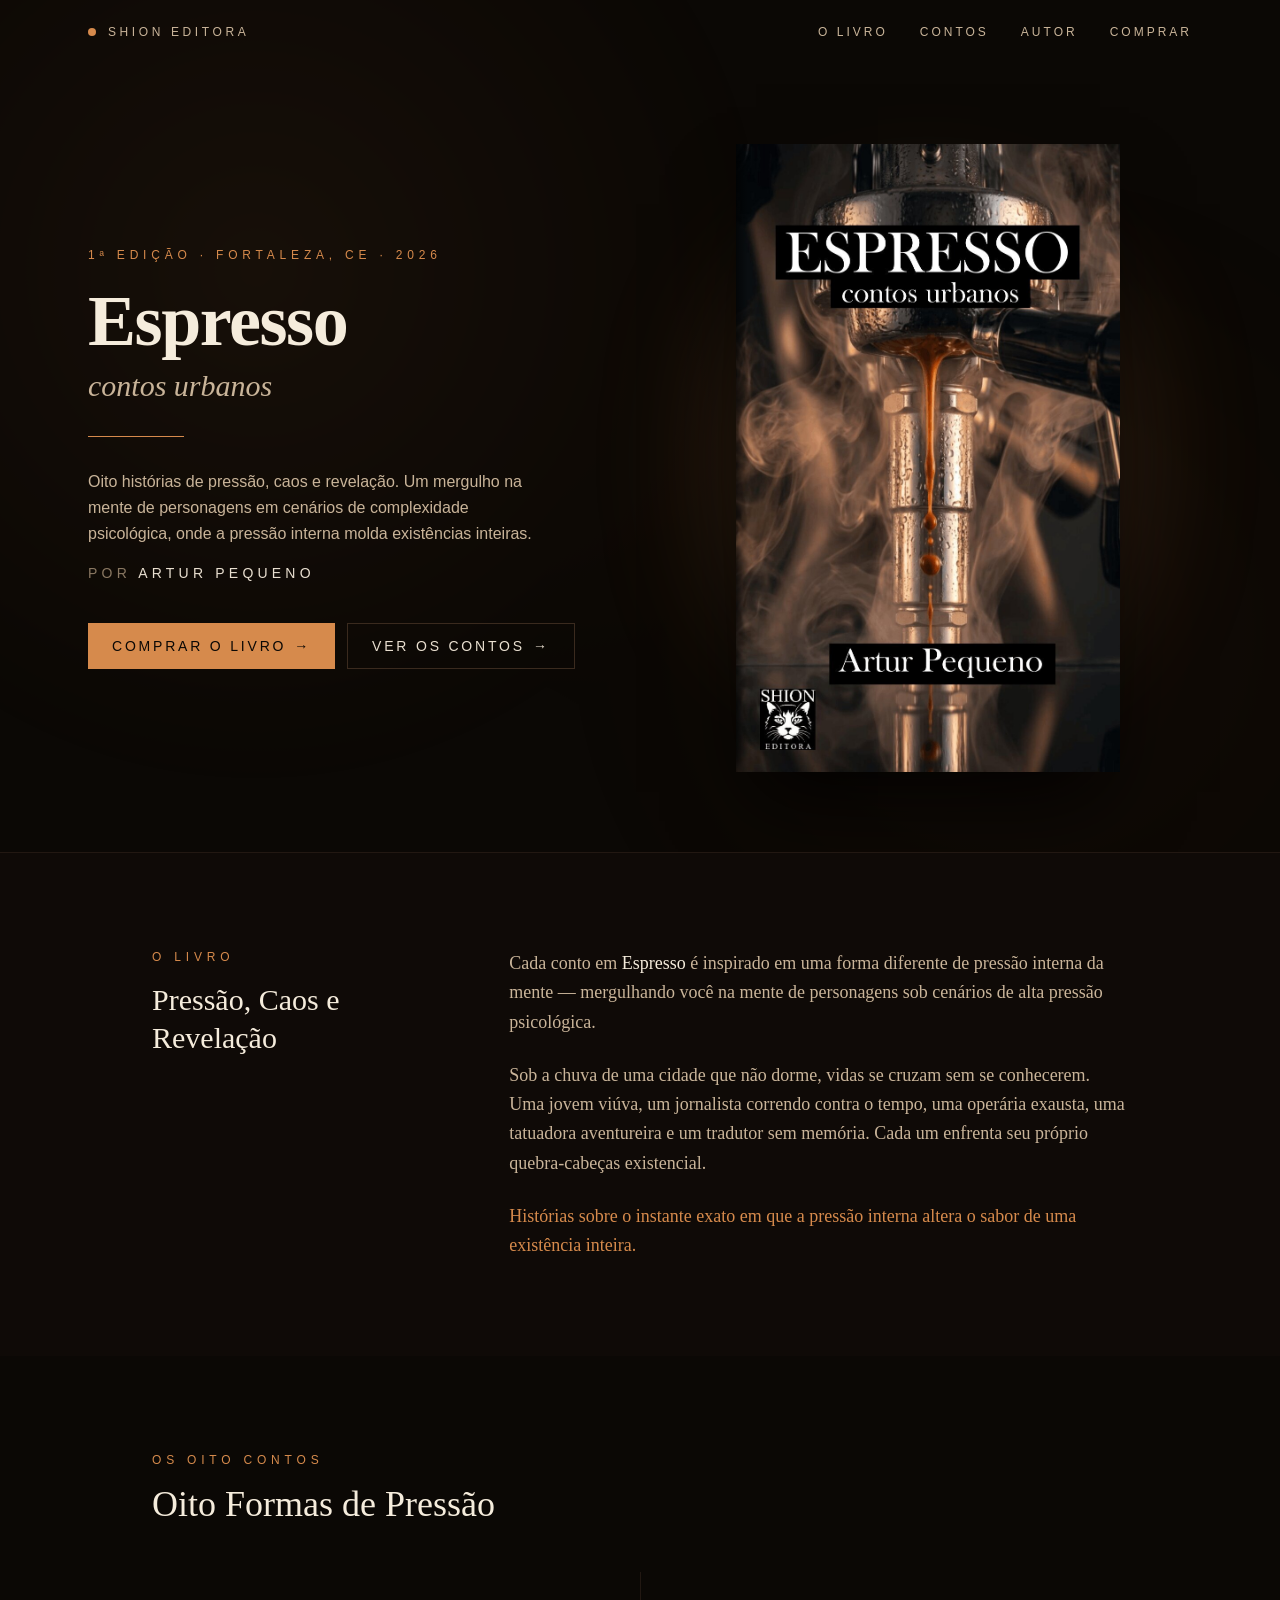
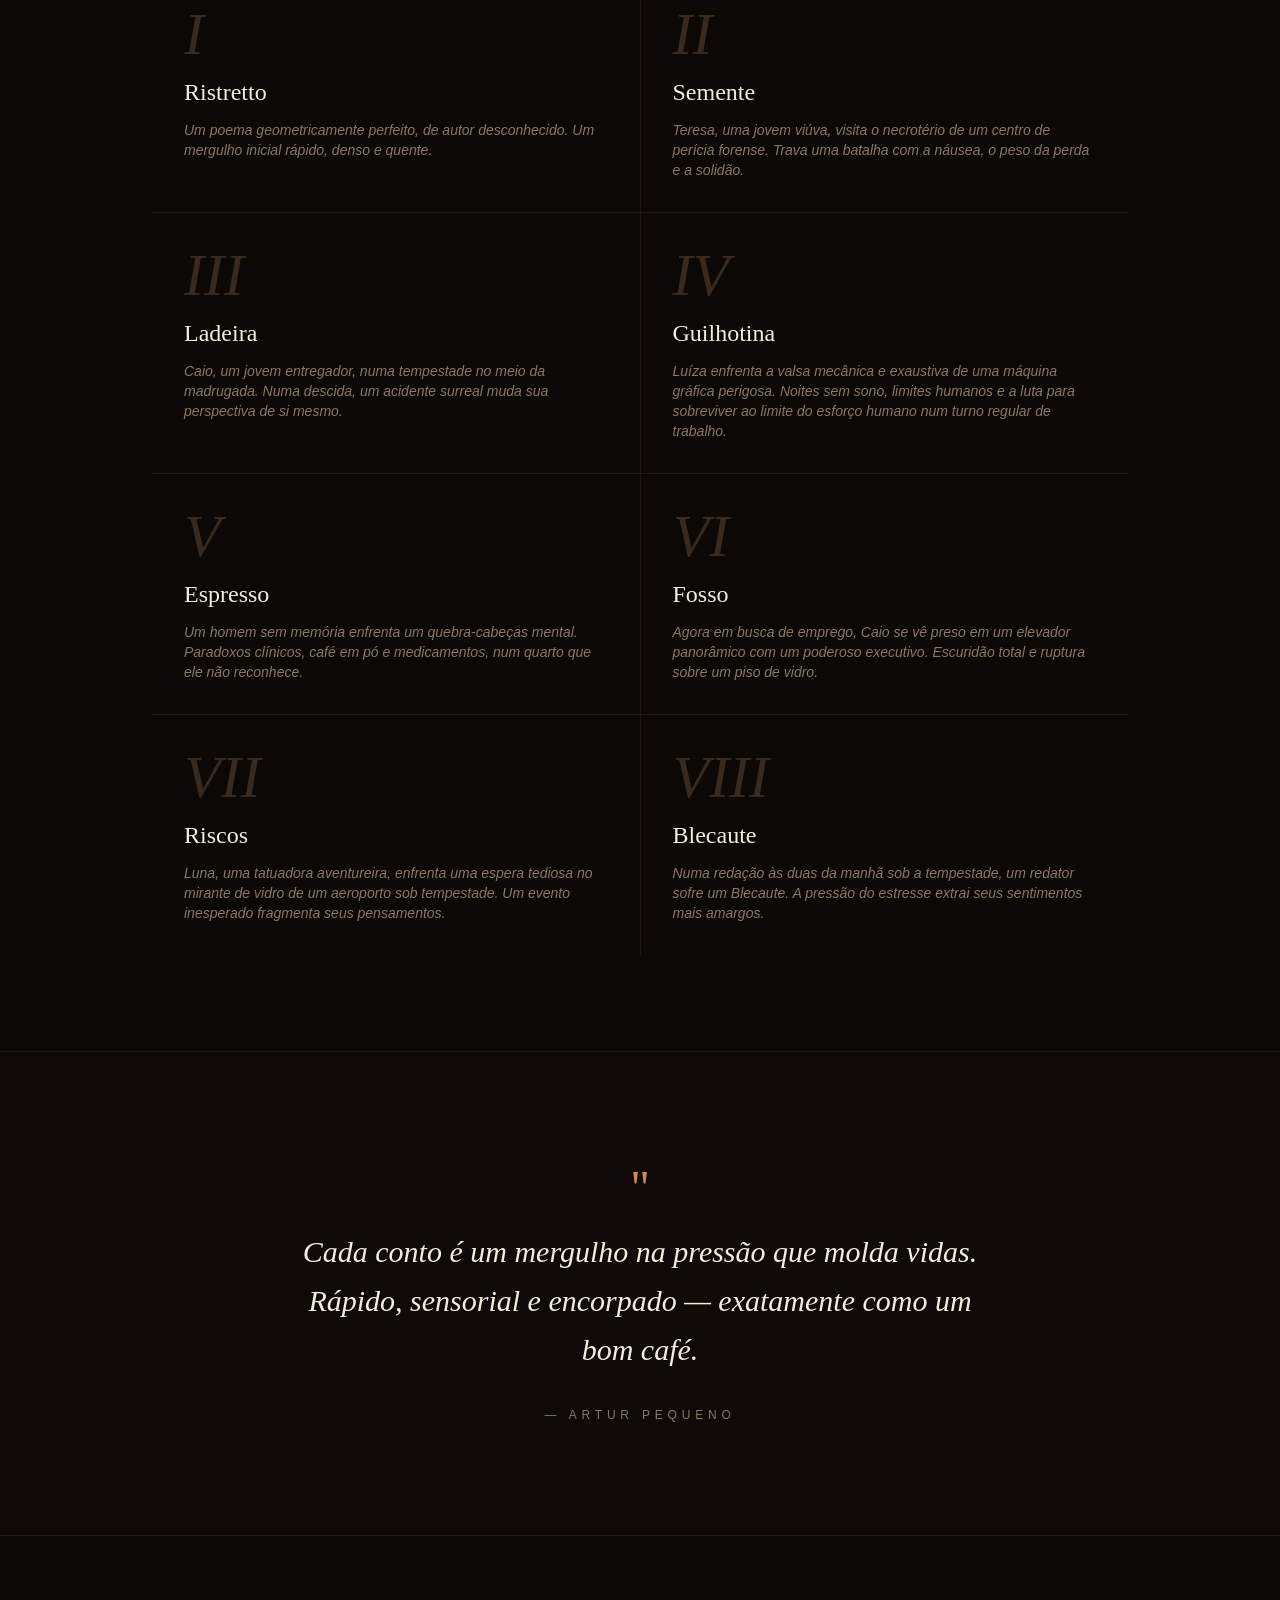
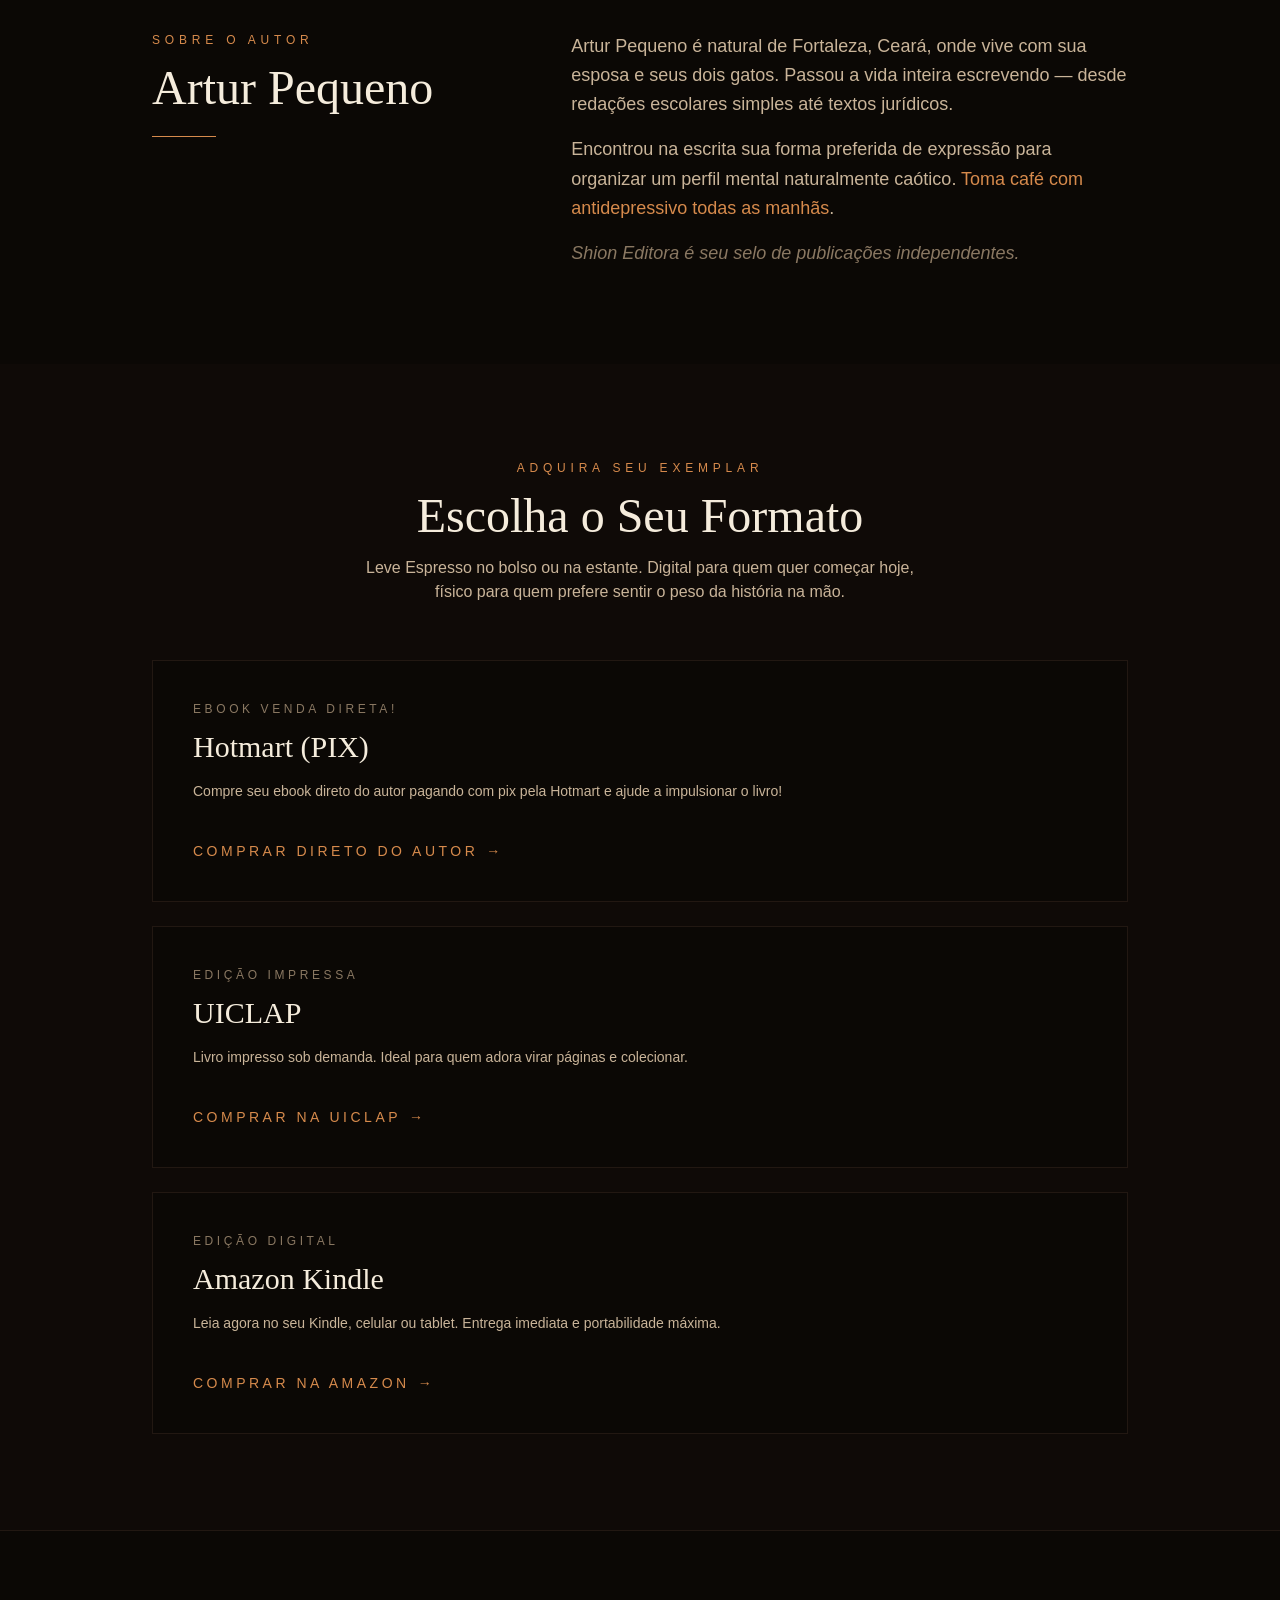
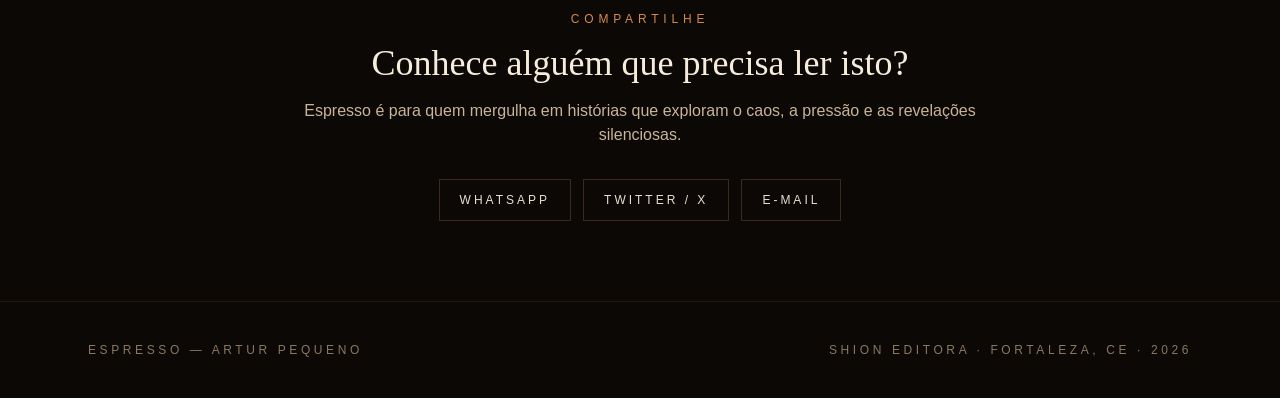
==== commit 3be7033c: "Update purchase options text in index.html" ====
--- a/index.html
+++ b/index.html
@@ -190,9 +190,9 @@
 							<p class="text-xs uppercase tracking-[0.3em] text-[#8a7862]">Ebook venda direta!</p>
 							<h3 class="mt-3 text-3xl text-[#f5ecdc]"
 								style="font-family:'Playfair Display', serif">Hotmart (PIX)</h3>
-							<p class="mt-4 text-sm text-[#c9b499]">Compre direto do autor pagando com pix pela Hotmart e ajude a impulsionar o livro!</p>
+							<p class="mt-4 text-sm text-[#c9b499]">Compre seu ebook direto do autor pagando com pix pela Hotmart e ajude a impulsionar o livro!</p>
 						</div><span
-							class="mt-10 inline-flex items-center gap-2 text-sm uppercase tracking-[0.25em] text-[#d68a4c]">Comprar na Amazon<span class="transition-transform group-hover:translate-x-1">→</span></span>
+							class="mt-10 inline-flex items-center gap-2 text-sm uppercase tracking-[0.25em] text-[#d68a4c]">Comprar direto do autor<span class="transition-transform group-hover:translate-x-1">→</span></span>
 					</a><a 	
 						href="https://loja.uiclap.com/titulo/ua186109" target="_blank" 
 						rel="noopener noreferrer"
@@ -215,7 +215,7 @@
 							<p class="mt-4 text-sm text-[#c9b499]">Leia agora no seu Kindle, celular ou tablet. Entrega imediata e portabilidade máxima.</p>
 						
 						</div>
-						<span class="mt-10 inline-flex items-center gap-2 text-sm uppercase tracking-[0.25em] text-[#d68a4c]">Acessar seu Ebook agora!<span class="transition-transform group-hover:translate-x-1">→</span></span>
+						<span class="mt-10 inline-flex items-center gap-2 text-sm uppercase tracking-[0.25em] text-[#d68a4c]">Comprar na Amazon<span class="transition-transform group-hover:translate-x-1">→</span></span>
 					</a>
 				</div>
 			</div>
